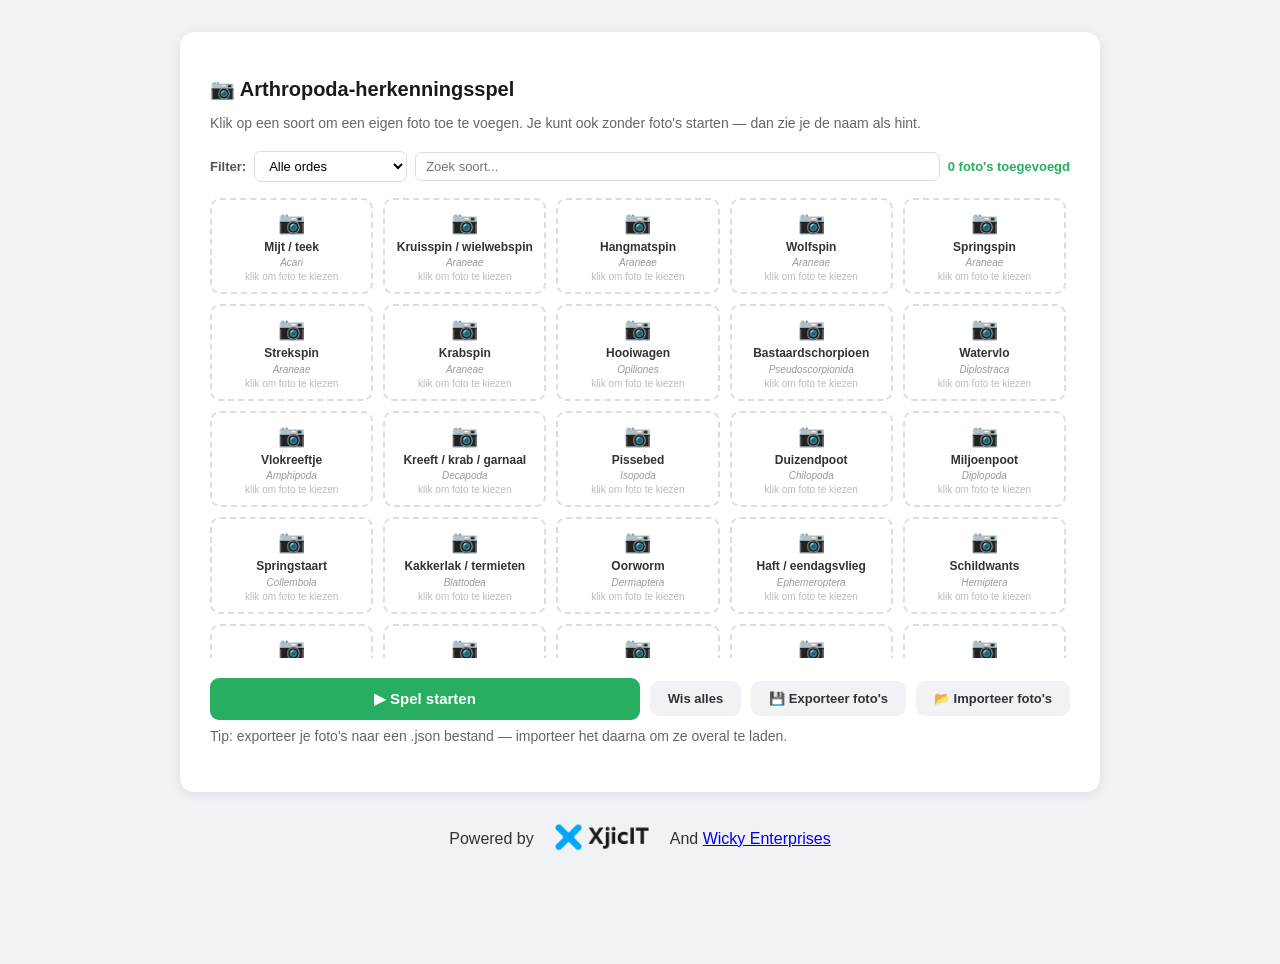
==== index.html @ d79c579e "Rename arthropoda-herkenningsspel-updated.html to index.html" ====
<!DOCTYPE html>
<html lang="nl">
<head>
  <link rel="stylesheet" href="css/styles.css" />
  <meta charset="UTF-8">
  <meta name="viewport" content="width=device-width, initial-scale=1.0" />
  <title>Arthropoda-herkenningsspel</title>

</head>
<body>
<!-- ══ SETUP ══ -->
<div class="card" id="setup">
  <h2>📷 Arthropoda-herkenningsspel</h2>
  <p>Klik op een soort om een eigen foto toe te voegen. Je kunt ook zonder foto's starten — dan zie je de naam als hint.</p>

  <div class="filter-bar">
    <label>Filter:</label>
    <select id="filter-orde" onchange="applyFilter()">
      <option value="">Alle ordes</option>
    </select>
    <input type="text" id="filter-search" placeholder="Zoek soort..." oninput="applyFilter()">
    <span class="counter" id="photo-counter">0 foto's toegevoegd</span>
  </div>

  <div class="upload-grid" id="upload-grid"></div>

  <div class="setup-actions">
    <button class="btn-start" onclick="startGame()">&#9654; Spel starten</button>
    <button class="btn-secondary" onclick="clearAll()">Wis alles</button>
    <button class="btn-secondary" onclick="exportFotos()">&#128190; Exporteer foto's</button>
    <label class="btn-secondary" style="cursor:pointer">
      &#128194; Importeer foto's
      <input type="file" accept=".json" onchange="importFotos(this)" style="display:none">
    </label>
  </div>
  <p class="start-note">Tip: exporteer je foto's naar een .json bestand — importeer het daarna om ze overal te laden.</p>
</div>

<!-- ══ SPEL ══ -->
<div class="card" id="main-game" style="display:none">
  <div class="header">
    <h1>Arthropoda herkenning</h1>
    <div class="badges">
      <div class="badge">Score <strong id="score-val">0</strong></div>
      <div class="badge">Vraag <strong id="q-num">1</strong> / <span id="q-total"></span></div>
    </div>
  </div>
  <div class="progress-track"><div class="progress-fill" id="prog" style="width:0%"></div></div>

  <div class="photo-wrap">
    <div class="photo-frame"><img id="taxon-img" src="" alt="arthropoda"></div>
  </div>

  <div class="grid" id="selects-grid"></div>

  <div class="btn-row">
    <button class="btn btn-check" id="check-btn" onclick="checkAnswers()">Controleer</button>
    <button class="btn btn-next"  id="next-btn"  onclick="nextTaxon()">Volgende →</button>
    <button class="btn btn-quit"                 onclick="goBack()">↩ Foto's aanpassen</button>
  </div>
  <div class="result-box" id="result-box">
    <div class="result-title" id="result-title"></div>
    <div class="result-grid"  id="result-grid"></div>
  </div>
</div>

<!-- ══ EINDSCHERM ══ -->
<div class="card end-screen" id="end-screen">
  <div class="stars" id="stars"></div>
  <h2 id="end-title"></h2>
  <p  id="end-msg"></p>
  <div class="end-badges">
    <div class="end-badge"><strong id="end-score"></strong>niveaus goed</div>
    <div class="end-badge"><strong id="end-perfect"></strong>perfect</div>
    <div class="end-badge"><strong id="end-pct"></strong>score</div>
  </div>
  <div class="btn-row" style="justify-content:center">
    <button class="btn btn-check" onclick="restartGame()">Opnieuw spelen</button>
    <button class="btn btn-quit"  onclick="goBack()">📷 Foto's aanpassen</button>
  </div>
</div>



<footer>
  <p>Powered by</p>
  <a href="https://github.com/JariKooper">
    <img src="img/Logo.png" class="logo" alt="XjicIT logo">
  </a>
  <p> And <a href="https://github.com/Wicky11453">Wicky Enterprises</a></p>
</footer>

<script>
  // ════════════════════════════════════════════════════════
// VOLLEDIGE TAXONLIJST op basis van de cursuslijst
// ════════════════════════════════════════════════════════
const taxa = [
  // CHELICERATA – Arachnida
  { name:"Mijt / teek",             orde:"Acari",            fylogenie:{fylum:"Arthropoda",subfylum:"Chelicerata",klasse:"Arachnida",subklasse:"",orde:"Acari",suborde:"",superfamilie:"",familie:""} },
  { name:"Kruisspin / wielwebspin",               orde:"Araneae",          fylogenie:{fylum:"Arthropoda",subfylum:"Chelicerata",klasse:"Arachnida",subklasse:"",orde:"Araneae",suborde:"",superfamilie:"",familie:"Araneidae"} },
  { name:"Hangmatspin",             orde:"Araneae",          fylogenie:{fylum:"Arthropoda",subfylum:"Chelicerata",klasse:"Arachnida",subklasse:"",orde:"Araneae",suborde:"",superfamilie:"",familie:"Linyphiidae"} },
  { name:"Wolfspin",                orde:"Araneae",          fylogenie:{fylum:"Arthropoda",subfylum:"Chelicerata",klasse:"Arachnida",subklasse:"",orde:"Araneae",suborde:"",superfamilie:"",familie:"Lycosidae"} },
  { name:"Springspin",              orde:"Araneae",          fylogenie:{fylum:"Arthropoda",subfylum:"Chelicerata",klasse:"Arachnida",subklasse:"",orde:"Araneae",suborde:"",superfamilie:"",familie:"Salticidae"} },
  { name:"Strekspin",               orde:"Araneae",          fylogenie:{fylum:"Arthropoda",subfylum:"Chelicerata",klasse:"Arachnida",subklasse:"",orde:"Araneae",suborde:"",superfamilie:"",familie:"Tetragnathidae"} },
  { name:"Krabspin",                orde:"Araneae",          fylogenie:{fylum:"Arthropoda",subfylum:"Chelicerata",klasse:"Arachnida",subklasse:"",orde:"Araneae",suborde:"",superfamilie:"",familie:"Thomisidae"} },
  { name:"Hooiwagen",               orde:"Opiliones",        fylogenie:{fylum:"Arthropoda",subfylum:"Chelicerata",klasse:"Arachnida",subklasse:"",orde:"Opiliones",suborde:"",superfamilie:"",familie:""} },
  { name:"Bastaardschorpioen",      orde:"Pseudoscorpionida",fylogenie:{fylum:"Arthropoda",subfylum:"Chelicerata",klasse:"Arachnida",subklasse:"",orde:"Pseudoscorpionida",suborde:"",superfamilie:"",familie:""} },

  // CRUSTACEA
  { name:"Watervlo",                orde:"Diplostraca",      fylogenie:{fylum:"Arthropoda",subfylum:"Crustacea",klasse:"Branchiopoda",subklasse:"Diplostraca",orde:"",suborde:"",superfamilie:"",familie:""} },
  { name:"Vlokreeftje",             orde:"Amphipoda",        fylogenie:{fylum:"Arthropoda",subfylum:"Crustacea",klasse:"Malacostraca",subklasse:"",orde:"Amphipoda",suborde:"",superfamilie:"",familie:""} },
  { name:"Kreeft / krab / garnaal", orde:"Decapoda",         fylogenie:{fylum:"Arthropoda",subfylum:"Crustacea",klasse:"Malacostraca",subklasse:"",orde:"Decapoda",suborde:"",superfamilie:"",familie:""} },
  { name:"Pissebed",                orde:"Isopoda",          fylogenie:{fylum:"Arthropoda",subfylum:"Crustacea",klasse:"Malacostraca",subklasse:"",orde:"Isopoda",suborde:"",superfamilie:"",familie:""} },

  // MYRIAPODA
  { name:"Duizendpoot",             orde:"Chilopoda",        fylogenie:{fylum:"Arthropoda",subfylum:"Myriapoda",klasse:"Chilopoda",subklasse:"",orde:"",suborde:"",superfamilie:"",familie:""} },
  { name:"Miljoenpoot",             orde:"Diplopoda",        fylogenie:{fylum:"Arthropoda",subfylum:"Myriapoda",klasse:"Diplopoda",subklasse:"",orde:"",suborde:"",superfamilie:"",familie:""} },

  // HEXAPODA – Entognatha
  { name:"Springstaart",            orde:"Collembola",       fylogenie:{fylum:"Arthropoda",subfylum:"Hexapoda",klasse:"Entognatha",subklasse:"",orde:"Collembola",suborde:"",superfamilie:"",familie:""} },

  // INSECTA – Exopterygota
  { name:"Kakkerlak / termieten",               orde:"Blattodea",        fylogenie:{fylum:"Arthropoda",subfylum:"Hexapoda",klasse:"Insecta",subklasse:"Exopterygota / Hemimetabola",orde:"Blattodea",suborde:"",superfamilie:"",familie:""} },
  { name:"Oorworm",                 orde:"Dermaptera",       fylogenie:{fylum:"Arthropoda",subfylum:"Hexapoda",klasse:"Insecta",subklasse:"Exopterygota / Hemimetabola",orde:"Dermaptera",suborde:"",superfamilie:"",familie:""} },
  { name:"Haft / eendagsvlieg",     orde:"Ephemeroptera",    fylogenie:{fylum:"Arthropoda",subfylum:"Hexapoda",klasse:"Insecta",subklasse:"Exopterygota / Hemimetabola",orde:"Ephemeroptera",suborde:"",superfamilie:"",familie:""} },
  { name:"Schildwants",             orde:"Hemiptera",        fylogenie:{fylum:"Arthropoda",subfylum:"Hexapoda",klasse:"Insecta",subklasse:"Exopterygota / Hemimetabola",orde:"Hemiptera",suborde:"Heteroptera",superfamilie:"",familie:"Pentatomidae"} },
  { name:"Blindwants",              orde:"Hemiptera",        fylogenie:{fylum:"Arthropoda",subfylum:"Hexapoda",klasse:"Insecta",subklasse:"Exopterygota / Hemimetabola",orde:"Hemiptera",suborde:"Heteroptera",superfamilie:"",familie:"Miridae"} },
  { name:"Schaatsenrijder",         orde:"Hemiptera",        fylogenie:{fylum:"Arthropoda",subfylum:"Hexapoda",klasse:"Insecta",subklasse:"Exopterygota / Hemimetabola",orde:"Hemiptera",suborde:"Heteroptera",superfamilie:"",familie:"Gerridae"} },
  { name:"Rugzwemmer / bootsmannetje", orde:"Hemiptera",     fylogenie:{fylum:"Arthropoda",subfylum:"Hexapoda",klasse:"Insecta",subklasse:"Exopterygota / Hemimetabola",orde:"Hemiptera",suborde:"Heteroptera",superfamilie:"",familie:"Notonectidae"} },
  { name:"Duikerwants",             orde:"Hemiptera",        fylogenie:{fylum:"Arthropoda",subfylum:"Hexapoda",klasse:"Insecta",subklasse:"Exopterygota / Hemimetabola",orde:"Hemiptera",suborde:"Heteroptera",superfamilie:"",familie:"Corixidae"} },
  { name:"Schuimcicade",            orde:"Hemiptera",        fylogenie:{fylum:"Arthropoda",subfylum:"Hexapoda",klasse:"Insecta",subklasse:"Exopterygota / Hemimetabola",orde:"Hemiptera",suborde:"Auchenorrhyncha",superfamilie:"",familie:"Aphrophoridae"} },
  { name:"Spoorcicade",             orde:"Hemiptera",        fylogenie:{fylum:"Arthropoda",subfylum:"Hexapoda",klasse:"Insecta",subklasse:"Exopterygota / Hemimetabola",orde:"Hemiptera",suborde:"Auchenorrhyncha",superfamilie:"",familie:"Delphacidae"} },
  { name:"Dwergcicade",             orde:"Hemiptera",        fylogenie:{fylum:"Arthropoda",subfylum:"Hexapoda",klasse:"Insecta",subklasse:"Exopterygota / Hemimetabola",orde:"Hemiptera",suborde:"Auchenorrhyncha",superfamilie:"",familie:"Cicadellidae"} },
  { name:"Bladluis",                orde:"Hemiptera",        fylogenie:{fylum:"Arthropoda",subfylum:"Hexapoda",klasse:"Insecta",subklasse:"Exopterygota / Hemimetabola",orde:"Hemiptera",suborde:"Sternorrhyncha",superfamilie:"Aphidoidea",familie:""} },
  { name:"Schorpioenvlieg",         orde:"Mecoptera",        fylogenie:{fylum:"Arthropoda",subfylum:"Hexapoda",klasse:"Insecta",subklasse:"Exopterygota / Hemimetabola",orde:"Mecoptera",suborde:"",superfamilie:"",familie:""} },
  { name:"Slijkvlieg",              orde:"Megaloptera",      fylogenie:{fylum:"Arthropoda",subfylum:"Hexapoda",klasse:"Insecta",subklasse:"Exopterygota / Hemimetabola",orde:"Megaloptera",suborde:"",superfamilie:"",familie:""} },
  { name:"Rotsspringer / franjestaart",            orde:"Archaeognatha",    fylogenie:{fylum:"Arthropoda",subfylum:"Hexapoda",klasse:"Insecta",subklasse:"Exopterygota / Hemimetabola",orde:"Archaeognatha",suborde:"",superfamilie:"",familie:""} },
  { name:"Gaasvlieg / mierenleeuw", orde:"Neuroptera",       fylogenie:{fylum:"Arthropoda",subfylum:"Hexapoda",klasse:"Insecta",subklasse:"Exopterygota / Hemimetabola",orde:"Neuroptera",suborde:"",superfamilie:"",familie:""} },
  { name:"Libel",                   orde:"Odonata",          fylogenie:{fylum:"Arthropoda",subfylum:"Hexapoda",klasse:"Insecta",subklasse:"Exopterygota / Hemimetabola",orde:"Odonata",suborde:"Anisoptera",superfamilie:"",familie:""} },
  { name:"Waterjuffer",             orde:"Odonata",          fylogenie:{fylum:"Arthropoda",subfylum:"Hexapoda",klasse:"Insecta",subklasse:"Exopterygota / Hemimetabola",orde:"Odonata",suborde:"Zygoptera",superfamilie:"",familie:""} },
  { name:"Veldsprinkhaan",          orde:"Orthoptera",       fylogenie:{fylum:"Arthropoda",subfylum:"Hexapoda",klasse:"Insecta",subklasse:"Exopterygota / Hemimetabola",orde:"Orthoptera",suborde:"",superfamilie:"",familie:"Acrididae"} },
  { name:"Krekel",                  orde:"Orthoptera",       fylogenie:{fylum:"Arthropoda",subfylum:"Hexapoda",klasse:"Insecta",subklasse:"Exopterygota / Hemimetabola",orde:"Orthoptera",suborde:"",superfamilie:"",familie:"Gryllidae"} },
  { name:"Veenmol",                 orde:"Orthoptera",       fylogenie:{fylum:"Arthropoda",subfylum:"Hexapoda",klasse:"Insecta",subklasse:"Exopterygota / Hemimetabola",orde:"Orthoptera",suborde:"",superfamilie:"",familie:"Gryllotalpidae"} },
  { name:"Doornsprinkhaan",         orde:"Orthoptera",       fylogenie:{fylum:"Arthropoda",subfylum:"Hexapoda",klasse:"Insecta",subklasse:"Exopterygota / Hemimetabola",orde:"Orthoptera",suborde:"",superfamilie:"",familie:"Tetrigidae"} },
  { name:"Sabelsprinkhaan",         orde:"Orthoptera",       fylogenie:{fylum:"Arthropoda",subfylum:"Hexapoda",klasse:"Insecta",subklasse:"Exopterygota / Hemimetabola",orde:"Orthoptera",suborde:"",superfamilie:"",familie:"Tettigoniidae"} },
  { name:"Steenvlieg",              orde:"Plecoptera",       fylogenie:{fylum:"Arthropoda",subfylum:"Hexapoda",klasse:"Insecta",subklasse:"Exopterygota / Hemimetabola",orde:"Plecoptera",suborde:"",superfamilie:"",familie:""} },
  { name:"Dierluis",                orde:"Psocodea",         fylogenie:{fylum:"Arthropoda",subfylum:"Hexapoda",klasse:"Insecta",subklasse:"Exopterygota / Hemimetabola",orde:"Psocodea",suborde:"Phthiraptera",superfamilie:"",familie:""} },
  { name:"Stofluis",                orde:"Psocodea",         fylogenie:{fylum:"Arthropoda",subfylum:"Hexapoda",klasse:"Insecta",subklasse:"Exopterygota / Hemimetabola",orde:"Psocodea",suborde:"Psocoptera",superfamilie:"",familie:""} },
  { name:"Kameelhalsvlieg",         orde:"Raphidioptera",    fylogenie:{fylum:"Arthropoda",subfylum:"Hexapoda",klasse:"Insecta",subklasse:"Exopterygota / Hemimetabola",orde:"Raphidioptera",suborde:"",superfamilie:"",familie:""} },
  { name:"Vlo",                     orde:"Siphonaptera",     fylogenie:{fylum:"Arthropoda",subfylum:"Hexapoda",klasse:"Insecta",subklasse:"Exopterygota / Hemimetabola",orde:"Siphonaptera",suborde:"",superfamilie:"",familie:""} },
  { name:"Trips",                   orde:"Thysanoptera",     fylogenie:{fylum:"Arthropoda",subfylum:"Hexapoda",klasse:"Insecta",subklasse:"Exopterygota / Hemimetabola",orde:"Thysanoptera",suborde:"",superfamilie:"",familie:""} },
  { name:"Kokerjuffer / schietmotten",             orde:"Trichoptera",      fylogenie:{fylum:"Arthropoda",subfylum:"Hexapoda",klasse:"Insecta",subklasse:"Exopterygota / Hemimetabola",orde:"Trichoptera",suborde:"",superfamilie:"",familie:""} },
  { name:"Zilvervisje",             orde:"Zygentoma",        fylogenie:{fylum:"Arthropoda",subfylum:"Hexapoda",klasse:"Insecta",subklasse:"Exopterygota / Hemimetabola",orde:"Zygentoma",suborde:"",superfamilie:"",familie:""} },

  // INSECTA – Endopterygota / Coleoptera
  { name:"Soldaatje / weekschildkever",               orde:"Coleoptera",       fylogenie:{fylum:"Arthropoda",subfylum:"Hexapoda",klasse:"Insecta",subklasse:"Endopterygota / Holometabola",orde:"Coleoptera",suborde:"",superfamilie:"",familie:"Cantharidae"} },
  { name:"Loopkever",               orde:"Coleoptera",       fylogenie:{fylum:"Arthropoda",subfylum:"Hexapoda",klasse:"Insecta",subklasse:"Endopterygota / Holometabola",orde:"Coleoptera",suborde:"",superfamilie:"",familie:"Carabidae"} },
  { name:"Boktor",                  orde:"Coleoptera",       fylogenie:{fylum:"Arthropoda",subfylum:"Hexapoda",klasse:"Insecta",subklasse:"Endopterygota / Holometabola",orde:"Coleoptera",suborde:"",superfamilie:"",familie:"Cerambycidae"} },
  { name:"Bladkever",               orde:"Coleoptera",       fylogenie:{fylum:"Arthropoda",subfylum:"Hexapoda",klasse:"Insecta",subklasse:"Endopterygota / Holometabola",orde:"Coleoptera",suborde:"",superfamilie:"",familie:"Chrysomelidae"} },
  { name:"Lieveheersbeestje",       orde:"Coleoptera",       fylogenie:{fylum:"Arthropoda",subfylum:"Hexapoda",klasse:"Insecta",subklasse:"Endopterygota / Holometabola",orde:"Coleoptera",suborde:"",superfamilie:"",familie:"Coccinellidae"} },
  { name:"Snuitkever",              orde:"Coleoptera",       fylogenie:{fylum:"Arthropoda",subfylum:"Hexapoda",klasse:"Insecta",subklasse:"Endopterygota / Holometabola",orde:"Coleoptera",suborde:"",superfamilie:"",familie:"Curculionidae"} },
  { name:"Waterroofkever",          orde:"Coleoptera",       fylogenie:{fylum:"Arthropoda",subfylum:"Hexapoda",klasse:"Insecta",subklasse:"Endopterygota / Holometabola",orde:"Coleoptera",suborde:"",superfamilie:"",familie:"Dytiscidae"} },
  { name:"Kniptor",                 orde:"Coleoptera",       fylogenie:{fylum:"Arthropoda",subfylum:"Hexapoda",klasse:"Insecta",subklasse:"Endopterygota / Holometabola",orde:"Coleoptera",suborde:"",superfamilie:"",familie:"Elateridae"} },
  { name:"Schrijvertje",            orde:"Coleoptera",       fylogenie:{fylum:"Arthropoda",subfylum:"Hexapoda",klasse:"Insecta",subklasse:"Endopterygota / Holometabola",orde:"Coleoptera",suborde:"",superfamilie:"",familie:"Gyrinidae"} },
  { name:"Spinnende waterkever",    orde:"Coleoptera",       fylogenie:{fylum:"Arthropoda",subfylum:"Hexapoda",klasse:"Insecta",subklasse:"Endopterygota / Holometabola",orde:"Coleoptera",suborde:"",superfamilie:"",familie:"Hydrophilidae"} },
  { name:"Aaskever",                orde:"Coleoptera",       fylogenie:{fylum:"Arthropoda",subfylum:"Hexapoda",klasse:"Insecta",subklasse:"Endopterygota / Holometabola",orde:"Coleoptera",suborde:"",superfamilie:"",familie:"Silphidae"} },
  { name:"Kortschildkever",         orde:"Coleoptera",       fylogenie:{fylum:"Arthropoda",subfylum:"Hexapoda",klasse:"Insecta",subklasse:"Endopterygota / Holometabola",orde:"Coleoptera",suborde:"",superfamilie:"",familie:"Staphylinidae"} },
  { name:"Bladsprietkever",         orde:"Coleoptera",       fylogenie:{fylum:"Arthropoda",subfylum:"Hexapoda",klasse:"Insecta",subklasse:"Endopterygota / Holometabola",orde:"Coleoptera",suborde:"",superfamilie:"",familie:"Scarabaeidae"} },

  // INSECTA – Endopterygota / Diptera – Brachycera
  { name:"Roofvlieg",               orde:"Diptera",          fylogenie:{fylum:"Arthropoda",subfylum:"Hexapoda",klasse:"Insecta",subklasse:"Endopterygota / Holometabola",orde:"Diptera",suborde:"Brachycera",superfamilie:"",familie:"Asilidae"} },
  { name:"Bromvlieg / vleesvlieg",               orde:"Diptera",          fylogenie:{fylum:"Arthropoda",subfylum:"Hexapoda",klasse:"Insecta",subklasse:"Endopterygota / Holometabola",orde:"Diptera",suborde:"Brachycera",superfamilie:"",familie:"Calliphoridae"} },
  { name:"Slankpootvlieg",          orde:"Diptera",          fylogenie:{fylum:"Arthropoda",subfylum:"Hexapoda",klasse:"Insecta",subklasse:"Endopterygota / Holometabola",orde:"Diptera",suborde:"Brachycera",superfamilie:"",familie:"Dolichopodidae"} },
  { name:"Dansvlieg",               orde:"Diptera",          fylogenie:{fylum:"Arthropoda",subfylum:"Hexapoda",klasse:"Insecta",subklasse:"Endopterygota / Holometabola",orde:"Diptera",suborde:"Brachycera",superfamilie:"",familie:"Empididae"} },
  { name:"Echte vlieg",             orde:"Diptera",          fylogenie:{fylum:"Arthropoda",subfylum:"Hexapoda",klasse:"Insecta",subklasse:"Endopterygota / Holometabola",orde:"Diptera",suborde:"Brachycera",superfamilie:"",familie:"Muscidae"} },
  { name:"Snipvlieg",               orde:"Diptera",          fylogenie:{fylum:"Arthropoda",subfylum:"Hexapoda",klasse:"Insecta",subklasse:"Endopterygota / Holometabola",orde:"Diptera",suborde:"Brachycera",superfamilie:"",familie:"Rhagionidae"} },
  { name:"Wapenvlieg",              orde:"Diptera",          fylogenie:{fylum:"Arthropoda",subfylum:"Hexapoda",klasse:"Insecta",subklasse:"Endopterygota / Holometabola",orde:"Diptera",suborde:"Brachycera",superfamilie:"",familie:"Stratiomyidae"} },
  { name:"Zweefvlieg",              orde:"Diptera",          fylogenie:{fylum:"Arthropoda",subfylum:"Hexapoda",klasse:"Insecta",subklasse:"Endopterygota / Holometabola",orde:"Diptera",suborde:"Brachycera",superfamilie:"",familie:"Syrphidae"} },
  { name:"Daas",                    orde:"Diptera",          fylogenie:{fylum:"Arthropoda",subfylum:"Hexapoda",klasse:"Insecta",subklasse:"Endopterygota / Holometabola",orde:"Diptera",suborde:"Brachycera",superfamilie:"",familie:"Tabanidae"} },
  { name:"Sluipvlieg",              orde:"Diptera",          fylogenie:{fylum:"Arthropoda",subfylum:"Hexapoda",klasse:"Insecta",subklasse:"Endopterygota / Holometabola",orde:"Diptera",suborde:"Brachycera",superfamilie:"",familie:"Tachinidae"} },

  // INSECTA – Endopterygota / Diptera – Nematocera
  { name:"Rouwvlieg",               orde:"Diptera",          fylogenie:{fylum:"Arthropoda",subfylum:"Hexapoda",klasse:"Insecta",subklasse:"Endopterygota / Holometabola",orde:"Diptera",suborde:"Nematocera",superfamilie:"",familie:"Bibionidae"} },
  { name:"Knut",                    orde:"Diptera",          fylogenie:{fylum:"Arthropoda",subfylum:"Hexapoda",klasse:"Insecta",subklasse:"Endopterygota / Holometabola",orde:"Diptera",suborde:"Nematocera",superfamilie:"",familie:"Ceratopogonidae"} },
  { name:"Dansmug",                 orde:"Diptera",          fylogenie:{fylum:"Arthropoda",subfylum:"Hexapoda",klasse:"Insecta",subklasse:"Endopterygota / Holometabola",orde:"Diptera",suborde:"Nematocera",superfamilie:"",familie:"Chironomidae"} },
  { name:"Steekmug",                orde:"Diptera",          fylogenie:{fylum:"Arthropoda",subfylum:"Hexapoda",klasse:"Insecta",subklasse:"Endopterygota / Holometabola",orde:"Diptera",suborde:"Nematocera",superfamilie:"",familie:"Culicidae"} },
  { name:"Langpootmug",             orde:"Diptera",          fylogenie:{fylum:"Arthropoda",subfylum:"Hexapoda",klasse:"Insecta",subklasse:"Endopterygota / Holometabola",orde:"Diptera",suborde:"Nematocera",superfamilie:"",familie:"Tipulidae"} },

  // INSECTA – Endopterygota / Hymenoptera
  { name:"Honingbij / hommel",      orde:"Hymenoptera",      fylogenie:{fylum:"Arthropoda",subfylum:"Hexapoda",klasse:"Insecta",subklasse:"Endopterygota / Holometabola",orde:"Hymenoptera",suborde:"Apocrita",superfamilie:"",familie:"Apidae"} },
  { name:"Mier",                    orde:"Hymenoptera",      fylogenie:{fylum:"Arthropoda",subfylum:"Hexapoda",klasse:"Insecta",subklasse:"Endopterygota / Holometabola",orde:"Hymenoptera",suborde:"Apocrita",superfamilie:"",familie:"Formicidae"} },
  { name:"langsteelGraafwesp",               orde:"Hymenoptera",      fylogenie:{fylum:"Arthropoda",subfylum:"Hexapoda",klasse:"Insecta",subklasse:"Endopterygota / Holometabola",orde:"Hymenoptera",suborde:"Apocrita",superfamilie:"",familie:"Sphecidae"} },
  { name:"Plooivleugelwesp",        orde:"Hymenoptera",      fylogenie:{fylum:"Arthropoda",subfylum:"Hexapoda",klasse:"Insecta",subklasse:"Endopterygota / Holometabola",orde:"Hymenoptera",suborde:"Apocrita",superfamilie:"",familie:"Vespidae"} },
  { name:"Galwesp",                 orde:"Hymenoptera",      fylogenie:{fylum:"Arthropoda",subfylum:"Hexapoda",klasse:"Insecta",subklasse:"Endopterygota / Holometabola",orde:"Hymenoptera",suborde:"Apocrita",superfamilie:"Cynipoidea",familie:""} },
  { name:"Gewone sluipwesp",        orde:"Hymenoptera",      fylogenie:{fylum:"Arthropoda",subfylum:"Hexapoda",klasse:"Insecta",subklasse:"Endopterygota / Holometabola",orde:"Hymenoptera",suborde:"Apocrita",superfamilie:"",familie:"Ichneumonidae"} },
  { name:"Bladwesp",                orde:"Hymenoptera",      fylogenie:{fylum:"Arthropoda",subfylum:"Hexapoda",klasse:"Insecta",subklasse:"Endopterygota / Holometabola",orde:"Hymenoptera",suborde:"Symphyta",superfamilie:"",familie:""} },

  // INSECTA – Endopterygota / Lepidoptera
  { name:"Pijlstaart",              orde:"Lepidoptera",      fylogenie:{fylum:"Arthropoda",subfylum:"Hexapoda",klasse:"Insecta",subklasse:"Endopterygota / Holometabola",orde:"Lepidoptera",suborde:"",superfamilie:"Bombycoidea",familie:"Sphingidae"} },
  { name:"Spanner",                 orde:"Lepidoptera",      fylogenie:{fylum:"Arthropoda",subfylum:"Hexapoda",klasse:"Insecta",subklasse:"Endopterygota / Holometabola",orde:"Lepidoptera",suborde:"",superfamilie:"Geometroidea",familie:"Geometridae"} },
  { name:"Spinner",                 orde:"Lepidoptera",      fylogenie:{fylum:"Arthropoda",subfylum:"Hexapoda",klasse:"Insecta",subklasse:"Endopterygota / Holometabola",orde:"Lepidoptera",suborde:"",superfamilie:"Lasiocampoidea",familie:"Lasiocampidae"} },
  { name:"Uil (nachtvlinder)",      orde:"Lepidoptera",      fylogenie:{fylum:"Arthropoda",subfylum:"Hexapoda",klasse:"Insecta",subklasse:"Endopterygota / Holometabola",orde:"Lepidoptera",suborde:"",superfamilie:"Noctuoidea",familie:"Noctuidae"} },
  { name:"Spinneruil",              orde:"Lepidoptera",      fylogenie:{fylum:"Arthropoda",subfylum:"Hexapoda",klasse:"Insecta",subklasse:"Endopterygota / Holometabola",orde:"Lepidoptera",suborde:"",superfamilie:"Noctuoidea",familie:"Erebidae"} },
  { name:"Blauwtje / vuurvlinder",  orde:"Lepidoptera",      fylogenie:{fylum:"Arthropoda",subfylum:"Hexapoda",klasse:"Insecta",subklasse:"Endopterygota / Holometabola",orde:"Lepidoptera",suborde:"",superfamilie:"Papilionoidea",familie:"Lycaenidae"} },
  { name:"Schoenlapper / parelmoervlinders /zandoogje", orde:"Lepidoptera",      fylogenie:{fylum:"Arthropoda",subfylum:"Hexapoda",klasse:"Insecta",subklasse:"Endopterygota / Holometabola",orde:"Lepidoptera",suborde:"",superfamilie:"Papilionoidea",familie:"Nymphalidae"} },
  { name:"Witje (dagvlinder)",      orde:"Lepidoptera",      fylogenie:{fylum:"Arthropoda",subfylum:"Hexapoda",klasse:"Insecta",subklasse:"Endopterygota / Holometabola",orde:"Lepidoptera",suborde:"",superfamilie:"Papilionoidea",familie:"Pieridae"} },
  { name:"Bladroller",              orde:"Lepidoptera",      fylogenie:{fylum:"Arthropoda",subfylum:"Hexapoda",klasse:"Insecta",subklasse:"Endopterygota / Holometabola",orde:"Lepidoptera",suborde:"",superfamilie:"Tortricoidea",familie:"Tortricidae"} },
];

// ── DROPDOWN OPTIES ──────────────────────────────────────────
const options = {
  fylum:       ["","Arthropoda"],
  subfylum:    ["","Chelicerata","Crustacea","Myriapoda","Hexapoda"],
  klasse:      ["","Arachnida","Branchiopoda","Malacostraca","Ostracoda","Chilopoda","Diplopoda","Entognatha","Insecta"],
  subklasse:   ["","Diplostraca","Exopterygota / Hemimetabola","Endopterygota / Holometabola"],
  orde:        ["","Acari","Araneae","Opiliones","Pseudoscorpionida","Amphipoda","Decapoda","Isopoda","Collembola","Blattodea","Dermaptera","Ephemeroptera","Hemiptera","Mecoptera","Megaloptera","Archaeognatha","Neuroptera","Odonata","Orthoptera","Plecoptera","Psocodea","Raphidioptera","Siphonaptera","Thysanoptera","Trichoptera","Zygentoma","Coleoptera","Diptera","Hymenoptera","Lepidoptera"],
  suborde:     ["","Anisoptera","Zygoptera","Heteroptera","Auchenorrhyncha","Sternorrhyncha","Phthiraptera","Psocoptera","Brachycera","Nematocera","Apocrita","Symphyta"],
  superfamilie:["","Aphidoidea","Cynipoidea","Bombycoidea","Geometroidea","Lasiocampoidea","Noctuoidea","Papilionoidea","Tortricoidea"],
  familie:     ["","Araneidae","Linyphiidae","Lycosidae","Salticidae","Tetragnathidae","Thomisidae","Pentatomidae","Miridae","Gerridae","Notonectidae","Corixidae","Aphrophoridae","Delphacidae","Cicadellidae","Acrididae","Gryllidae","Gryllotalpidae","Tetrigidae","Tettigoniidae","Cantharidae","Carabidae","Cerambycidae","Chrysomelidae","Coccinellidae","Curculionidae","Dytiscidae","Elateridae","Gyrinidae","Hydrophilidae","Silphidae","Staphylinidae","Scarabaeidae","Asilidae","Calliphoridae","Dolichopodidae","Empididae","Muscidae","Rhagionidae","Stratiomyidae","Syrphidae","Tabanidae","Tachinidae","Bibionidae","Ceratopogonidae","Chironomidae","Culicidae","Tipulidae","Apidae","Formicidae","Sphecidae","Vespidae","Ichneumonidae","Sphingidae","Geometridae","Lasiocampidae","Noctuidae","Erebidae","Lycaenidae","Nymphalidae","Pieridae","Tortricidae"]
};

const levels = Object.keys(options);
const photoData = {};
let order = [], curIdx = 0, totalScore = 0, totalPossible = 0, correctAnswers = 0;

// ── SETUP ─────────────────────────────────────────────────────
function buildUploadGrid() {
  // Vul orde-filter
  const ordes = [...new Set(taxa.map(t => t.orde))].sort();
  const sel = document.getElementById('filter-orde');
  ordes.forEach(o => { const opt = document.createElement('option'); opt.value = o; opt.textContent = o; sel.appendChild(opt); });

  const g = document.getElementById('upload-grid');
  taxa.forEach((t, i) => {
    const cell = document.createElement('div');
    cell.className = 'upload-cell';
    cell.id = 'cell-' + i;
    cell.innerHTML = `
      <input type="file" accept="image/*" onchange="handlePhoto(${i}, this)">
      <img class="thumb" id="thumb-${i}" src="" alt="">
      <span class="icon">📷</span>
      <div class="lbl">${t.name}</div>
      <div class="tax">${t.orde}</div>
      <div class="sub" id="sub-${i}">klik om foto te kiezen</div>`;
    g.appendChild(cell);
  });
  updateCounter();
}

function applyFilter() {
  const orde   = document.getElementById('filter-orde').value.toLowerCase();
  const search = document.getElementById('filter-search').value.toLowerCase();
  taxa.forEach((t, i) => {
    const cell = document.getElementById('cell-' + i);
    const matchOrde   = !orde   || t.orde.toLowerCase() === orde;
    const matchSearch = !search || t.name.toLowerCase().includes(search) || t.orde.toLowerCase().includes(search);
    cell.classList.toggle('hidden-cell', !(matchOrde && matchSearch));
  });
}

function handlePhoto(index, input) {
  const file = input.files[0];
  if (!file) return;
  const reader = new FileReader();
  reader.onload = e => {
    photoData[index] = e.target.result;
    try { localStorage.setItem('arthropoda_photo_' + index, e.target.result); } catch(err) { console.warn('Opslag vol:', err); }
    document.getElementById('thumb-' + index).src = e.target.result;
    document.getElementById('cell-' + index).classList.add('has-photo');
    document.getElementById('sub-' + index).textContent = '✓ Foto opgeslagen';
    updateCounter();
  };
  reader.readAsDataURL(file);
}

function updateCounter() {
  const n = Object.keys(photoData).length;
  document.getElementById('photo-counter').textContent = n + ' foto' + (n === 1 ? '' : '\'s') + ' toegevoegd';
}

function selectAll() {
  document.querySelectorAll('#upload-grid input[type=file]').forEach(inp => inp.click());
}
function clearAll() {
  Object.keys(photoData).forEach(k => {
    delete photoData[k];
    try { localStorage.removeItem('arthropoda_photo_' + k); } catch(e) {}
  });
  taxa.forEach((_, i) => {
    document.getElementById('thumb-' + i).src = '';
    document.getElementById('cell-' + i).classList.remove('has-photo');
    document.getElementById('sub-' + i).textContent = 'klik om foto te kiezen';
  });
  updateCounter();
}

// ── SPEL ──────────────────────────────────────────────────────
function buildSelects() {
  const g = document.getElementById('selects-grid');
  g.innerHTML = '';
  levels.forEach(key => {
    const d = document.createElement('div'); d.className = 'field';
    const lbl = document.createElement('label'); lbl.htmlFor = 'sel-' + key;
    lbl.textContent = key.charAt(0).toUpperCase() + key.slice(1);
    const sel = document.createElement('select'); sel.id = 'sel-' + key;
    options[key].forEach(v => { const o = document.createElement('option'); o.value = v; o.textContent = v || '— kies —'; sel.appendChild(o); });
    d.appendChild(lbl); d.appendChild(sel); g.appendChild(d);
  });
}

function makePlaceholder(name) {
  const canvas = document.createElement('canvas');
  canvas.width = 500; canvas.height = 300;
  const ctx = canvas.getContext('2d');
  ctx.fillStyle = '#e8f4fd'; ctx.fillRect(0, 0, 500, 300);
  ctx.fillStyle = '#3498db'; ctx.font = 'bold 26px Arial';
  ctx.textAlign = 'center'; ctx.textBaseline = 'middle';
  ctx.fillText(name, 250, 130);
  ctx.fillStyle = '#aaa'; ctx.font = '15px Arial';
  ctx.fillText('Geen foto toegevoegd', 250, 175);
  ctx.fillText('📷', 250, 215);
  return canvas.toDataURL();
}

function loadTaxon(idx) {
  const ri = order[idx];
  const t  = taxa[ri];
  document.getElementById('taxon-img').src = photoData[ri] ? photoData[ri] : makePlaceholder(t.name);
  levels.forEach(k => { const s = document.getElementById('sel-' + k); s.value = ''; s.className = ''; s.disabled = false; });
  document.getElementById('result-box').style.display = 'none';
  document.getElementById('check-btn').style.display  = '';
  document.getElementById('next-btn').style.display   = 'none';
  document.getElementById('q-num').textContent   = idx + 1;
  document.getElementById('q-total').textContent = order.length;
  document.getElementById('score-val').textContent = totalScore;
  document.getElementById('prog').style.width = Math.round((idx / order.length) * 100) + '%';
}

function checkAnswers() {
  const t = taxa[order[curIdx]];
  let got = 0, possible = 0;
  const details = [];
  levels.forEach(k => {
    const correct = t.fylogenie[k] || '';
    const sel = document.getElementById('sel-' + k);
    const given = sel.value;
    if (correct.trim()) {
      possible++;
      if (given === correct) { got++; sel.className = 'correct'; details.push({k, ok:true, correct}); }
      else { sel.className = 'wrong'; details.push({k, ok:false, given, correct}); }
    } else { sel.className = 'irrelevant'; }
    sel.disabled = true;
  });
  totalScore += got; totalPossible += possible;
  if (got === possible) correctAnswers++;
  document.getElementById('score-val').textContent = totalScore;

  const box = document.getElementById('result-box');
  box.style.display = 'block';
  box.className = 'result-box ' + (got === possible ? 'correct' : 'partial');
  document.getElementById('result-title').textContent =
    got === possible ? `✓ Perfect! Alles goed voor ${t.name}.` : `${got} van ${possible} niveaus goed voor ${t.name}.`;

  const rg = document.getElementById('result-grid');
  rg.innerHTML = '';
  details.forEach(d => {
    const row = document.createElement('div'); row.className = 'result-item';
    row.innerHTML = `<span class="key">${d.k}</span>
      <span class="${d.ok ? 'icon-ok' : 'icon-bad'}">${d.ok ? '✓' : '✗'}</span>
      <span>${d.ok ? `<b>${d.correct}</b>` : `<span style="color:#e74c3c">${d.given||'—'}</span> → <b>${d.correct}</b>`}</span>`;
    rg.appendChild(row);
  });
  document.getElementById('check-btn').style.display = 'none';
  document.getElementById('next-btn').style.display  = 'inline-block';
}

function nextTaxon() {
  curIdx++;
  if (curIdx >= order.length) { showEnd(); return; }
  loadTaxon(curIdx);
}

function showEnd() {
  document.getElementById('main-game').style.display = 'none';
  document.getElementById('end-screen').style.display = 'block';
  const pct = totalPossible ? Math.round((totalScore / totalPossible) * 100) : 0;
  document.getElementById('end-score').textContent   = totalScore + '/' + totalPossible;
  document.getElementById('end-perfect').textContent = correctAnswers + '/' + order.length;
  document.getElementById('end-pct').textContent     = pct + '%';
  const stars = pct >= 90 ? '⭐⭐⭐' : pct >= 65 ? '⭐⭐' : '⭐';
  const title = pct >= 90 ? 'Uitstekend!' : pct >= 65 ? 'Goed gedaan!' : 'Blijf oefenen!';
  const msg   = pct >= 90 ? 'Je beheerst de arthropoda-herkenning uitstekend!' : pct >= 65 ? 'Je bent op de goede weg. Nog een rondje?' : 'Herhaal de cursuslijst en probeer het opnieuw.';
  document.getElementById('stars').textContent     = stars;
  document.getElementById('end-title').textContent = title;
  document.getElementById('end-msg').textContent   = msg;
  document.getElementById('prog').style.width = '100%';
}

function shuffle(a) { for (let i = a.length-1; i>0; i--) { const j = Math.floor(Math.random()*(i+1)); [a[i],a[j]]=[a[j],a[i]]; } return a; }

function startGame() {
  curIdx = 0; totalScore = 0; totalPossible = 0; correctAnswers = 0;
  order = shuffle([...Array(taxa.length).keys()]);
  buildSelects();
  document.getElementById('setup').style.display      = 'none';
  document.getElementById('end-screen').style.display = 'none';
  document.getElementById('main-game').style.display  = 'block';
  loadTaxon(0);
}

function restartGame() {
  curIdx = 0; totalScore = 0; totalPossible = 0; correctAnswers = 0;
  order = shuffle([...Array(taxa.length).keys()]);
  document.getElementById('end-screen').style.display = 'none';
  document.getElementById('main-game').style.display  = 'block';
  loadTaxon(0);
}

function goBack() {
  document.getElementById('main-game').style.display  = 'none';
  document.getElementById('end-screen').style.display = 'none';
  document.getElementById('setup').style.display      = 'block';
}


// ── EXPORTEER / IMPORTEER ────────────────────────────────────
function exportFotos() {
  const n = Object.keys(photoData).length;
  if (n === 0) { alert('Je hebt nog geen foto\'s toegevoegd.'); return; }
  const data = JSON.stringify(photoData);
  const blob = new Blob([data], {type: 'application/json'});
  const url  = URL.createObjectURL(blob);
  const a    = document.createElement('a');
  a.href = url;
  a.download = 'arthropoda-fotos.json';
  a.click();
  URL.revokeObjectURL(url);
}

function importFotos(input) {
  const file = input.files[0];
  if (!file) return;
  const reader = new FileReader();
  reader.onload = e => {
    try {
      const data = JSON.parse(e.target.result);
      let count = 0;
      Object.entries(data).forEach(([k, v]) => {
        const i = parseInt(k);
        if (i >= 0 && i < taxa.length && typeof v === 'string' && v.startsWith('data:image')) {
          photoData[i] = v;
          try { localStorage.setItem('arthropoda_photo_' + i, v); } catch(err) {}
          document.getElementById('thumb-' + i).src = v;
          document.getElementById('cell-' + i).classList.add('has-photo');
          document.getElementById('sub-' + i).textContent = '\u2713 Foto opgeslagen';
          count++;
        }
      });
      updateCounter();
      alert(count + ' foto\'s succesvol geladen!');
    } catch(err) {
      alert('Fout bij het laden van het bestand. Gebruik een geldig arthropoda-fotos.json bestand.');
    }
  };
  reader.readAsText(file);
  input.value = '';
}

buildUploadGrid();

// Laad opgeslagen foto's uit localStorage
taxa.forEach((_, i) => {
  try {
    const saved = localStorage.getItem('arthropoda_photo_' + i);
    if (saved) {
      photoData[i] = saved;
      document.getElementById('thumb-' + i).src = saved;
      document.getElementById('cell-' + i).classList.add('has-photo');
      document.getElementById('sub-' + i).textContent = '✓ Foto opgeslagen';
    }
  } catch(e) {}
});
updateCounter();
</script>


</body>
</html>
---- css/styles.css ----
::before, *::after { box-sizing: border-box; margin: 0; padding: 0; }
    body {
      font-family: Arial, sans-serif;
      background: #f0f2f5;
      color: #1a1a1a;
      min-height: 100vh;
      display: flex;
      flex-direction: column;
      align-items: center;
      padding: 24px 12px;
    }
    .card {
      background: #fff;
      border-radius: 14px;
      box-shadow: 0 2px 12px rgba(0,0,0,0.09);
      width: 100%;
      max-width: 860px;
      padding: 28px 30px;
      margin-bottom: 16px;
    }

    /* ── SETUP ── */
    #setup h2 { font-size: 20px; font-weight: 700; margin-bottom: 6px; }
    #setup > p { color: #666; font-size: 14px; margin-bottom: 20px; }

    .filter-bar {
      display: flex; gap: 8px; flex-wrap: wrap; margin-bottom: 16px; align-items: center;
    }
    .filter-bar label { font-size: 13px; font-weight: 600; color: #555; }
    .filter-bar select {
      padding: 6px 10px; border: 1.5px solid #ddd; border-radius: 7px;
      font-size: 13px; background: #fff;
    }
    .filter-bar input[type=text] {
      padding: 6px 10px; border: 1.5px solid #ddd; border-radius: 7px;
      font-size: 13px; flex: 1; min-width: 140px;
    }

    .upload-grid {
      display: grid;
      grid-template-columns: repeat(auto-fill, minmax(160px, 1fr));
      gap: 10px;
      margin-bottom: 20px;
      max-height: 460px;
      overflow-y: auto;
      padding-right: 4px;
    }
    .upload-cell {
      border: 2px dashed #ddd; border-radius: 10px; padding: 10px;
      text-align: center; cursor: pointer; transition: border-color .2s, background .2s;
      position: relative;
    }
    .upload-cell:hover { border-color: #3498db; background: #f0f7ff; }
    .upload-cell.has-photo { border-color: #27ae60; border-style: solid; background: #f0faf4; }
    .upload-cell.hidden-cell { display: none; }
    .upload-cell input[type=file] {
      position: absolute; inset: 0; opacity: 0; cursor: pointer; width: 100%; height: 100%;
    }
    .upload-cell .thumb {
      width: 100%; height: 80px; object-fit: cover;
      border-radius: 6px; display: none; margin-bottom: 5px;
    }
    .upload-cell.has-photo .thumb { display: block; }
    .upload-cell .icon { font-size: 22px; margin-bottom: 4px; display: block; }
    .upload-cell.has-photo .icon { display: none; }
    .upload-cell .lbl { font-size: 12px; font-weight: 700; color: #333; line-height: 1.3; }
    .upload-cell .tax { font-size: 10px; color: #999; margin-top: 2px; font-style: italic; }
    .upload-cell .sub { font-size: 10px; color: #bbb; margin-top: 3px; }
    .upload-cell.has-photo .sub { color: #27ae60; }

    .setup-actions { display: flex; gap: 10px; flex-wrap: wrap; align-items: center; margin-bottom: 8px; }
    .btn-start {
      flex: 1; min-width: 180px; padding: 12px; background: #27ae60; color: #fff;
      border: none; border-radius: 9px; font-size: 15px; font-weight: 700; cursor: pointer;
    }
    .btn-start:hover { background: #1e8449; }
    .btn-secondary {
      padding: 10px 18px; background: #f0f2f5; color: #333;
      border: none; border-radius: 9px; font-size: 13px; font-weight: 600; cursor: pointer;
    }
    .btn-secondary:hover { background: #e0e2e5; }
    .start-note { font-size: 12px; color: #999; margin-top: 6px; }
    .counter { font-size: 13px; color: #27ae60; font-weight: 600; }

    /* ── SPEL ── */
    .header { display: flex; justify-content: space-between; align-items: center; margin-bottom: 16px; }
    .header h1 { font-size: 20px; font-weight: 700; }
    .badges { display: flex; gap: 10px; flex-wrap: wrap; }
    .badge { background: #f0f2f5; border-radius: 20px; padding: 5px 14px; font-size: 13px; color: #555; }
    .badge strong { color: #1a1a1a; }

    .progress-track { height: 6px; background: #e8eaed; border-radius: 3px; overflow: hidden; margin-bottom: 18px; }
    .progress-fill { height: 100%; background: linear-gradient(90deg,#2ecc71,#27ae60); border-radius: 3px; transition: width .5s; }

    .photo-wrap { text-align: center; margin-bottom: 18px; }
    .photo-frame {
      display: inline-block; border-radius: 12px; overflow: hidden;
      border: 2px solid #e0e0e0; background: #f5f5f5;
      width: 100%; max-width: 500px; height: 300px;
    }
    .photo-frame img { width: 100%; height: 100%; object-fit: cover; display: block; }

    .grid { display: grid; grid-template-columns: repeat(auto-fill, minmax(170px,1fr)); gap: 10px; margin-bottom: 18px; }
    .field label { display: block; font-size: 11px; font-weight: 700; text-transform: uppercase; letter-spacing: .06em; color: #777; margin-bottom: 4px; }
    .field select { width: 100%; padding: 7px 10px; border: 1.5px solid #ddd; border-radius: 7px; font-size: 13px; background: #fff; }
    .field select.correct  { border-color: #27ae60; background: #eafaf1; color: #1e8449; }
    .field select.wrong    { border-color: #e74c3c; background: #fdf2f2; color: #922b21; }
    .field select.irrelevant { opacity: .35; pointer-events: none; }

    .btn-row { display: flex; gap: 10px; margin-bottom: 16px; flex-wrap: wrap; }
    .btn { padding: 10px 24px; border-radius: 8px; font-size: 14px; font-weight: 600; cursor: pointer; border: none; }
    .btn-check { background: #3498db; color: #fff; }
    .btn-check:hover { background: #2980b9; }
    .btn-next  { background: #27ae60; color: #fff; display: none; }
    .btn-next:hover { background: #1e8449; }
    .btn-quit  { background: #f0f2f5; color: #555; }
    .btn-quit:hover { background: #e0e2e5; }

    .result-box { border-radius: 10px; padding: 14px 18px; font-size: 14px; display: none; margin-bottom: 4px; }
    .result-box.correct { background: #eafaf1; border: 1.5px solid #a9dfbf; }
    .result-box.partial { background: #fef9e7; border: 1.5px solid #f9e79f; }
    .result-title { font-size: 15px; font-weight: 700; margin-bottom: 10px; }
    .result-grid { display: grid; grid-template-columns: repeat(auto-fill, minmax(170px,1fr)); gap: 5px; }
    .result-item { display: flex; align-items: flex-start; gap: 5px; font-size: 12px; line-height: 1.4; }
    .result-item .key { color: #888; min-width: 72px; text-transform: capitalize; }
    .icon-ok  { color: #27ae60; font-weight: 900; }
    .icon-bad { color: #e74c3c; font-weight: 900; }

    /* ── EINDSCHERM ── */
    .end-screen { display: none; text-align: center; padding: 20px 0; }
    .stars { font-size: 42px; margin-bottom: 12px; letter-spacing: 4px; }
    .end-screen h2 { font-size: 26px; font-weight: 700; margin-bottom: 8px; }
    .end-screen p  { color: #777; margin-bottom: 24px; font-size: 15px; }
    .end-badges { display: flex; gap: 14px; justify-content: center; margin-bottom: 28px; flex-wrap: wrap; }
    .end-badge { background: #f0f2f5; border-radius: 10px; padding: 10px 22px; font-size: 13px; color: #555; }
    .end-badge strong { font-size: 22px; display: block; color: #1a1a1a; margin-bottom: 2px; }

    .logo {
      width: 150px;
      height: 50px;
    }

    footer {
  display: flex;
  justify-content: center;   
  align-items: center;     
  gap: 8px;                 
  padding: 10px 0;
}

footer p {
  margin: 0;
  font-size: 16px;
  color: #333;
}

footer .logo {
  width: 120px;              
  height: auto;              
}
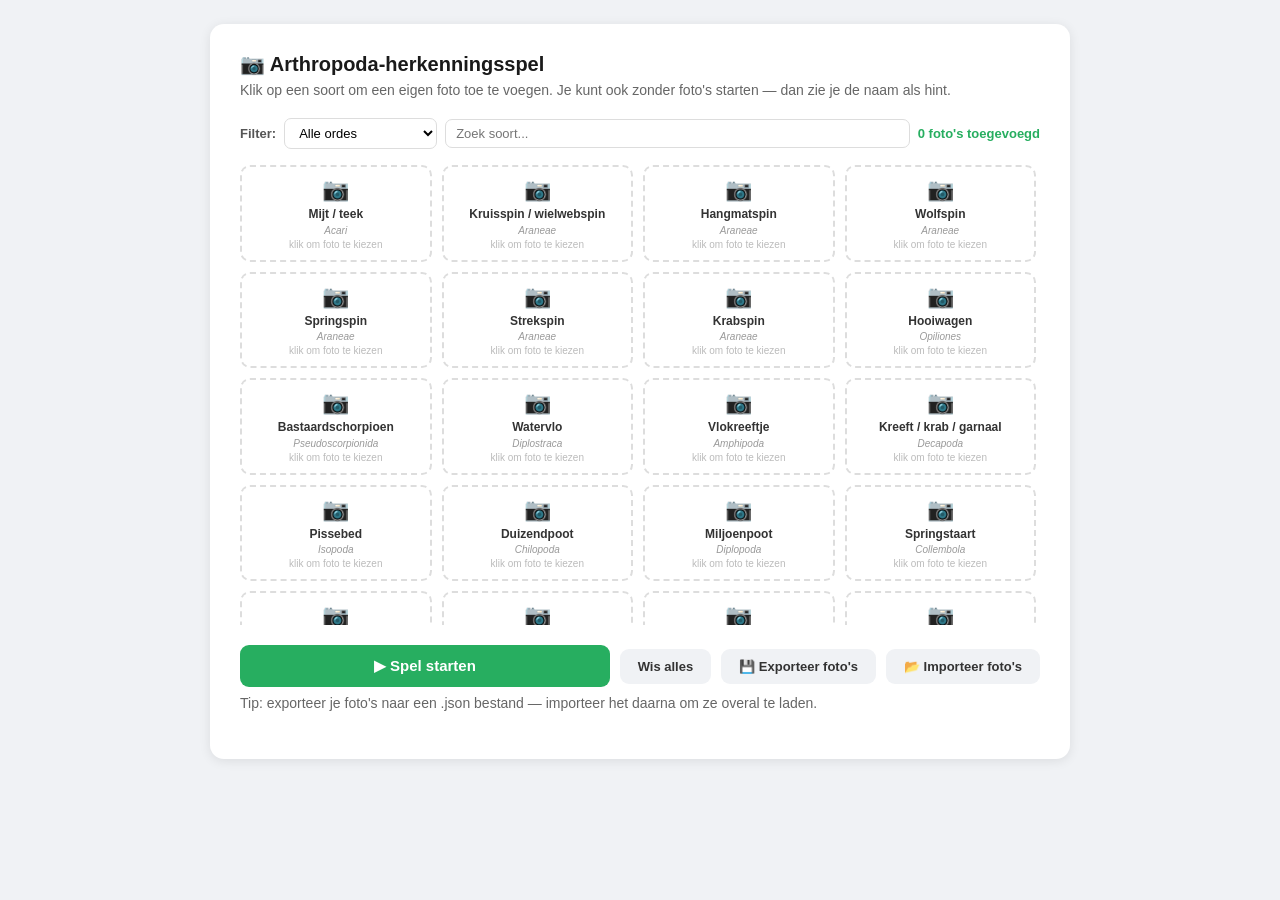
==== commit 4d61dc30: "Rename arthropoda-herkenningsspel-updated-test3.html to index.html" ====
--- a/index.html
+++ b/index.html
@@ -1,13 +1,149 @@
 <!DOCTYPE html>
 <html lang="nl">
 <head>
-  <link rel="stylesheet" href="css/styles.css" />
   <meta charset="UTF-8">
-  <meta name="viewport" content="width=device-width, initial-scale=1.0" />
   <title>Arthropoda-herkenningsspel</title>
-
+  <style>
+    *, *::before, *::after { box-sizing: border-box; margin: 0; padding: 0; }
+    body {
+      font-family: Arial, sans-serif;
+      background: #f0f2f5;
+      color: #1a1a1a;
+      min-height: 100vh;
+      display: flex;
+      flex-direction: column;
+      align-items: center;
+      padding: 24px 12px;
+    }
+    .card {
+      background: #fff;
+      border-radius: 14px;
+      box-shadow: 0 2px 12px rgba(0,0,0,0.09);
+      width: 100%;
+      max-width: 860px;
+      padding: 28px 30px;
+      margin-bottom: 16px;
+    }
+
+    /* ── SETUP ── */
+    #setup h2 { font-size: 20px; font-weight: 700; margin-bottom: 6px; }
+    #setup > p { color: #666; font-size: 14px; margin-bottom: 20px; }
+
+    .filter-bar {
+      display: flex; gap: 8px; flex-wrap: wrap; margin-bottom: 16px; align-items: center;
+    }
+    .filter-bar label { font-size: 13px; font-weight: 600; color: #555; }
+    .filter-bar select {
+      padding: 6px 10px; border: 1.5px solid #ddd; border-radius: 7px;
+      font-size: 13px; background: #fff;
+    }
+    .filter-bar input[type=text] {
+      padding: 6px 10px; border: 1.5px solid #ddd; border-radius: 7px;
+      font-size: 13px; flex: 1; min-width: 140px;
+    }
+
+    .upload-grid {
+      display: grid;
+      grid-template-columns: repeat(auto-fill, minmax(160px, 1fr));
+      gap: 10px;
+      margin-bottom: 20px;
+      max-height: 460px;
+      overflow-y: auto;
+      padding-right: 4px;
+    }
+    .upload-cell {
+      border: 2px dashed #ddd; border-radius: 10px; padding: 10px;
+      text-align: center; cursor: pointer; transition: border-color .2s, background .2s;
+      position: relative;
+    }
+    .upload-cell:hover { border-color: #3498db; background: #f0f7ff; }
+    .upload-cell.has-photo { border-color: #27ae60; border-style: solid; background: #f0faf4; }
+    .upload-cell.hidden-cell { display: none; }
+    .upload-cell input[type=file] {
+      position: absolute; inset: 0; opacity: 0; cursor: pointer; width: 100%; height: 100%;
+    }
+    .upload-cell .thumb {
+      width: 100%; height: 80px; object-fit: cover;
+      border-radius: 6px; display: none; margin-bottom: 5px;
+    }
+    .upload-cell.has-photo .thumb { display: block; }
+    .upload-cell .icon { font-size: 22px; margin-bottom: 4px; display: block; }
+    .upload-cell.has-photo .icon { display: none; }
+    .upload-cell .lbl { font-size: 12px; font-weight: 700; color: #333; line-height: 1.3; }
+    .upload-cell .tax { font-size: 10px; color: #999; margin-top: 2px; font-style: italic; }
+    .upload-cell .sub { font-size: 10px; color: #bbb; margin-top: 3px; }
+    .upload-cell.has-photo .sub { color: #27ae60; }
+
+    .setup-actions { display: flex; gap: 10px; flex-wrap: wrap; align-items: center; margin-bottom: 8px; }
+    .btn-start {
+      flex: 1; min-width: 180px; padding: 12px; background: #27ae60; color: #fff;
+      border: none; border-radius: 9px; font-size: 15px; font-weight: 700; cursor: pointer;
+    }
+    .btn-start:hover { background: #1e8449; }
+    .btn-secondary {
+      padding: 10px 18px; background: #f0f2f5; color: #333;
+      border: none; border-radius: 9px; font-size: 13px; font-weight: 600; cursor: pointer;
+    }
+    .btn-secondary:hover { background: #e0e2e5; }
+    .start-note { font-size: 12px; color: #999; margin-top: 6px; }
+    .counter { font-size: 13px; color: #27ae60; font-weight: 600; }
+
+    /* ── SPEL ── */
+    .header { display: flex; justify-content: space-between; align-items: center; margin-bottom: 16px; }
+    .header h1 { font-size: 20px; font-weight: 700; }
+    .badges { display: flex; gap: 10px; flex-wrap: wrap; }
+    .badge { background: #f0f2f5; border-radius: 20px; padding: 5px 14px; font-size: 13px; color: #555; }
+    .badge strong { color: #1a1a1a; }
+
+    .progress-track { height: 6px; background: #e8eaed; border-radius: 3px; overflow: hidden; margin-bottom: 18px; }
+    .progress-fill { height: 100%; background: linear-gradient(90deg,#2ecc71,#27ae60); border-radius: 3px; transition: width .5s; }
+
+    .photo-wrap { text-align: center; margin-bottom: 18px; }
+    .photo-frame {
+      display: inline-block; border-radius: 12px; overflow: hidden;
+      border: 2px solid #e0e0e0; background: #f5f5f5;
+      width: 100%; max-width: 500px; height: 300px;
+    }
+    .photo-frame img { width: 100%; height: 100%; object-fit: cover; display: block; }
+
+    .grid { display: grid; grid-template-columns: repeat(auto-fill, minmax(170px,1fr)); gap: 10px; margin-bottom: 18px; }
+    .field label { display: block; font-size: 11px; font-weight: 700; text-transform: uppercase; letter-spacing: .06em; color: #777; margin-bottom: 4px; }
+    .field select { width: 100%; padding: 7px 10px; border: 1.5px solid #ddd; border-radius: 7px; font-size: 13px; background: #fff; }
+    .field select.correct  { border-color: #27ae60; background: #eafaf1; color: #1e8449; }
+    .field select.wrong    { border-color: #e74c3c; background: #fdf2f2; color: #922b21; }
+    .field select.irrelevant { opacity: .35; pointer-events: none; }
+
+    .btn-row { display: flex; gap: 10px; margin-bottom: 16px; flex-wrap: wrap; }
+    .btn { padding: 10px 24px; border-radius: 8px; font-size: 14px; font-weight: 600; cursor: pointer; border: none; }
+    .btn-check { background: #3498db; color: #fff; }
+    .btn-check:hover { background: #2980b9; }
+    .btn-next  { background: #27ae60; color: #fff; display: none; }
+    .btn-next:hover { background: #1e8449; }
+    .btn-quit  { background: #f0f2f5; color: #555; }
+    .btn-quit:hover { background: #e0e2e5; }
+
+    .result-box { border-radius: 10px; padding: 14px 18px; font-size: 14px; display: none; margin-bottom: 4px; }
+    .result-box.correct { background: #eafaf1; border: 1.5px solid #a9dfbf; }
+    .result-box.partial { background: #fef9e7; border: 1.5px solid #f9e79f; }
+    .result-title { font-size: 15px; font-weight: 700; margin-bottom: 10px; }
+    .result-grid { display: grid; grid-template-columns: repeat(auto-fill, minmax(170px,1fr)); gap: 5px; }
+    .result-item { display: flex; align-items: flex-start; gap: 5px; font-size: 12px; line-height: 1.4; }
+    .result-item .key { color: #888; min-width: 72px; text-transform: capitalize; }
+    .icon-ok  { color: #27ae60; font-weight: 900; }
+    .icon-bad { color: #e74c3c; font-weight: 900; }
+
+    /* ── EINDSCHERM ── */
+    .end-screen { display: none; text-align: center; padding: 20px 0; }
+    .stars { font-size: 42px; margin-bottom: 12px; letter-spacing: 4px; }
+    .end-screen h2 { font-size: 26px; font-weight: 700; margin-bottom: 8px; }
+    .end-screen p  { color: #777; margin-bottom: 24px; font-size: 15px; }
+    .end-badges { display: flex; gap: 14px; justify-content: center; margin-bottom: 28px; flex-wrap: wrap; }
+    .end-badge { background: #f0f2f5; border-radius: 10px; padding: 10px 22px; font-size: 13px; color: #555; }
+    .end-badge strong { font-size: 22px; display: block; color: #1a1a1a; margin-bottom: 2px; }
+  </style>
 </head>
 <body>
+
 <!-- ══ SETUP ══ -->
 <div class="card" id="setup">
   <h2>📷 Arthropoda-herkenningsspel</h2>
@@ -48,7 +184,7 @@
   <div class="progress-track"><div class="progress-fill" id="prog" style="width:0%"></div></div>
 
   <div class="photo-wrap">
-    <div class="photo-frame"><img id="taxon-img" src="" alt="arthropoda"></div>
+    <div class="photo-frame"><img id="taxon-img" src="img/images.jpg" alt="arthropoda"></div>
   </div>
 
   <div class="grid" id="selects-grid"></div>
@@ -80,18 +216,8 @@
   </div>
 </div>
 
-
-
-<footer>
-  <p>Powered by</p>
-  <a href="https://github.com/JariKooper">
-    <img src="img/Logo.png" class="logo" alt="XjicIT logo">
-  </a>
-  <p> And <a href="https://github.com/Wicky11453">Wicky Enterprises</a></p>
-</footer>
-
 <script>
-  // ════════════════════════════════════════════════════════
+// ════════════════════════════════════════════════════════
 // VOLLEDIGE TAXONLIJST op basis van de cursuslijst
 // ════════════════════════════════════════════════════════
 const taxa = [
@@ -180,19 +306,19 @@
   { name:"Sluipvlieg",              orde:"Diptera",          fylogenie:{fylum:"Arthropoda",subfylum:"Hexapoda",klasse:"Insecta",subklasse:"Endopterygota / Holometabola",orde:"Diptera",suborde:"Brachycera",superfamilie:"",familie:"Tachinidae"} },
 
   // INSECTA – Endopterygota / Diptera – Nematocera
-  { name:"Rouwvlieg",               orde:"Diptera",          fylogenie:{fylum:"Arthropoda",subfylum:"Hexapoda",klasse:"Insecta",subklasse:"Endopterygota / Holometabola",orde:"Diptera",suborde:"Nematocera",superfamilie:"",familie:"Bibionidae"} },
+  { name:"Rouwvlieg / zwarte vlieg",               orde:"Diptera",          fylogenie:{fylum:"Arthropoda",subfylum:"Hexapoda",klasse:"Insecta",subklasse:"Endopterygota / Holometabola",orde:"Diptera",suborde:"Nematocera",superfamilie:"",familie:"Bibionidae"} },
   { name:"Knut",                    orde:"Diptera",          fylogenie:{fylum:"Arthropoda",subfylum:"Hexapoda",klasse:"Insecta",subklasse:"Endopterygota / Holometabola",orde:"Diptera",suborde:"Nematocera",superfamilie:"",familie:"Ceratopogonidae"} },
   { name:"Dansmug",                 orde:"Diptera",          fylogenie:{fylum:"Arthropoda",subfylum:"Hexapoda",klasse:"Insecta",subklasse:"Endopterygota / Holometabola",orde:"Diptera",suborde:"Nematocera",superfamilie:"",familie:"Chironomidae"} },
   { name:"Steekmug",                orde:"Diptera",          fylogenie:{fylum:"Arthropoda",subfylum:"Hexapoda",klasse:"Insecta",subklasse:"Endopterygota / Holometabola",orde:"Diptera",suborde:"Nematocera",superfamilie:"",familie:"Culicidae"} },
   { name:"Langpootmug",             orde:"Diptera",          fylogenie:{fylum:"Arthropoda",subfylum:"Hexapoda",klasse:"Insecta",subklasse:"Endopterygota / Holometabola",orde:"Diptera",suborde:"Nematocera",superfamilie:"",familie:"Tipulidae"} },
 
   // INSECTA – Endopterygota / Hymenoptera
-  { name:"Honingbij / hommel",      orde:"Hymenoptera",      fylogenie:{fylum:"Arthropoda",subfylum:"Hexapoda",klasse:"Insecta",subklasse:"Endopterygota / Holometabola",orde:"Hymenoptera",suborde:"Apocrita",superfamilie:"",familie:"Apidae"} },
-  { name:"Mier",                    orde:"Hymenoptera",      fylogenie:{fylum:"Arthropoda",subfylum:"Hexapoda",klasse:"Insecta",subklasse:"Endopterygota / Holometabola",orde:"Hymenoptera",suborde:"Apocrita",superfamilie:"",familie:"Formicidae"} },
-  { name:"langsteelGraafwesp",               orde:"Hymenoptera",      fylogenie:{fylum:"Arthropoda",subfylum:"Hexapoda",klasse:"Insecta",subklasse:"Endopterygota / Holometabola",orde:"Hymenoptera",suborde:"Apocrita",superfamilie:"",familie:"Sphecidae"} },
-  { name:"Plooivleugelwesp",        orde:"Hymenoptera",      fylogenie:{fylum:"Arthropoda",subfylum:"Hexapoda",klasse:"Insecta",subklasse:"Endopterygota / Holometabola",orde:"Hymenoptera",suborde:"Apocrita",superfamilie:"",familie:"Vespidae"} },
-  { name:"Galwesp",                 orde:"Hymenoptera",      fylogenie:{fylum:"Arthropoda",subfylum:"Hexapoda",klasse:"Insecta",subklasse:"Endopterygota / Holometabola",orde:"Hymenoptera",suborde:"Apocrita",superfamilie:"Cynipoidea",familie:""} },
-  { name:"Gewone sluipwesp",        orde:"Hymenoptera",      fylogenie:{fylum:"Arthropoda",subfylum:"Hexapoda",klasse:"Insecta",subklasse:"Endopterygota / Holometabola",orde:"Hymenoptera",suborde:"Apocrita",superfamilie:"",familie:"Ichneumonidae"} },
+  { name:"Honingbij / hommel",      orde:"Hymenoptera",      fylogenie:{fylum:"Arthropoda",subfylum:"Hexapoda",klasse:"Insecta",subklasse:"Endopterygota / Holometabola",orde:"Hymenoptera",suborde:"Apocrita",superfamilie:"Aculeata",familie:"Apidae"} },
+  { name:"Mier",                    orde:"Hymenoptera",      fylogenie:{fylum:"Arthropoda",subfylum:"Hexapoda",klasse:"Insecta",subklasse:"Endopterygota / Holometabola",orde:"Hymenoptera",suborde:"Apocrita",superfamilie:"Aculeata",familie:"Formicidae"} },
+  { name:"Langsteelgraafwesp",               orde:"Hymenoptera",      fylogenie:{fylum:"Arthropoda",subfylum:"Hexapoda",klasse:"Insecta",subklasse:"Endopterygota / Holometabola",orde:"Hymenoptera",suborde:"Apocrita",superfamilie:"Aculeata",familie:"Sphecidae"} },
+  { name:"Plooivleugelwesp",        orde:"Hymenoptera",      fylogenie:{fylum:"Arthropoda",subfylum:"Hexapoda",klasse:"Insecta",subklasse:"Endopterygota / Holometabola",orde:"Hymenoptera",suborde:"Apocrita",superfamilie:"Aculeata",familie:"Vespidae"} },
+  { name:"Galwesp",                 orde:"Hymenoptera",      fylogenie:{fylum:"Arthropoda",subfylum:"Hexapoda",klasse:"Insecta",subklasse:"Endopterygota / Holometabola",orde:"Hymenoptera",suborde:"Apocrita",superfamilie:"Parasitica",familie:"Cynipoidea"} },
+  { name:"Gewone sluipwesp",        orde:"Hymenoptera",      fylogenie:{fylum:"Arthropoda",subfylum:"Hexapoda",klasse:"Insecta",subklasse:"Endopterygota / Holometabola",orde:"Hymenoptera",suborde:"Apocrita",superfamilie:"Parasitica",familie:"Ichneumonidae"} },
   { name:"Bladwesp",                orde:"Hymenoptera",      fylogenie:{fylum:"Arthropoda",subfylum:"Hexapoda",klasse:"Insecta",subklasse:"Endopterygota / Holometabola",orde:"Hymenoptera",suborde:"Symphyta",superfamilie:"",familie:""} },
 
   // INSECTA – Endopterygota / Lepidoptera
@@ -211,9 +337,9 @@
 const options = {
   fylum:       ["","Arthropoda"],
   subfylum:    ["","Chelicerata","Crustacea","Myriapoda","Hexapoda"],
-  klasse:      ["","Arachnida","Branchiopoda","Malacostraca","Ostracoda","Chilopoda","Diplopoda","Entognatha","Insecta"],
-  subklasse:   ["","Diplostraca","Exopterygota / Hemimetabola","Endopterygota / Holometabola"],
-  orde:        ["","Acari","Araneae","Opiliones","Pseudoscorpionida","Amphipoda","Decapoda","Isopoda","Collembola","Blattodea","Dermaptera","Ephemeroptera","Hemiptera","Mecoptera","Megaloptera","Archaeognatha","Neuroptera","Odonata","Orthoptera","Plecoptera","Psocodea","Raphidioptera","Siphonaptera","Thysanoptera","Trichoptera","Zygentoma","Coleoptera","Diptera","Hymenoptera","Lepidoptera"],
+  klasse:      ["","Arachnida","Branchiopoda","Chilopoda","Diplopoda","Entognatha","Insecta","Malacostraca","Ostracoda"],
+  subklasse:   ["","Diplostraca","Endopterygota / Holometabola ","Exopterygota / Hemimetabola"],
+  orde:        ["","Acari","Araneae","Amphipoda","Blattodea","Collembola","Decapoda","Opiliones","Pseudoscorpionida","Isopoda","Dermaptera","Ephemeroptera","Hemiptera","Mecoptera","Megaloptera","Archaeognatha","Neuroptera","Odonata","Orthoptera","Plecoptera","Psocodea","Raphidioptera","Siphonaptera","Thysanoptera","Trichoptera","Zygentoma","Coleoptera","Diptera","Hymenoptera","Lepidoptera"],
   suborde:     ["","Anisoptera","Zygoptera","Heteroptera","Auchenorrhyncha","Sternorrhyncha","Phthiraptera","Psocoptera","Brachycera","Nematocera","Apocrita","Symphyta"],
   superfamilie:["","Aphidoidea","Cynipoidea","Bombycoidea","Geometroidea","Lasiocampoidea","Noctuoidea","Papilionoidea","Tortricoidea"],
   familie:     ["","Araneidae","Linyphiidae","Lycosidae","Salticidae","Tetragnathidae","Thomisidae","Pentatomidae","Miridae","Gerridae","Notonectidae","Corixidae","Aphrophoridae","Delphacidae","Cicadellidae","Acrididae","Gryllidae","Gryllotalpidae","Tetrigidae","Tettigoniidae","Cantharidae","Carabidae","Cerambycidae","Chrysomelidae","Coccinellidae","Curculionidae","Dytiscidae","Elateridae","Gyrinidae","Hydrophilidae","Silphidae","Staphylinidae","Scarabaeidae","Asilidae","Calliphoridae","Dolichopodidae","Empididae","Muscidae","Rhagionidae","Stratiomyidae","Syrphidae","Tabanidae","Tachinidae","Bibionidae","Ceratopogonidae","Chironomidae","Culicidae","Tipulidae","Apidae","Formicidae","Sphecidae","Vespidae","Ichneumonidae","Sphingidae","Geometridae","Lasiocampidae","Noctuidae","Erebidae","Lycaenidae","Nymphalidae","Pieridae","Tortricidae"]
@@ -482,7 +608,5 @@
 });
 updateCounter();
 </script>
-
-
 </body>
 </html>
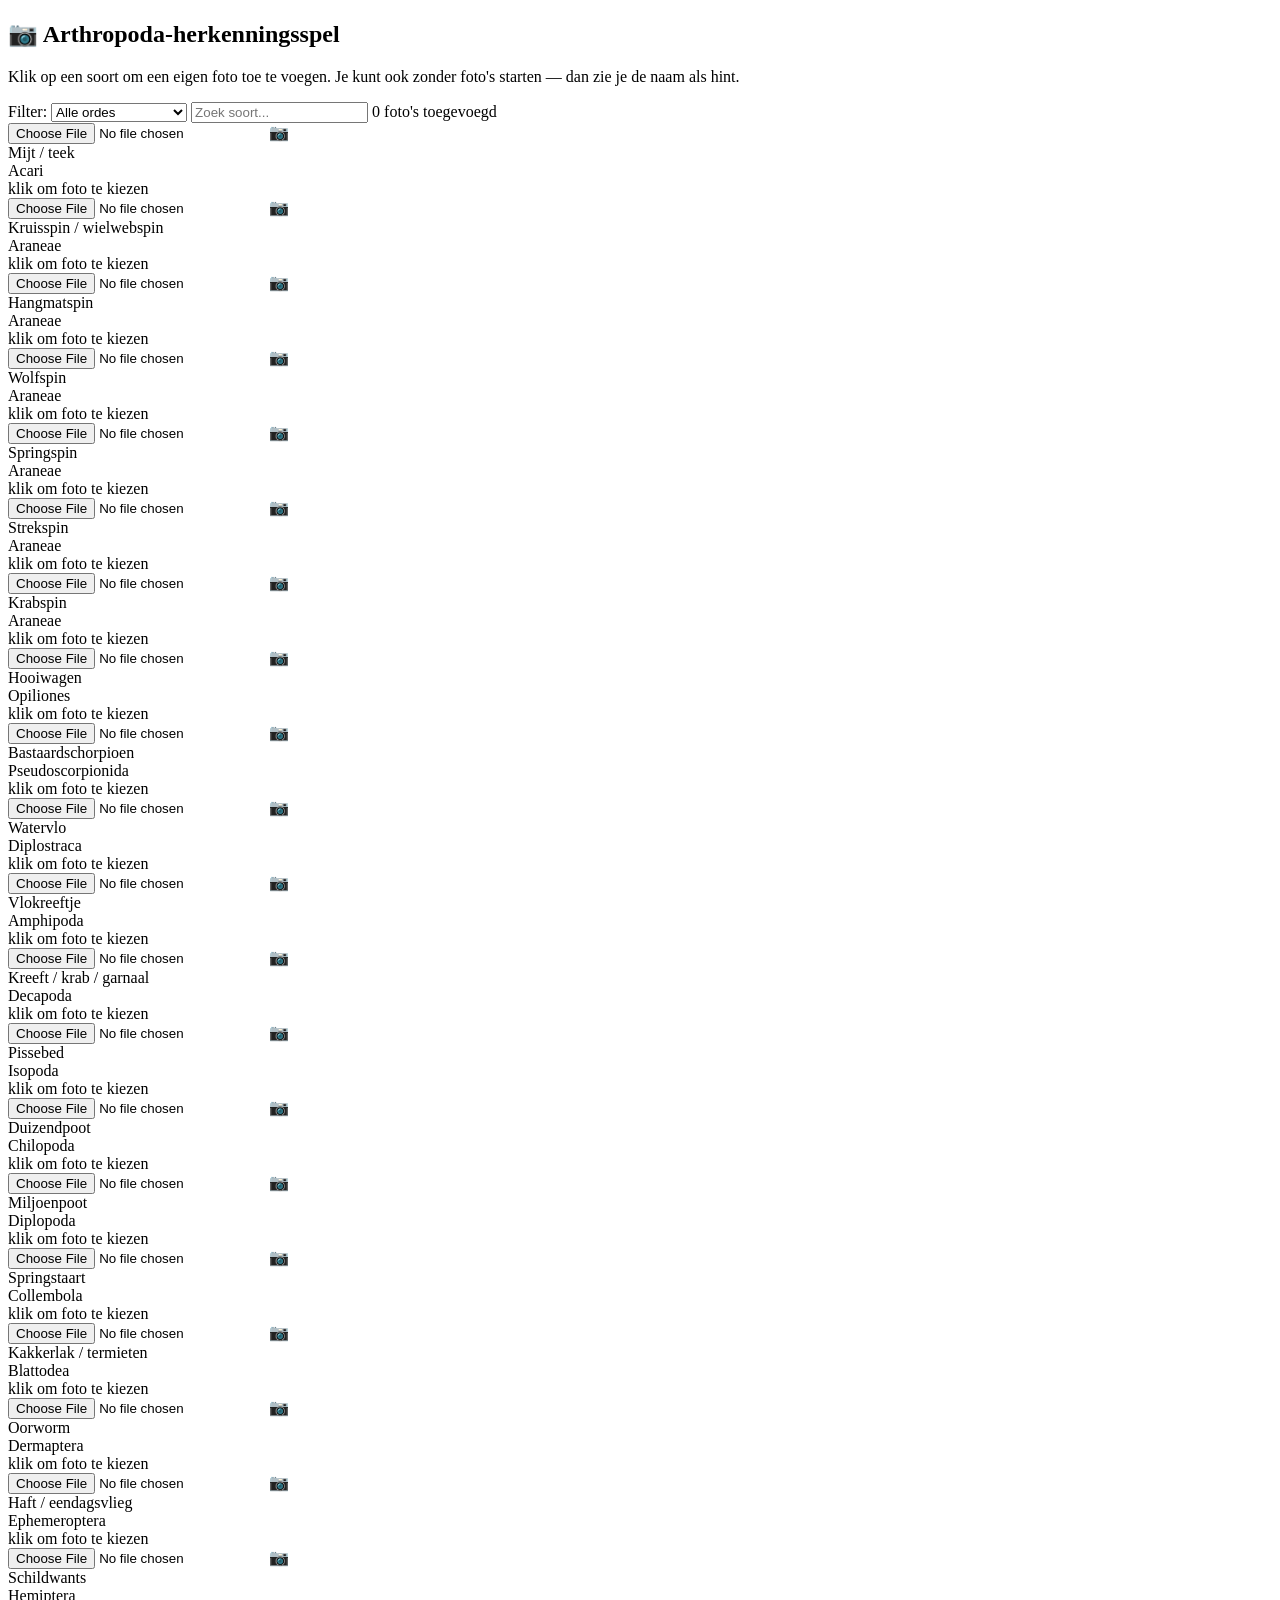
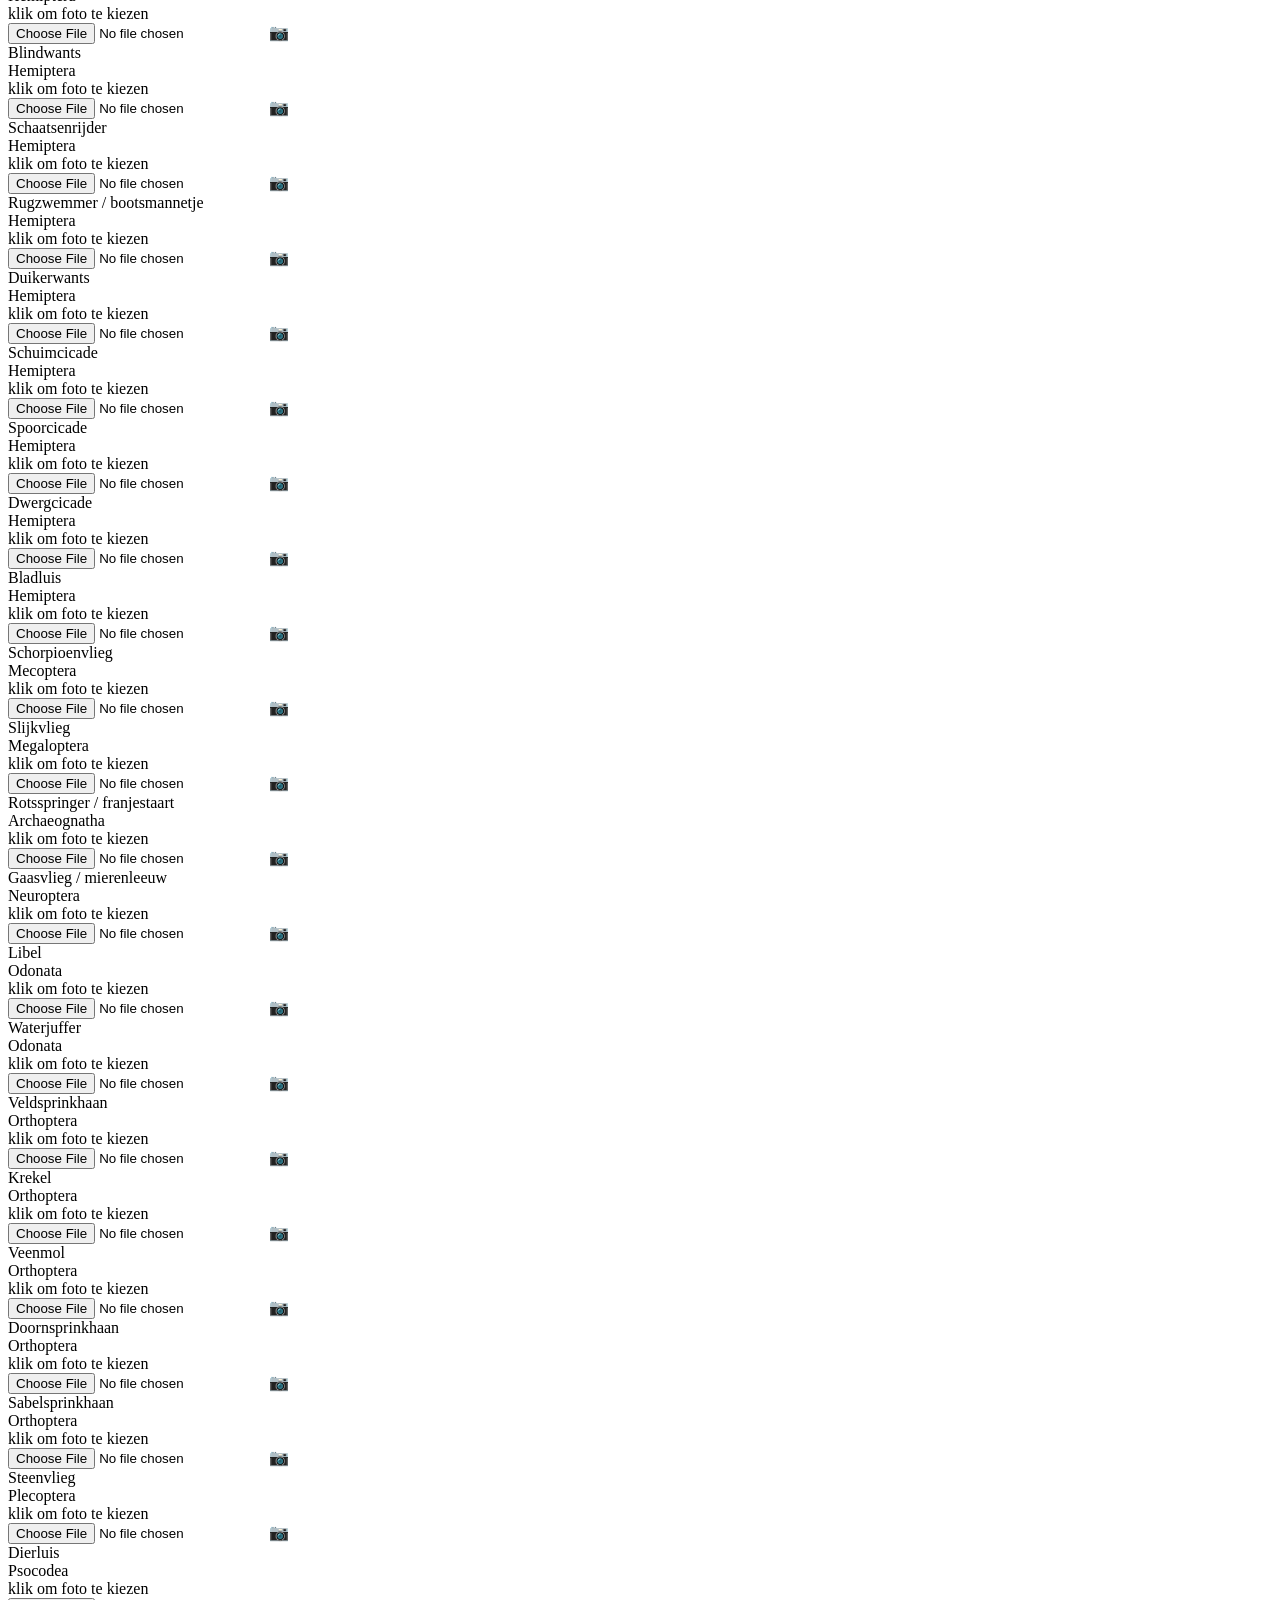
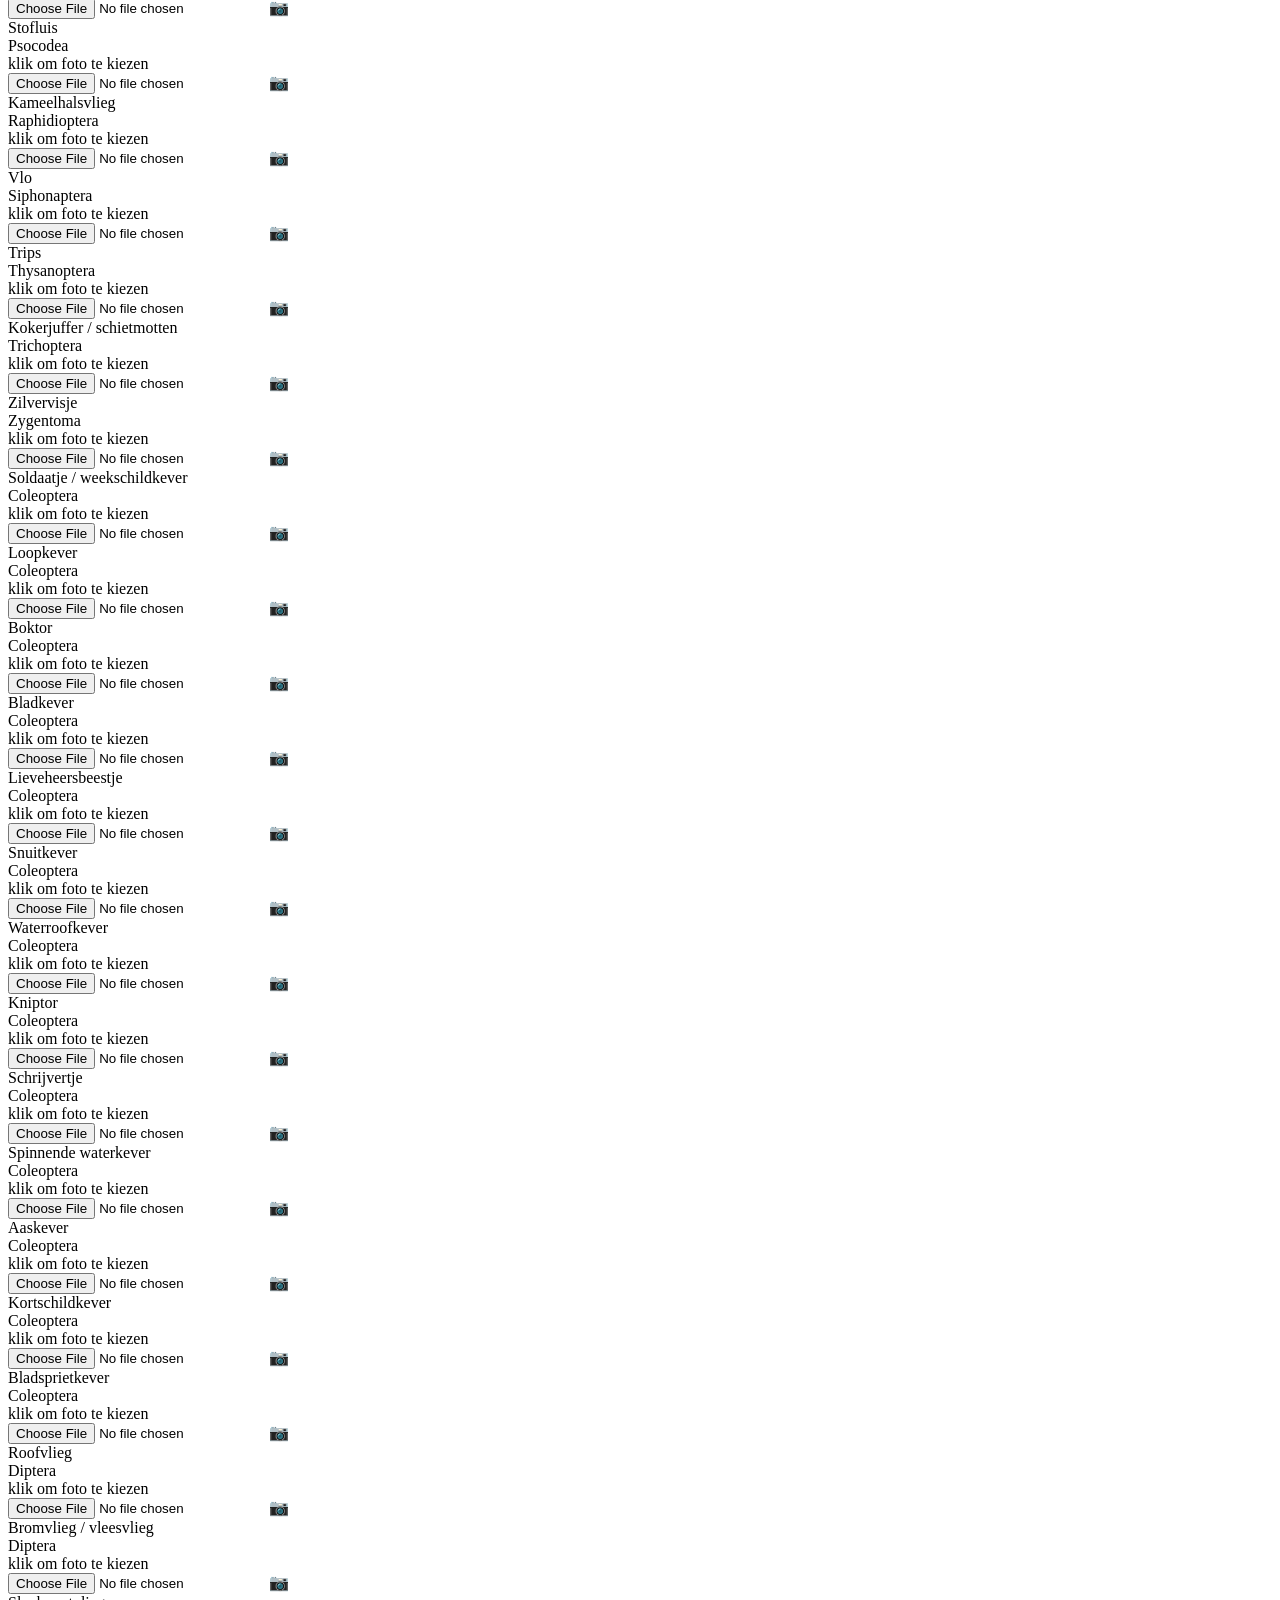
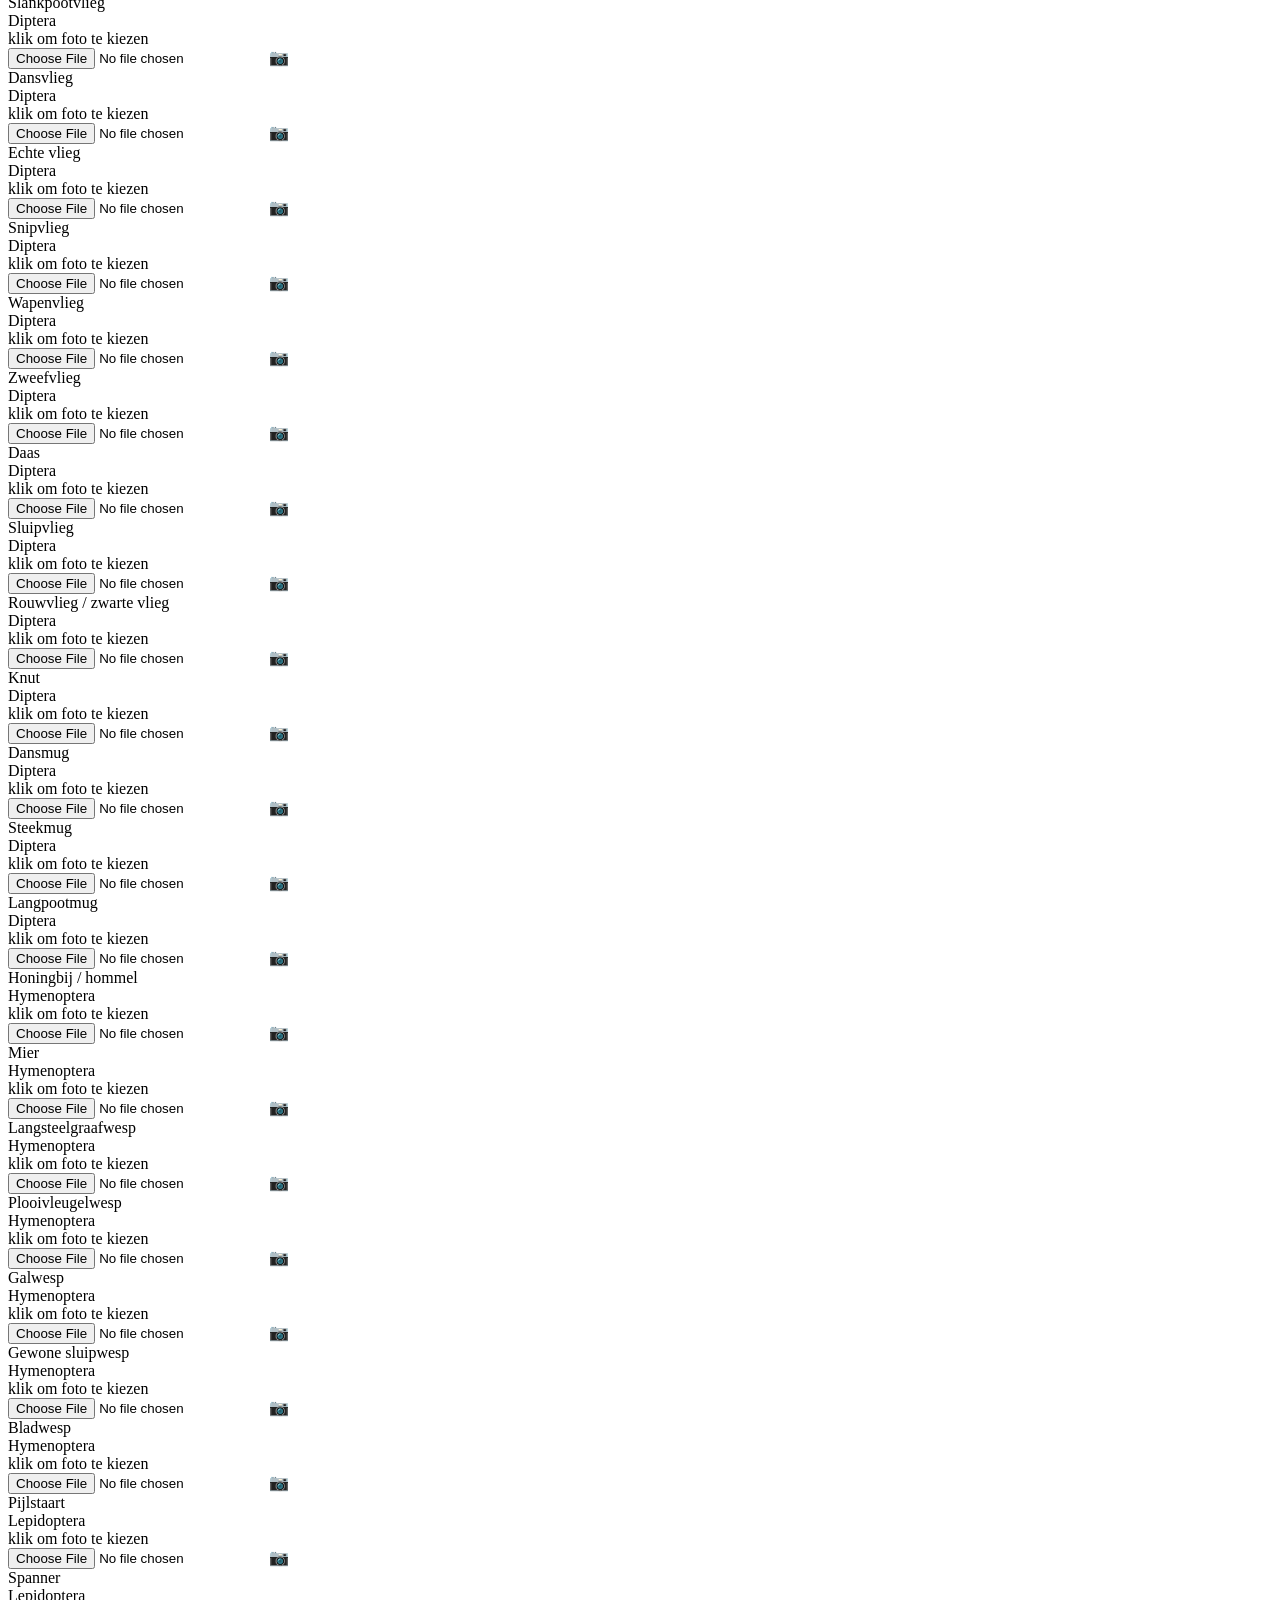
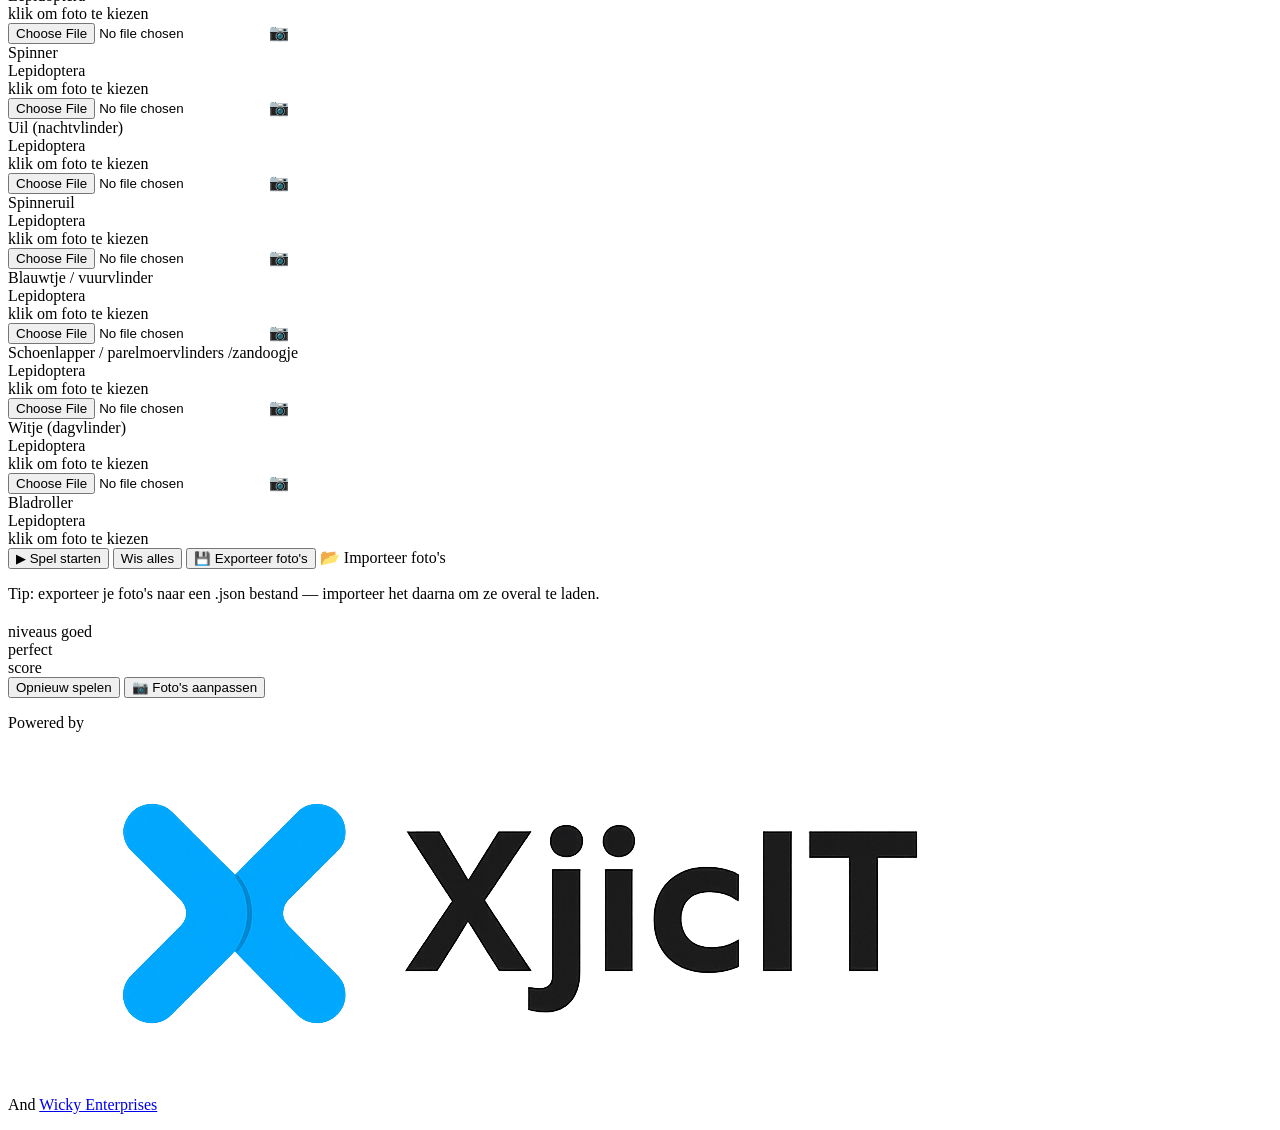
==== commit faa64851: "automatic json loading" ====
--- a/index.html
+++ b/index.html
@@ -3,144 +3,8 @@
 <head>
   <meta charset="UTF-8">
   <title>Arthropoda-herkenningsspel</title>
-  <style>
-    *, *::before, *::after { box-sizing: border-box; margin: 0; padding: 0; }
-    body {
-      font-family: Arial, sans-serif;
-      background: #f0f2f5;
-      color: #1a1a1a;
-      min-height: 100vh;
-      display: flex;
-      flex-direction: column;
-      align-items: center;
-      padding: 24px 12px;
-    }
-    .card {
-      background: #fff;
-      border-radius: 14px;
-      box-shadow: 0 2px 12px rgba(0,0,0,0.09);
-      width: 100%;
-      max-width: 860px;
-      padding: 28px 30px;
-      margin-bottom: 16px;
-    }
-
-    /* ── SETUP ── */
-    #setup h2 { font-size: 20px; font-weight: 700; margin-bottom: 6px; }
-    #setup > p { color: #666; font-size: 14px; margin-bottom: 20px; }
-
-    .filter-bar {
-      display: flex; gap: 8px; flex-wrap: wrap; margin-bottom: 16px; align-items: center;
-    }
-    .filter-bar label { font-size: 13px; font-weight: 600; color: #555; }
-    .filter-bar select {
-      padding: 6px 10px; border: 1.5px solid #ddd; border-radius: 7px;
-      font-size: 13px; background: #fff;
-    }
-    .filter-bar input[type=text] {
-      padding: 6px 10px; border: 1.5px solid #ddd; border-radius: 7px;
-      font-size: 13px; flex: 1; min-width: 140px;
-    }
-
-    .upload-grid {
-      display: grid;
-      grid-template-columns: repeat(auto-fill, minmax(160px, 1fr));
-      gap: 10px;
-      margin-bottom: 20px;
-      max-height: 460px;
-      overflow-y: auto;
-      padding-right: 4px;
-    }
-    .upload-cell {
-      border: 2px dashed #ddd; border-radius: 10px; padding: 10px;
-      text-align: center; cursor: pointer; transition: border-color .2s, background .2s;
-      position: relative;
-    }
-    .upload-cell:hover { border-color: #3498db; background: #f0f7ff; }
-    .upload-cell.has-photo { border-color: #27ae60; border-style: solid; background: #f0faf4; }
-    .upload-cell.hidden-cell { display: none; }
-    .upload-cell input[type=file] {
-      position: absolute; inset: 0; opacity: 0; cursor: pointer; width: 100%; height: 100%;
-    }
-    .upload-cell .thumb {
-      width: 100%; height: 80px; object-fit: cover;
-      border-radius: 6px; display: none; margin-bottom: 5px;
-    }
-    .upload-cell.has-photo .thumb { display: block; }
-    .upload-cell .icon { font-size: 22px; margin-bottom: 4px; display: block; }
-    .upload-cell.has-photo .icon { display: none; }
-    .upload-cell .lbl { font-size: 12px; font-weight: 700; color: #333; line-height: 1.3; }
-    .upload-cell .tax { font-size: 10px; color: #999; margin-top: 2px; font-style: italic; }
-    .upload-cell .sub { font-size: 10px; color: #bbb; margin-top: 3px; }
-    .upload-cell.has-photo .sub { color: #27ae60; }
-
-    .setup-actions { display: flex; gap: 10px; flex-wrap: wrap; align-items: center; margin-bottom: 8px; }
-    .btn-start {
-      flex: 1; min-width: 180px; padding: 12px; background: #27ae60; color: #fff;
-      border: none; border-radius: 9px; font-size: 15px; font-weight: 700; cursor: pointer;
-    }
-    .btn-start:hover { background: #1e8449; }
-    .btn-secondary {
-      padding: 10px 18px; background: #f0f2f5; color: #333;
-      border: none; border-radius: 9px; font-size: 13px; font-weight: 600; cursor: pointer;
-    }
-    .btn-secondary:hover { background: #e0e2e5; }
-    .start-note { font-size: 12px; color: #999; margin-top: 6px; }
-    .counter { font-size: 13px; color: #27ae60; font-weight: 600; }
-
-    /* ── SPEL ── */
-    .header { display: flex; justify-content: space-between; align-items: center; margin-bottom: 16px; }
-    .header h1 { font-size: 20px; font-weight: 700; }
-    .badges { display: flex; gap: 10px; flex-wrap: wrap; }
-    .badge { background: #f0f2f5; border-radius: 20px; padding: 5px 14px; font-size: 13px; color: #555; }
-    .badge strong { color: #1a1a1a; }
-
-    .progress-track { height: 6px; background: #e8eaed; border-radius: 3px; overflow: hidden; margin-bottom: 18px; }
-    .progress-fill { height: 100%; background: linear-gradient(90deg,#2ecc71,#27ae60); border-radius: 3px; transition: width .5s; }
-
-    .photo-wrap { text-align: center; margin-bottom: 18px; }
-    .photo-frame {
-      display: inline-block; border-radius: 12px; overflow: hidden;
-      border: 2px solid #e0e0e0; background: #f5f5f5;
-      width: 100%; max-width: 500px; height: 300px;
-    }
-    .photo-frame img { width: 100%; height: 100%; object-fit: cover; display: block; }
-
-    .grid { display: grid; grid-template-columns: repeat(auto-fill, minmax(170px,1fr)); gap: 10px; margin-bottom: 18px; }
-    .field label { display: block; font-size: 11px; font-weight: 700; text-transform: uppercase; letter-spacing: .06em; color: #777; margin-bottom: 4px; }
-    .field select { width: 100%; padding: 7px 10px; border: 1.5px solid #ddd; border-radius: 7px; font-size: 13px; background: #fff; }
-    .field select.correct  { border-color: #27ae60; background: #eafaf1; color: #1e8449; }
-    .field select.wrong    { border-color: #e74c3c; background: #fdf2f2; color: #922b21; }
-    .field select.irrelevant { opacity: .35; pointer-events: none; }
-
-    .btn-row { display: flex; gap: 10px; margin-bottom: 16px; flex-wrap: wrap; }
-    .btn { padding: 10px 24px; border-radius: 8px; font-size: 14px; font-weight: 600; cursor: pointer; border: none; }
-    .btn-check { background: #3498db; color: #fff; }
-    .btn-check:hover { background: #2980b9; }
-    .btn-next  { background: #27ae60; color: #fff; display: none; }
-    .btn-next:hover { background: #1e8449; }
-    .btn-quit  { background: #f0f2f5; color: #555; }
-    .btn-quit:hover { background: #e0e2e5; }
-
-    .result-box { border-radius: 10px; padding: 14px 18px; font-size: 14px; display: none; margin-bottom: 4px; }
-    .result-box.correct { background: #eafaf1; border: 1.5px solid #a9dfbf; }
-    .result-box.partial { background: #fef9e7; border: 1.5px solid #f9e79f; }
-    .result-title { font-size: 15px; font-weight: 700; margin-bottom: 10px; }
-    .result-grid { display: grid; grid-template-columns: repeat(auto-fill, minmax(170px,1fr)); gap: 5px; }
-    .result-item { display: flex; align-items: flex-start; gap: 5px; font-size: 12px; line-height: 1.4; }
-    .result-item .key { color: #888; min-width: 72px; text-transform: capitalize; }
-    .icon-ok  { color: #27ae60; font-weight: 900; }
-    .icon-bad { color: #e74c3c; font-weight: 900; }
-
-    /* ── EINDSCHERM ── */
-    .end-screen { display: none; text-align: center; padding: 20px 0; }
-    .stars { font-size: 42px; margin-bottom: 12px; letter-spacing: 4px; }
-    .end-screen h2 { font-size: 26px; font-weight: 700; margin-bottom: 8px; }
-    .end-screen p  { color: #777; margin-bottom: 24px; font-size: 15px; }
-    .end-badges { display: flex; gap: 14px; justify-content: center; margin-bottom: 28px; flex-wrap: wrap; }
-    .end-badge { background: #f0f2f5; border-radius: 10px; padding: 10px 22px; font-size: 13px; color: #555; }
-    .end-badge strong { font-size: 22px; display: block; color: #1a1a1a; margin-bottom: 2px; }
-  </style>
+  <link rel="stylesheet" type="text/css" href="css/style.css"/>
+    
 </head>
 <body>
 
@@ -215,6 +79,14 @@
     <button class="btn btn-quit"  onclick="goBack()">📷 Foto's aanpassen</button>
   </div>
 </div>
+
+<footer>
+  <p>Powered by</p>
+  <a href="https://github.com/JariKooper">
+    <img src="img/Logo.png" class="logo" alt="XjicIT logo">
+  </a>
+  <p> And <a href="https://github.com/Wicky11453">Wicky Enterprises</a></p>
+</footer>
 
 <script>
 // ════════════════════════════════════════════════════════
@@ -563,6 +435,49 @@
   URL.revokeObjectURL(url);
 }
 
+async function loadDefaultFotos() {
+  try {
+    const response = await fetch('./arthropoda-fotos.json');
+
+    if (!response.ok) {
+      throw new Error('Default JSON not found');
+    }
+
+    const data = await response.json();
+
+    let count = 0;
+
+    Object.entries(data).forEach(([k, v]) => {
+      const i = parseInt(k);
+
+      if (
+        i >= 0 &&
+        i < taxa.length &&
+        typeof v === 'string' &&
+        v.startsWith('data:image')
+      ) {
+        photoData[i] = v;
+
+        try {
+          localStorage.setItem('arthropoda_photo_' + i, v);
+        } catch (err) {}
+
+        document.getElementById('thumb-' + i).src = v;
+        document.getElementById('cell-' + i).classList.add('has-photo');
+        document.getElementById('sub-' + i).textContent = '✓ Foto opgeslagen';
+
+        count++;
+      }
+    });
+
+    updateCounter();
+
+    console.log(`Loaded ${count} default photos`);
+  } catch (err) {
+    console.warn('No default photo JSON loaded:', err);
+  }
+}
+
 function importFotos(input) {
   const file = input.files[0];
   if (!file) return;
@@ -594,19 +509,31 @@
 
 buildUploadGrid();
 
-// Laad opgeslagen foto's uit localStorage
+let hasStoredPhotos = false;
+
+// Eerst localStorage proberen
 taxa.forEach((_, i) => {
   try {
     const saved = localStorage.getItem('arthropoda_photo_' + i);
+
     if (saved) {
+      hasStoredPhotos = true;
+
       photoData[i] = saved;
       document.getElementById('thumb-' + i).src = saved;
       document.getElementById('cell-' + i).classList.add('has-photo');
       document.getElementById('sub-' + i).textContent = '✓ Foto opgeslagen';
     }
-  } catch(e) {}
+  } catch (e) {}
 });
+
 updateCounter();
+
+// Alleen default JSON laden als er nog geen foto's zijn opgeslagen
+if (!hasStoredPhotos) {
+  loadDefaultFotos();
+}
+
 </script>
 </body>
 </html>
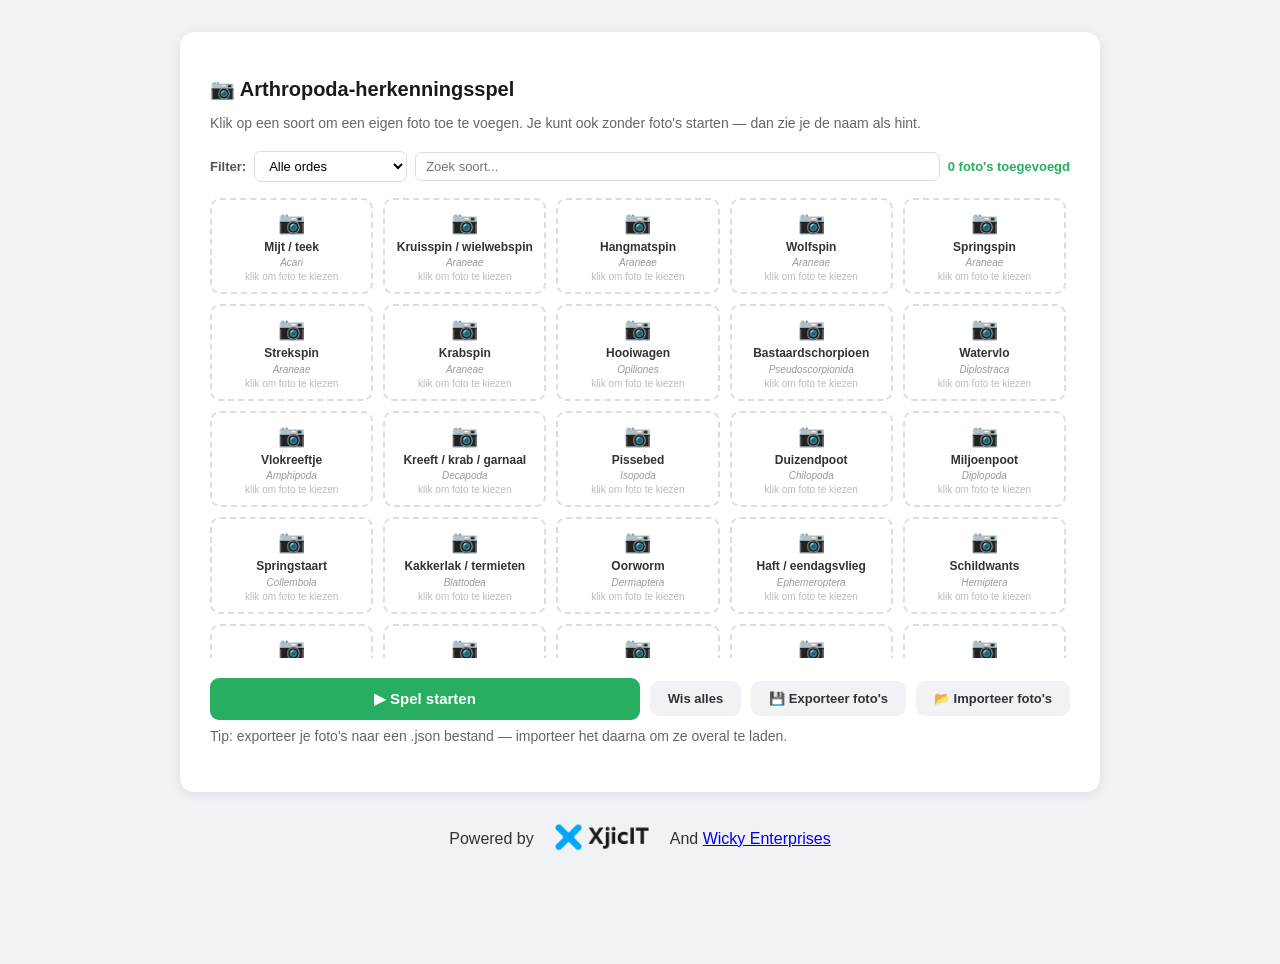
==== commit 82dfffcc: "final" ====
--- a/index.html
+++ b/index.html
@@ -3,7 +3,7 @@
 <head>
   <meta charset="UTF-8">
   <title>Arthropoda-herkenningsspel</title>
-  <link rel="stylesheet" type="text/css" href="css/style.css"/>
+  <link rel="stylesheet" type="text/css" href="css/styles.css"/>
     
 </head>
 <body>
--- a/css/styles.css
+++ b/css/styles.css
@@ -0,0 +1,160 @@
+::before, *::after { box-sizing: border-box; margin: 0; padding: 0; }
+    body {
+      font-family: Arial, sans-serif;
+      background: #f0f2f5;
+      color: #1a1a1a;
+      min-height: 100vh;
+      display: flex;
+      flex-direction: column;
+      align-items: center;
+      padding: 24px 12px;
+    }
+    .card {
+      background: #fff;
+      border-radius: 14px;
+      box-shadow: 0 2px 12px rgba(0,0,0,0.09);
+      width: 100%;
+      max-width: 860px;
+      padding: 28px 30px;
+      margin-bottom: 16px;
+    }
+
+    /* ── SETUP ── */
+    #setup h2 { font-size: 20px; font-weight: 700; margin-bottom: 6px; }
+    #setup > p { color: #666; font-size: 14px; margin-bottom: 20px; }
+
+    .filter-bar {
+      display: flex; gap: 8px; flex-wrap: wrap; margin-bottom: 16px; align-items: center;
+    }
+    .filter-bar label { font-size: 13px; font-weight: 600; color: #555; }
+    .filter-bar select {
+      padding: 6px 10px; border: 1.5px solid #ddd; border-radius: 7px;
+      font-size: 13px; background: #fff;
+    }
+    .filter-bar input[type=text] {
+      padding: 6px 10px; border: 1.5px solid #ddd; border-radius: 7px;
+      font-size: 13px; flex: 1; min-width: 140px;
+    }
+
+    .upload-grid {
+      display: grid;
+      grid-template-columns: repeat(auto-fill, minmax(160px, 1fr));
+      gap: 10px;
+      margin-bottom: 20px;
+      max-height: 460px;
+      overflow-y: auto;
+      padding-right: 4px;
+    }
+    .upload-cell {
+      border: 2px dashed #ddd; border-radius: 10px; padding: 10px;
+      text-align: center; cursor: pointer; transition: border-color .2s, background .2s;
+      position: relative;
+    }
+    .upload-cell:hover { border-color: #3498db; background: #f0f7ff; }
+    .upload-cell.has-photo { border-color: #27ae60; border-style: solid; background: #f0faf4; }
+    .upload-cell.hidden-cell { display: none; }
+    .upload-cell input[type=file] {
+      position: absolute; inset: 0; opacity: 0; cursor: pointer; width: 100%; height: 100%;
+    }
+    .upload-cell .thumb {
+      width: 100%; height: 80px; object-fit: cover;
+      border-radius: 6px; display: none; margin-bottom: 5px;
+    }
+    .upload-cell.has-photo .thumb { display: block; }
+    .upload-cell .icon { font-size: 22px; margin-bottom: 4px; display: block; }
+    .upload-cell.has-photo .icon { display: none; }
+    .upload-cell .lbl { font-size: 12px; font-weight: 700; color: #333; line-height: 1.3; }
+    .upload-cell .tax { font-size: 10px; color: #999; margin-top: 2px; font-style: italic; }
+    .upload-cell .sub { font-size: 10px; color: #bbb; margin-top: 3px; }
+    .upload-cell.has-photo .sub { color: #27ae60; }
+
+    .setup-actions { display: flex; gap: 10px; flex-wrap: wrap; align-items: center; margin-bottom: 8px; }
+    .btn-start {
+      flex: 1; min-width: 180px; padding: 12px; background: #27ae60; color: #fff;
+      border: none; border-radius: 9px; font-size: 15px; font-weight: 700; cursor: pointer;
+    }
+    .btn-start:hover { background: #1e8449; }
+    .btn-secondary {
+      padding: 10px 18px; background: #f0f2f5; color: #333;
+      border: none; border-radius: 9px; font-size: 13px; font-weight: 600; cursor: pointer;
+    }
+    .btn-secondary:hover { background: #e0e2e5; }
+    .start-note { font-size: 12px; color: #999; margin-top: 6px; }
+    .counter { font-size: 13px; color: #27ae60; font-weight: 600; }
+
+    /* ── SPEL ── */
+    .header { display: flex; justify-content: space-between; align-items: center; margin-bottom: 16px; }
+    .header h1 { font-size: 20px; font-weight: 700; }
+    .badges { display: flex; gap: 10px; flex-wrap: wrap; }
+    .badge { background: #f0f2f5; border-radius: 20px; padding: 5px 14px; font-size: 13px; color: #555; }
+    .badge strong { color: #1a1a1a; }
+
+    .progress-track { height: 6px; background: #e8eaed; border-radius: 3px; overflow: hidden; margin-bottom: 18px; }
+    .progress-fill { height: 100%; background: linear-gradient(90deg,#2ecc71,#27ae60); border-radius: 3px; transition: width .5s; }
+
+    .photo-wrap { text-align: center; margin-bottom: 18px; }
+    .photo-frame {
+      display: inline-block; border-radius: 12px; overflow: hidden;
+      border: 2px solid #e0e0e0; background: #f5f5f5;
+      width: 100%; max-width: 500px; height: 300px;
+    }
+    .photo-frame img { width: 100%; height: 100%; object-fit: cover; display: block; }
+
+    .grid { display: grid; grid-template-columns: repeat(auto-fill, minmax(170px,1fr)); gap: 10px; margin-bottom: 18px; }
+    .field label { display: block; font-size: 11px; font-weight: 700; text-transform: uppercase; letter-spacing: .06em; color: #777; margin-bottom: 4px; }
+    .field select { width: 100%; padding: 7px 10px; border: 1.5px solid #ddd; border-radius: 7px; font-size: 13px; background: #fff; }
+    .field select.correct  { border-color: #27ae60; background: #eafaf1; color: #1e8449; }
+    .field select.wrong    { border-color: #e74c3c; background: #fdf2f2; color: #922b21; }
+    .field select.irrelevant { opacity: .35; pointer-events: none; }
+
+    .btn-row { display: flex; gap: 10px; margin-bottom: 16px; flex-wrap: wrap; }
+    .btn { padding: 10px 24px; border-radius: 8px; font-size: 14px; font-weight: 600; cursor: pointer; border: none; }
+    .btn-check { background: #3498db; color: #fff; }
+    .btn-check:hover { background: #2980b9; }
+    .btn-next  { background: #27ae60; color: #fff; display: none; }
+    .btn-next:hover { background: #1e8449; }
+    .btn-quit  { background: #f0f2f5; color: #555; }
+    .btn-quit:hover { background: #e0e2e5; }
+
+    .result-box { border-radius: 10px; padding: 14px 18px; font-size: 14px; display: none; margin-bottom: 4px; }
+    .result-box.correct { background: #eafaf1; border: 1.5px solid #a9dfbf; }
+    .result-box.partial { background: #fef9e7; border: 1.5px solid #f9e79f; }
+    .result-title { font-size: 15px; font-weight: 700; margin-bottom: 10px; }
+    .result-grid { display: grid; grid-template-columns: repeat(auto-fill, minmax(170px,1fr)); gap: 5px; }
+    .result-item { display: flex; align-items: flex-start; gap: 5px; font-size: 12px; line-height: 1.4; }
+    .result-item .key { color: #888; min-width: 72px; text-transform: capitalize; }
+    .icon-ok  { color: #27ae60; font-weight: 900; }
+    .icon-bad { color: #e74c3c; font-weight: 900; }
+
+    /* ── EINDSCHERM ── */
+    .end-screen { display: none; text-align: center; padding: 20px 0; }
+    .stars { font-size: 42px; margin-bottom: 12px; letter-spacing: 4px; }
+    .end-screen h2 { font-size: 26px; font-weight: 700; margin-bottom: 8px; }
+    .end-screen p  { color: #777; margin-bottom: 24px; font-size: 15px; }
+    .end-badges { display: flex; gap: 14px; justify-content: center; margin-bottom: 28px; flex-wrap: wrap; }
+    .end-badge { background: #f0f2f5; border-radius: 10px; padding: 10px 22px; font-size: 13px; color: #555; }
+    .end-badge strong { font-size: 22px; display: block; color: #1a1a1a; margin-bottom: 2px; }
+
+    .logo {
+      width: 150px;
+      height: 50px;
+    }
+
+    footer {
+  display: flex;
+  justify-content: center;   
+  align-items: center;     
+  gap: 8px;                 
+  padding: 10px 0;
+}
+
+footer p {
+  margin: 0;
+  font-size: 16px;
+  color: #333;
+}
+
+footer .logo {
+  width: 120px;              
+  height: auto;              
+}
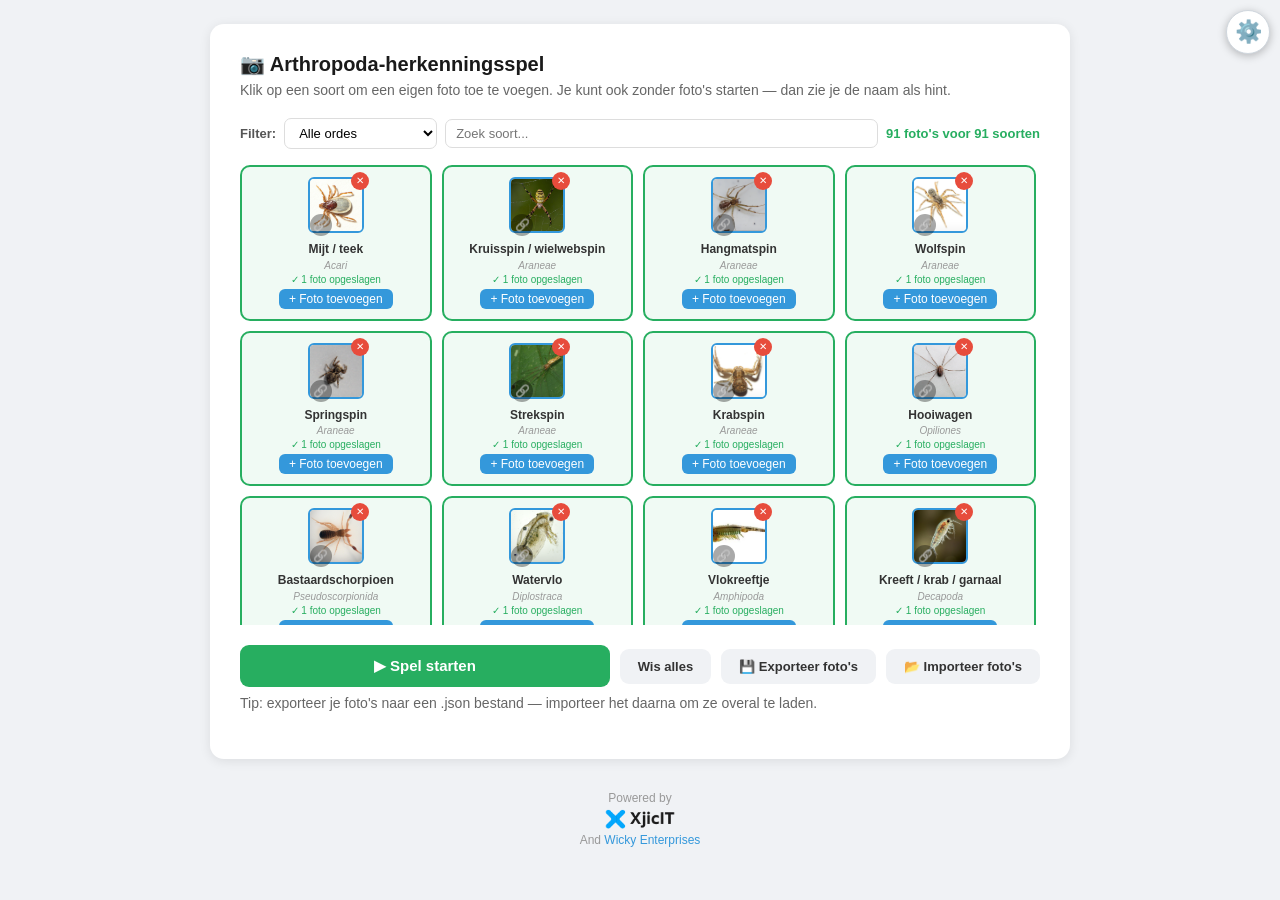
==== commit 1168f4ad: "fixed naming and added json" ====
--- a/index.html
+++ b/index.html
@@ -3,10 +3,42 @@
 <head>
   <meta charset="UTF-8">
   <title>Arthropoda-herkenningsspel</title>
+  <meta name="viewport" content="width=device-width, initial-scale=1">
+  <script>
+    /* Thema meteen toepassen om een lichte flits te voorkomen */
+    try {
+      var _s = JSON.parse(localStorage.getItem('arthropoda_settings'));
+      var _d = (_s && typeof _s.dark === 'boolean') ? _s.dark : window.matchMedia('(prefers-color-scheme: dark)').matches;
+      document.documentElement.setAttribute('data-theme', _d ? 'dark' : 'light');
+    } catch (e) {}
+  </script>
   <link rel="stylesheet" type="text/css" href="css/styles.css"/>
     
+ 
+  
 </head>
 <body>
+
+<!-- ══ INSTELLINGEN ══ -->
+<button type="button" id="settings-btn" aria-label="Instellingen" aria-haspopup="dialog" title="Instellingen">⚙️</button>
+<div id="settings-overlay">
+  <div id="settings-panel" role="dialog" aria-modal="true" aria-labelledby="settings-title">
+    <div class="settings-head">
+      <h2 id="settings-title">Instellingen</h2>
+      <button type="button" id="settings-close" aria-label="Sluiten" title="Sluiten">✕</button>
+    </div>
+    <label class="sw-row">
+      <span class="sw-text">Donkere modus</span>
+      <span class="sw"><input type="checkbox" role="switch" id="set-dark"><span class="track"></span></span>
+    </label>
+    <label class="sw-row">
+      <span class="sw-text">Antwoorden zelf typen
+        <span class="sw-hint">Typ de namen in plaats van ze te kiezen. Gaat in bij de volgende vraag.</span>
+      </span>
+      <span class="sw"><input type="checkbox" role="switch" id="set-typing"><span class="track"></span></span>
+    </label>
+  </div>
+</div>
 
 <!-- ══ SETUP ══ -->
 <div class="card" id="setup">
@@ -48,7 +80,13 @@
   <div class="progress-track"><div class="progress-fill" id="prog" style="width:0%"></div></div>
 
   <div class="photo-wrap">
-    <div class="photo-frame"><img id="taxon-img" src="img/images.jpg" alt="arthropoda"></div>
+    <div class="photo-frame">
+      <button class="photo-nav photo-nav-left" id="photo-nav-left" onclick="navigatePhoto(-1)">&#8592;</button>
+      <img id="taxon-img" src="img/images.jpg" alt="arthropoda">
+      <span class="photo-link-badge" id="photo-link-badge" aria-hidden="true">🔗</span>
+      <button class="photo-nav photo-nav-right" id="photo-nav-right" onclick="navigatePhoto(1)">&#8594;</button>
+    </div>
+    <div class="photo-counter-game" id="photo-counter-game"></div>
   </div>
 
   <div class="grid" id="selects-grid"></div>
@@ -82,7 +120,7 @@
 
 <footer>
   <p>Powered by</p>
-  <a href="https://github.com/JariKooper">
+  <a href="https://site.xjicit.nl">
     <img src="img/Logo.png" class="logo" alt="XjicIT logo">
   </a>
   <p> And <a href="https://github.com/Wicky11453">Wicky Enterprises</a></p>
@@ -109,7 +147,10 @@
   { name:"Vlokreeftje",             orde:"Amphipoda",        fylogenie:{fylum:"Arthropoda",subfylum:"Crustacea",klasse:"Malacostraca",subklasse:"",orde:"Amphipoda",suborde:"",superfamilie:"",familie:""} },
   { name:"Kreeft / krab / garnaal", orde:"Decapoda",         fylogenie:{fylum:"Arthropoda",subfylum:"Crustacea",klasse:"Malacostraca",subklasse:"",orde:"Decapoda",suborde:"",superfamilie:"",familie:""} },
   { name:"Pissebed",                orde:"Isopoda",          fylogenie:{fylum:"Arthropoda",subfylum:"Crustacea",klasse:"Malacostraca",subklasse:"",orde:"Isopoda",suborde:"",superfamilie:"",familie:""} },
-
+  { name:"Kieuwpootkreetjes",                orde:"",      fylogenie:{fylum:"Arthropoda",subfylum:"Crustacea",klasse:"Branchiopoda",subklasse:"",orde:"",suborde:"",superfamilie:"",familie:""} },
+  { name:"Roeipootkreeftjes",                orde:"",      fylogenie:{fylum:"Arthropoda",subfylum:"Crustacea",klasse:"Branchiopoda",subklasse:"Copepoda",orde:"",suborde:"",superfamilie:"",familie:""} },
+  { name:"Hogere kreeften",                orde:"",      fylogenie:{fylum:"Arthropoda",subfylum:"Crustacea",klasse:"Malacostraca",subklasse:"",orde:"",suborde:"",superfamilie:"",familie:""} },
+  { name:"Mosselkreeftjes",                orde:"",      fylogenie:{fylum:"Arthropoda",subfylum:"Crustacea",klasse:"Ostracoda",subklasse:"",orde:"",suborde:"",superfamilie:"",familie:""} },
   // MYRIAPODA
   { name:"Duizendpoot",             orde:"Chilopoda",        fylogenie:{fylum:"Arthropoda",subfylum:"Myriapoda",klasse:"Chilopoda",subklasse:"",orde:"",suborde:"",superfamilie:"",familie:""} },
   { name:"Miljoenpoot",             orde:"Diplopoda",        fylogenie:{fylum:"Arthropoda",subfylum:"Myriapoda",klasse:"Diplopoda",subklasse:"",orde:"",suborde:"",superfamilie:"",familie:""} },
@@ -118,108 +159,346 @@
   { name:"Springstaart",            orde:"Collembola",       fylogenie:{fylum:"Arthropoda",subfylum:"Hexapoda",klasse:"Entognatha",subklasse:"",orde:"Collembola",suborde:"",superfamilie:"",familie:""} },
 
   // INSECTA – Exopterygota
-  { name:"Kakkerlak / termieten",               orde:"Blattodea",        fylogenie:{fylum:"Arthropoda",subfylum:"Hexapoda",klasse:"Insecta",subklasse:"Exopterygota / Hemimetabola",orde:"Blattodea",suborde:"",superfamilie:"",familie:""} },
-  { name:"Oorworm",                 orde:"Dermaptera",       fylogenie:{fylum:"Arthropoda",subfylum:"Hexapoda",klasse:"Insecta",subklasse:"Exopterygota / Hemimetabola",orde:"Dermaptera",suborde:"",superfamilie:"",familie:""} },
-  { name:"Haft / eendagsvlieg",     orde:"Ephemeroptera",    fylogenie:{fylum:"Arthropoda",subfylum:"Hexapoda",klasse:"Insecta",subklasse:"Exopterygota / Hemimetabola",orde:"Ephemeroptera",suborde:"",superfamilie:"",familie:""} },
-  { name:"Schildwants",             orde:"Hemiptera",        fylogenie:{fylum:"Arthropoda",subfylum:"Hexapoda",klasse:"Insecta",subklasse:"Exopterygota / Hemimetabola",orde:"Hemiptera",suborde:"Heteroptera",superfamilie:"",familie:"Pentatomidae"} },
-  { name:"Blindwants",              orde:"Hemiptera",        fylogenie:{fylum:"Arthropoda",subfylum:"Hexapoda",klasse:"Insecta",subklasse:"Exopterygota / Hemimetabola",orde:"Hemiptera",suborde:"Heteroptera",superfamilie:"",familie:"Miridae"} },
-  { name:"Schaatsenrijder",         orde:"Hemiptera",        fylogenie:{fylum:"Arthropoda",subfylum:"Hexapoda",klasse:"Insecta",subklasse:"Exopterygota / Hemimetabola",orde:"Hemiptera",suborde:"Heteroptera",superfamilie:"",familie:"Gerridae"} },
-  { name:"Rugzwemmer / bootsmannetje", orde:"Hemiptera",     fylogenie:{fylum:"Arthropoda",subfylum:"Hexapoda",klasse:"Insecta",subklasse:"Exopterygota / Hemimetabola",orde:"Hemiptera",suborde:"Heteroptera",superfamilie:"",familie:"Notonectidae"} },
-  { name:"Duikerwants",             orde:"Hemiptera",        fylogenie:{fylum:"Arthropoda",subfylum:"Hexapoda",klasse:"Insecta",subklasse:"Exopterygota / Hemimetabola",orde:"Hemiptera",suborde:"Heteroptera",superfamilie:"",familie:"Corixidae"} },
-  { name:"Schuimcicade",            orde:"Hemiptera",        fylogenie:{fylum:"Arthropoda",subfylum:"Hexapoda",klasse:"Insecta",subklasse:"Exopterygota / Hemimetabola",orde:"Hemiptera",suborde:"Auchenorrhyncha",superfamilie:"",familie:"Aphrophoridae"} },
-  { name:"Spoorcicade",             orde:"Hemiptera",        fylogenie:{fylum:"Arthropoda",subfylum:"Hexapoda",klasse:"Insecta",subklasse:"Exopterygota / Hemimetabola",orde:"Hemiptera",suborde:"Auchenorrhyncha",superfamilie:"",familie:"Delphacidae"} },
-  { name:"Dwergcicade",             orde:"Hemiptera",        fylogenie:{fylum:"Arthropoda",subfylum:"Hexapoda",klasse:"Insecta",subklasse:"Exopterygota / Hemimetabola",orde:"Hemiptera",suborde:"Auchenorrhyncha",superfamilie:"",familie:"Cicadellidae"} },
-  { name:"Bladluis",                orde:"Hemiptera",        fylogenie:{fylum:"Arthropoda",subfylum:"Hexapoda",klasse:"Insecta",subklasse:"Exopterygota / Hemimetabola",orde:"Hemiptera",suborde:"Sternorrhyncha",superfamilie:"Aphidoidea",familie:""} },
-  { name:"Schorpioenvlieg",         orde:"Mecoptera",        fylogenie:{fylum:"Arthropoda",subfylum:"Hexapoda",klasse:"Insecta",subklasse:"Exopterygota / Hemimetabola",orde:"Mecoptera",suborde:"",superfamilie:"",familie:""} },
-  { name:"Slijkvlieg",              orde:"Megaloptera",      fylogenie:{fylum:"Arthropoda",subfylum:"Hexapoda",klasse:"Insecta",subklasse:"Exopterygota / Hemimetabola",orde:"Megaloptera",suborde:"",superfamilie:"",familie:""} },
-  { name:"Rotsspringer / franjestaart",            orde:"Archaeognatha",    fylogenie:{fylum:"Arthropoda",subfylum:"Hexapoda",klasse:"Insecta",subklasse:"Exopterygota / Hemimetabola",orde:"Archaeognatha",suborde:"",superfamilie:"",familie:""} },
-  { name:"Gaasvlieg / mierenleeuw", orde:"Neuroptera",       fylogenie:{fylum:"Arthropoda",subfylum:"Hexapoda",klasse:"Insecta",subklasse:"Exopterygota / Hemimetabola",orde:"Neuroptera",suborde:"",superfamilie:"",familie:""} },
-  { name:"Libel",                   orde:"Odonata",          fylogenie:{fylum:"Arthropoda",subfylum:"Hexapoda",klasse:"Insecta",subklasse:"Exopterygota / Hemimetabola",orde:"Odonata",suborde:"Anisoptera",superfamilie:"",familie:""} },
-  { name:"Waterjuffer",             orde:"Odonata",          fylogenie:{fylum:"Arthropoda",subfylum:"Hexapoda",klasse:"Insecta",subklasse:"Exopterygota / Hemimetabola",orde:"Odonata",suborde:"Zygoptera",superfamilie:"",familie:""} },
-  { name:"Veldsprinkhaan",          orde:"Orthoptera",       fylogenie:{fylum:"Arthropoda",subfylum:"Hexapoda",klasse:"Insecta",subklasse:"Exopterygota / Hemimetabola",orde:"Orthoptera",suborde:"",superfamilie:"",familie:"Acrididae"} },
-  { name:"Krekel",                  orde:"Orthoptera",       fylogenie:{fylum:"Arthropoda",subfylum:"Hexapoda",klasse:"Insecta",subklasse:"Exopterygota / Hemimetabola",orde:"Orthoptera",suborde:"",superfamilie:"",familie:"Gryllidae"} },
-  { name:"Veenmol",                 orde:"Orthoptera",       fylogenie:{fylum:"Arthropoda",subfylum:"Hexapoda",klasse:"Insecta",subklasse:"Exopterygota / Hemimetabola",orde:"Orthoptera",suborde:"",superfamilie:"",familie:"Gryllotalpidae"} },
-  { name:"Doornsprinkhaan",         orde:"Orthoptera",       fylogenie:{fylum:"Arthropoda",subfylum:"Hexapoda",klasse:"Insecta",subklasse:"Exopterygota / Hemimetabola",orde:"Orthoptera",suborde:"",superfamilie:"",familie:"Tetrigidae"} },
-  { name:"Sabelsprinkhaan",         orde:"Orthoptera",       fylogenie:{fylum:"Arthropoda",subfylum:"Hexapoda",klasse:"Insecta",subklasse:"Exopterygota / Hemimetabola",orde:"Orthoptera",suborde:"",superfamilie:"",familie:"Tettigoniidae"} },
-  { name:"Steenvlieg",              orde:"Plecoptera",       fylogenie:{fylum:"Arthropoda",subfylum:"Hexapoda",klasse:"Insecta",subklasse:"Exopterygota / Hemimetabola",orde:"Plecoptera",suborde:"",superfamilie:"",familie:""} },
-  { name:"Dierluis",                orde:"Psocodea",         fylogenie:{fylum:"Arthropoda",subfylum:"Hexapoda",klasse:"Insecta",subklasse:"Exopterygota / Hemimetabola",orde:"Psocodea",suborde:"Phthiraptera",superfamilie:"",familie:""} },
-  { name:"Stofluis",                orde:"Psocodea",         fylogenie:{fylum:"Arthropoda",subfylum:"Hexapoda",klasse:"Insecta",subklasse:"Exopterygota / Hemimetabola",orde:"Psocodea",suborde:"Psocoptera",superfamilie:"",familie:""} },
-  { name:"Kameelhalsvlieg",         orde:"Raphidioptera",    fylogenie:{fylum:"Arthropoda",subfylum:"Hexapoda",klasse:"Insecta",subklasse:"Exopterygota / Hemimetabola",orde:"Raphidioptera",suborde:"",superfamilie:"",familie:""} },
-  { name:"Vlo",                     orde:"Siphonaptera",     fylogenie:{fylum:"Arthropoda",subfylum:"Hexapoda",klasse:"Insecta",subklasse:"Exopterygota / Hemimetabola",orde:"Siphonaptera",suborde:"",superfamilie:"",familie:""} },
-  { name:"Trips",                   orde:"Thysanoptera",     fylogenie:{fylum:"Arthropoda",subfylum:"Hexapoda",klasse:"Insecta",subklasse:"Exopterygota / Hemimetabola",orde:"Thysanoptera",suborde:"",superfamilie:"",familie:""} },
-  { name:"Kokerjuffer / schietmotten",             orde:"Trichoptera",      fylogenie:{fylum:"Arthropoda",subfylum:"Hexapoda",klasse:"Insecta",subklasse:"Exopterygota / Hemimetabola",orde:"Trichoptera",suborde:"",superfamilie:"",familie:""} },
-  { name:"Zilvervisje",             orde:"Zygentoma",        fylogenie:{fylum:"Arthropoda",subfylum:"Hexapoda",klasse:"Insecta",subklasse:"Exopterygota / Hemimetabola",orde:"Zygentoma",suborde:"",superfamilie:"",familie:""} },
+  { name:"Kakkerlak / termieten",               orde:"Blattodea",        fylogenie:{fylum:"Arthropoda",subfylum:"Hexapoda",klasse:"Insecta",subklasse:"",orde:"Blattodea",suborde:"",superfamilie:"",familie:""} },
+  { name:"Oorworm",                 orde:"Dermaptera",       fylogenie:{fylum:"Arthropoda",subfylum:"Hexapoda",klasse:"Insecta",subklasse:"",orde:"Dermaptera",suborde:"",superfamilie:"",familie:""} },
+  { name:"Haft / eendagsvlieg",     orde:"Ephemeroptera",    fylogenie:{fylum:"Arthropoda",subfylum:"Hexapoda",klasse:"Insecta",subklasse:"",orde:"Ephemeroptera",suborde:"",superfamilie:"",familie:""} },
+  { name:"Schildwants",             orde:"Hemiptera",        fylogenie:{fylum:"Arthropoda",subfylum:"Hexapoda",klasse:"Insecta",subklasse:"",orde:"Hemiptera",suborde:"Heteroptera",superfamilie:"",familie:"Pentatomidae"} },
+  { name:"Blindwants",              orde:"Hemiptera",        fylogenie:{fylum:"Arthropoda",subfylum:"Hexapoda",klasse:"Insecta",subklasse:"",orde:"Hemiptera",suborde:"Heteroptera",superfamilie:"",familie:"Miridae"} },
+  { name:"Schaatsenrijder",         orde:"Hemiptera",        fylogenie:{fylum:"Arthropoda",subfylum:"Hexapoda",klasse:"Insecta",subklasse:"",orde:"Hemiptera",suborde:"Heteroptera",superfamilie:"",familie:"Gerridae"} },
+  { name:"Rugzwemmer / bootsmannetje", orde:"Hemiptera",     fylogenie:{fylum:"Arthropoda",subfylum:"Hexapoda",klasse:"Insecta",subklasse:"",orde:"Hemiptera",suborde:"Heteroptera",superfamilie:"",familie:"Notonectidae"} },
+  { name:"Duikerwants",             orde:"Hemiptera",        fylogenie:{fylum:"Arthropoda",subfylum:"Hexapoda",klasse:"Insecta",subklasse:"",orde:"Hemiptera",suborde:"Heteroptera",superfamilie:"",familie:"Corixidae"} },
+  { name:"Schuimcicade",            orde:"Hemiptera",        fylogenie:{fylum:"Arthropoda",subfylum:"Hexapoda",klasse:"Insecta",subklasse:"",orde:"Hemiptera",suborde:"Auchenorrhyncha",superfamilie:"",familie:"Aphrophoridae"} },
+  { name:"Spoorcicade",             orde:"Hemiptera",        fylogenie:{fylum:"Arthropoda",subfylum:"Hexapoda",klasse:"Insecta",subklasse:"",orde:"Hemiptera",suborde:"Auchenorrhyncha",superfamilie:"",familie:"Delphacidae"} },
+  { name:"Dwergcicade",             orde:"Hemiptera",        fylogenie:{fylum:"Arthropoda",subfylum:"Hexapoda",klasse:"Insecta",subklasse:"",orde:"Hemiptera",suborde:"Auchenorrhyncha",superfamilie:"",familie:"Cicadellidae"} },
+  { name:"Bladluis",                orde:"Hemiptera",        fylogenie:{fylum:"Arthropoda",subfylum:"Hexapoda",klasse:"Insecta",subklasse:"",orde:"Hemiptera",suborde:"Sternorrhyncha",superfamilie:"Aphidoidea",familie:""} },
+  { name:"Schorpioenvlieg",         orde:"Mecoptera",        fylogenie:{fylum:"Arthropoda",subfylum:"Hexapoda",klasse:"Insecta",subklasse:"",orde:"Mecoptera",suborde:"",superfamilie:"",familie:""} },
+  { name:"Slijkvlieg",              orde:"Megaloptera",      fylogenie:{fylum:"Arthropoda",subfylum:"Hexapoda",klasse:"Insecta",subklasse:"",orde:"Megaloptera",suborde:"",superfamilie:"",familie:""} },
+  { name:"Rotsspringer / franjestaart",            orde:"Archaeognatha",    fylogenie:{fylum:"Arthropoda",subfylum:"Hexapoda",klasse:"Insecta",subklasse:"",orde:"Archaeognatha",suborde:"",superfamilie:"",familie:""} },
+  { name:"Gaasvlieg / mierenleeuw", orde:"Neuroptera",       fylogenie:{fylum:"Arthropoda",subfylum:"Hexapoda",klasse:"Insecta",subklasse:"",orde:"Neuroptera",suborde:"",superfamilie:"",familie:""} },
+  { name:"Libel",                   orde:"Odonata",          fylogenie:{fylum:"Arthropoda",subfylum:"Hexapoda",klasse:"Insecta",subklasse:"",orde:"Odonata",suborde:"Anisoptera",superfamilie:"",familie:""} },
+  { name:"Waterjuffer",             orde:"Odonata",          fylogenie:{fylum:"Arthropoda",subfylum:"Hexapoda",klasse:"Insecta",subklasse:"",orde:"Odonata",suborde:"Zygoptera",superfamilie:"",familie:""} },
+  { name:"Veldsprinkhaan",          orde:"Orthoptera",       fylogenie:{fylum:"Arthropoda",subfylum:"Hexapoda",klasse:"Insecta",subklasse:"",orde:"Orthoptera",suborde:"",superfamilie:"",familie:"Acrididae"} },
+  { name:"Krekel",                  orde:"Orthoptera",       fylogenie:{fylum:"Arthropoda",subfylum:"Hexapoda",klasse:"Insecta",subklasse:"",orde:"Orthoptera",suborde:"",superfamilie:"",familie:"Gryllidae"} },
+  { name:"Veenmol",                 orde:"Orthoptera",       fylogenie:{fylum:"Arthropoda",subfylum:"Hexapoda",klasse:"Insecta",subklasse:"",orde:"Orthoptera",suborde:"",superfamilie:"",familie:"Gryllotalpidae"} },
+  { name:"Doornsprinkhaan",         orde:"Orthoptera",       fylogenie:{fylum:"Arthropoda",subfylum:"Hexapoda",klasse:"Insecta",subklasse:"",orde:"Orthoptera",suborde:"",superfamilie:"",familie:"Tetrigidae"} },
+  { name:"Sabelsprinkhaan",         orde:"Orthoptera",       fylogenie:{fylum:"Arthropoda",subfylum:"Hexapoda",klasse:"Insecta",subklasse:"",orde:"Orthoptera",suborde:"",superfamilie:"",familie:"Tettigoniidae"} },
+  { name:"Steenvlieg",              orde:"Plecoptera",       fylogenie:{fylum:"Arthropoda",subfylum:"Hexapoda",klasse:"Insecta",subklasse:"",orde:"Plecoptera",suborde:"",superfamilie:"",familie:""} },
+  { name:"Dierluis",                orde:"Psocodea",         fylogenie:{fylum:"Arthropoda",subfylum:"Hexapoda",klasse:"Insecta",subklasse:"",orde:"Psocodea",suborde:"Phthiraptera",superfamilie:"",familie:""} },
+  { name:"Stofluis",                orde:"Psocodea",         fylogenie:{fylum:"Arthropoda",subfylum:"Hexapoda",klasse:"Insecta",subklasse:"",orde:"Psocodea",suborde:"Psocoptera",superfamilie:"",familie:""} },
+  { name:"Kameelhalsvlieg",         orde:"Raphidioptera",    fylogenie:{fylum:"Arthropoda",subfylum:"Hexapoda",klasse:"Insecta",subklasse:"",orde:"Raphidioptera",suborde:"",superfamilie:"",familie:""} },
+  { name:"Vlo",                     orde:"Siphonaptera",     fylogenie:{fylum:"Arthropoda",subfylum:"Hexapoda",klasse:"Insecta",subklasse:"",orde:"Siphonaptera",suborde:"",superfamilie:"",familie:""} },
+  { name:"Trips",                   orde:"Thysanoptera",     fylogenie:{fylum:"Arthropoda",subfylum:"Hexapoda",klasse:"Insecta",subklasse:"",orde:"Thysanoptera",suborde:"",superfamilie:"",familie:""} },
+  { name:"Kokerjuffer / schietmotten",             orde:"Trichoptera",      fylogenie:{fylum:"Arthropoda",subfylum:"Hexapoda",klasse:"Insecta",subklasse:"",orde:"Trichoptera",suborde:"",superfamilie:"",familie:""} },
+  { name:"Zilvervisje",             orde:"Zygentoma",        fylogenie:{fylum:"Arthropoda",subfylum:"Hexapoda",klasse:"Insecta",subklasse:"",orde:"Zygentoma",suborde:"",superfamilie:"",familie:""} },
 
   // INSECTA – Endopterygota / Coleoptera
-  { name:"Soldaatje / weekschildkever",               orde:"Coleoptera",       fylogenie:{fylum:"Arthropoda",subfylum:"Hexapoda",klasse:"Insecta",subklasse:"Endopterygota / Holometabola",orde:"Coleoptera",suborde:"",superfamilie:"",familie:"Cantharidae"} },
-  { name:"Loopkever",               orde:"Coleoptera",       fylogenie:{fylum:"Arthropoda",subfylum:"Hexapoda",klasse:"Insecta",subklasse:"Endopterygota / Holometabola",orde:"Coleoptera",suborde:"",superfamilie:"",familie:"Carabidae"} },
-  { name:"Boktor",                  orde:"Coleoptera",       fylogenie:{fylum:"Arthropoda",subfylum:"Hexapoda",klasse:"Insecta",subklasse:"Endopterygota / Holometabola",orde:"Coleoptera",suborde:"",superfamilie:"",familie:"Cerambycidae"} },
-  { name:"Bladkever",               orde:"Coleoptera",       fylogenie:{fylum:"Arthropoda",subfylum:"Hexapoda",klasse:"Insecta",subklasse:"Endopterygota / Holometabola",orde:"Coleoptera",suborde:"",superfamilie:"",familie:"Chrysomelidae"} },
-  { name:"Lieveheersbeestje",       orde:"Coleoptera",       fylogenie:{fylum:"Arthropoda",subfylum:"Hexapoda",klasse:"Insecta",subklasse:"Endopterygota / Holometabola",orde:"Coleoptera",suborde:"",superfamilie:"",familie:"Coccinellidae"} },
-  { name:"Snuitkever",              orde:"Coleoptera",       fylogenie:{fylum:"Arthropoda",subfylum:"Hexapoda",klasse:"Insecta",subklasse:"Endopterygota / Holometabola",orde:"Coleoptera",suborde:"",superfamilie:"",familie:"Curculionidae"} },
-  { name:"Waterroofkever",          orde:"Coleoptera",       fylogenie:{fylum:"Arthropoda",subfylum:"Hexapoda",klasse:"Insecta",subklasse:"Endopterygota / Holometabola",orde:"Coleoptera",suborde:"",superfamilie:"",familie:"Dytiscidae"} },
-  { name:"Kniptor",                 orde:"Coleoptera",       fylogenie:{fylum:"Arthropoda",subfylum:"Hexapoda",klasse:"Insecta",subklasse:"Endopterygota / Holometabola",orde:"Coleoptera",suborde:"",superfamilie:"",familie:"Elateridae"} },
-  { name:"Schrijvertje",            orde:"Coleoptera",       fylogenie:{fylum:"Arthropoda",subfylum:"Hexapoda",klasse:"Insecta",subklasse:"Endopterygota / Holometabola",orde:"Coleoptera",suborde:"",superfamilie:"",familie:"Gyrinidae"} },
-  { name:"Spinnende waterkever",    orde:"Coleoptera",       fylogenie:{fylum:"Arthropoda",subfylum:"Hexapoda",klasse:"Insecta",subklasse:"Endopterygota / Holometabola",orde:"Coleoptera",suborde:"",superfamilie:"",familie:"Hydrophilidae"} },
-  { name:"Aaskever",                orde:"Coleoptera",       fylogenie:{fylum:"Arthropoda",subfylum:"Hexapoda",klasse:"Insecta",subklasse:"Endopterygota / Holometabola",orde:"Coleoptera",suborde:"",superfamilie:"",familie:"Silphidae"} },
-  { name:"Kortschildkever",         orde:"Coleoptera",       fylogenie:{fylum:"Arthropoda",subfylum:"Hexapoda",klasse:"Insecta",subklasse:"Endopterygota / Holometabola",orde:"Coleoptera",suborde:"",superfamilie:"",familie:"Staphylinidae"} },
-  { name:"Bladsprietkever",         orde:"Coleoptera",       fylogenie:{fylum:"Arthropoda",subfylum:"Hexapoda",klasse:"Insecta",subklasse:"Endopterygota / Holometabola",orde:"Coleoptera",suborde:"",superfamilie:"",familie:"Scarabaeidae"} },
+  { name:"Soldaatje / weekschildkever",               orde:"Coleoptera",       fylogenie:{fylum:"Arthropoda",subfylum:"Hexapoda",klasse:"Insecta",subklasse:"",orde:"Coleoptera",suborde:"",superfamilie:"",familie:"Cantharidae"} },
+  { name:"Loopkever",               orde:"Coleoptera",       fylogenie:{fylum:"Arthropoda",subfylum:"Hexapoda",klasse:"Insecta",subklasse:"",orde:"Coleoptera",suborde:"",superfamilie:"",familie:"Carabidae"} },
+  { name:"Boktor",                  orde:"Coleoptera",       fylogenie:{fylum:"Arthropoda",subfylum:"Hexapoda",klasse:"Insecta",subklasse:"",orde:"Coleoptera",suborde:"",superfamilie:"",familie:"Cerambycidae"} },
+  { name:"Bladkever",               orde:"Coleoptera",       fylogenie:{fylum:"Arthropoda",subfylum:"Hexapoda",klasse:"Insecta",subklasse:"",orde:"Coleoptera",suborde:"",superfamilie:"",familie:"Chrysomelidae"} },
+  { name:"Lieveheersbeestje",       orde:"Coleoptera",       fylogenie:{fylum:"Arthropoda",subfylum:"Hexapoda",klasse:"Insecta",subklasse:"",orde:"Coleoptera",suborde:"",superfamilie:"",familie:"Coccinellidae"} },
+  { name:"Snuitkever",              orde:"Coleoptera",       fylogenie:{fylum:"Arthropoda",subfylum:"Hexapoda",klasse:"Insecta",subklasse:"",orde:"Coleoptera",suborde:"",superfamilie:"",familie:"Curculionidae"} },
+  { name:"Waterroofkever",          orde:"Coleoptera",       fylogenie:{fylum:"Arthropoda",subfylum:"Hexapoda",klasse:"Insecta",subklasse:"",orde:"Coleoptera",suborde:"",superfamilie:"",familie:"Dytiscidae"} },
+  { name:"Kniptor",                 orde:"Coleoptera",       fylogenie:{fylum:"Arthropoda",subfylum:"Hexapoda",klasse:"Insecta",subklasse:"",orde:"Coleoptera",suborde:"",superfamilie:"",familie:"Elateridae"} },
+  { name:"Schrijvertje",            orde:"Coleoptera",       fylogenie:{fylum:"Arthropoda",subfylum:"Hexapoda",klasse:"Insecta",subklasse:"",orde:"Coleoptera",suborde:"",superfamilie:"",familie:"Gyrinidae"} },
+  { name:"Spinnende waterkever",    orde:"Coleoptera",       fylogenie:{fylum:"Arthropoda",subfylum:"Hexapoda",klasse:"Insecta",subklasse:"",orde:"Coleoptera",suborde:"",superfamilie:"",familie:"Hydrophilidae"} },
+  { name:"Aaskever",                orde:"Coleoptera",       fylogenie:{fylum:"Arthropoda",subfylum:"Hexapoda",klasse:"Insecta",subklasse:"",orde:"Coleoptera",suborde:"",superfamilie:"",familie:"Silphidae"} },
+  { name:"Kortschildkever",         orde:"Coleoptera",       fylogenie:{fylum:"Arthropoda",subfylum:"Hexapoda",klasse:"Insecta",subklasse:"",orde:"Coleoptera",suborde:"",superfamilie:"",familie:"Staphylinidae"} },
+  { name:"Bladsprietkever",         orde:"Coleoptera",       fylogenie:{fylum:"Arthropoda",subfylum:"Hexapoda",klasse:"Insecta",subklasse:"",orde:"Coleoptera",suborde:"",superfamilie:"",familie:"Scarabaeidae"} },
 
   // INSECTA – Endopterygota / Diptera – Brachycera
-  { name:"Roofvlieg",               orde:"Diptera",          fylogenie:{fylum:"Arthropoda",subfylum:"Hexapoda",klasse:"Insecta",subklasse:"Endopterygota / Holometabola",orde:"Diptera",suborde:"Brachycera",superfamilie:"",familie:"Asilidae"} },
-  { name:"Bromvlieg / vleesvlieg",               orde:"Diptera",          fylogenie:{fylum:"Arthropoda",subfylum:"Hexapoda",klasse:"Insecta",subklasse:"Endopterygota / Holometabola",orde:"Diptera",suborde:"Brachycera",superfamilie:"",familie:"Calliphoridae"} },
-  { name:"Slankpootvlieg",          orde:"Diptera",          fylogenie:{fylum:"Arthropoda",subfylum:"Hexapoda",klasse:"Insecta",subklasse:"Endopterygota / Holometabola",orde:"Diptera",suborde:"Brachycera",superfamilie:"",familie:"Dolichopodidae"} },
-  { name:"Dansvlieg",               orde:"Diptera",          fylogenie:{fylum:"Arthropoda",subfylum:"Hexapoda",klasse:"Insecta",subklasse:"Endopterygota / Holometabola",orde:"Diptera",suborde:"Brachycera",superfamilie:"",familie:"Empididae"} },
-  { name:"Echte vlieg",             orde:"Diptera",          fylogenie:{fylum:"Arthropoda",subfylum:"Hexapoda",klasse:"Insecta",subklasse:"Endopterygota / Holometabola",orde:"Diptera",suborde:"Brachycera",superfamilie:"",familie:"Muscidae"} },
-  { name:"Snipvlieg",               orde:"Diptera",          fylogenie:{fylum:"Arthropoda",subfylum:"Hexapoda",klasse:"Insecta",subklasse:"Endopterygota / Holometabola",orde:"Diptera",suborde:"Brachycera",superfamilie:"",familie:"Rhagionidae"} },
-  { name:"Wapenvlieg",              orde:"Diptera",          fylogenie:{fylum:"Arthropoda",subfylum:"Hexapoda",klasse:"Insecta",subklasse:"Endopterygota / Holometabola",orde:"Diptera",suborde:"Brachycera",superfamilie:"",familie:"Stratiomyidae"} },
-  { name:"Zweefvlieg",              orde:"Diptera",          fylogenie:{fylum:"Arthropoda",subfylum:"Hexapoda",klasse:"Insecta",subklasse:"Endopterygota / Holometabola",orde:"Diptera",suborde:"Brachycera",superfamilie:"",familie:"Syrphidae"} },
-  { name:"Daas",                    orde:"Diptera",          fylogenie:{fylum:"Arthropoda",subfylum:"Hexapoda",klasse:"Insecta",subklasse:"Endopterygota / Holometabola",orde:"Diptera",suborde:"Brachycera",superfamilie:"",familie:"Tabanidae"} },
-  { name:"Sluipvlieg",              orde:"Diptera",          fylogenie:{fylum:"Arthropoda",subfylum:"Hexapoda",klasse:"Insecta",subklasse:"Endopterygota / Holometabola",orde:"Diptera",suborde:"Brachycera",superfamilie:"",familie:"Tachinidae"} },
+  { name:"Roofvlieg",               orde:"Diptera",          fylogenie:{fylum:"Arthropoda",subfylum:"Hexapoda",klasse:"Insecta",subklasse:"",orde:"Diptera",suborde:"Brachycera",superfamilie:"",familie:"Asilidae"} },
+  { name:"Bromvlieg / vleesvlieg",               orde:"Diptera",          fylogenie:{fylum:"Arthropoda",subfylum:"Hexapoda",klasse:"Insecta",subklasse:"",orde:"Diptera",suborde:"Brachycera",superfamilie:"",familie:"Calliphoridae"} },
+  { name:"Slankpootvlieg",          orde:"Diptera",          fylogenie:{fylum:"Arthropoda",subfylum:"Hexapoda",klasse:"Insecta",subklasse:"",orde:"Diptera",suborde:"Brachycera",superfamilie:"",familie:"Dolichopodidae"} },
+  { name:"Dansvlieg",               orde:"Diptera",          fylogenie:{fylum:"Arthropoda",subfylum:"Hexapoda",klasse:"Insecta",subklasse:"",orde:"Diptera",suborde:"Brachycera",superfamilie:"",familie:"Empididae"} },
+  { name:"Echte vlieg",             orde:"Diptera",          fylogenie:{fylum:"Arthropoda",subfylum:"Hexapoda",klasse:"Insecta",subklasse:"",orde:"Diptera",suborde:"Brachycera",superfamilie:"",familie:"Muscidae"} },
+  { name:"Snipvlieg",               orde:"Diptera",          fylogenie:{fylum:"Arthropoda",subfylum:"Hexapoda",klasse:"Insecta",subklasse:"",orde:"Diptera",suborde:"Brachycera",superfamilie:"",familie:"Rhagionidae"} },
+  { name:"Wapenvlieg",              orde:"Diptera",          fylogenie:{fylum:"Arthropoda",subfylum:"Hexapoda",klasse:"Insecta",subklasse:"",orde:"Diptera",suborde:"Brachycera",superfamilie:"",familie:"Stratiomyidae"} },
+  { name:"Zweefvlieg",              orde:"Diptera",          fylogenie:{fylum:"Arthropoda",subfylum:"Hexapoda",klasse:"Insecta",subklasse:"",orde:"Diptera",suborde:"Brachycera",superfamilie:"",familie:"Syrphidae"} },
+  { name:"Daas",                    orde:"Diptera",          fylogenie:{fylum:"Arthropoda",subfylum:"Hexapoda",klasse:"Insecta",subklasse:"",orde:"Diptera",suborde:"Brachycera",superfamilie:"",familie:"Tabanidae"} },
+  { name:"Sluipvlieg",              orde:"Diptera",          fylogenie:{fylum:"Arthropoda",subfylum:"Hexapoda",klasse:"Insecta",subklasse:"",orde:"Diptera",suborde:"Brachycera",superfamilie:"",familie:"Tachinidae"} },
 
   // INSECTA – Endopterygota / Diptera – Nematocera
-  { name:"Rouwvlieg / zwarte vlieg",               orde:"Diptera",          fylogenie:{fylum:"Arthropoda",subfylum:"Hexapoda",klasse:"Insecta",subklasse:"Endopterygota / Holometabola",orde:"Diptera",suborde:"Nematocera",superfamilie:"",familie:"Bibionidae"} },
-  { name:"Knut",                    orde:"Diptera",          fylogenie:{fylum:"Arthropoda",subfylum:"Hexapoda",klasse:"Insecta",subklasse:"Endopterygota / Holometabola",orde:"Diptera",suborde:"Nematocera",superfamilie:"",familie:"Ceratopogonidae"} },
-  { name:"Dansmug",                 orde:"Diptera",          fylogenie:{fylum:"Arthropoda",subfylum:"Hexapoda",klasse:"Insecta",subklasse:"Endopterygota / Holometabola",orde:"Diptera",suborde:"Nematocera",superfamilie:"",familie:"Chironomidae"} },
-  { name:"Steekmug",                orde:"Diptera",          fylogenie:{fylum:"Arthropoda",subfylum:"Hexapoda",klasse:"Insecta",subklasse:"Endopterygota / Holometabola",orde:"Diptera",suborde:"Nematocera",superfamilie:"",familie:"Culicidae"} },
-  { name:"Langpootmug",             orde:"Diptera",          fylogenie:{fylum:"Arthropoda",subfylum:"Hexapoda",klasse:"Insecta",subklasse:"Endopterygota / Holometabola",orde:"Diptera",suborde:"Nematocera",superfamilie:"",familie:"Tipulidae"} },
+  { name:"Rouwvlieg / zwarte vlieg",               orde:"Diptera",          fylogenie:{fylum:"Arthropoda",subfylum:"Hexapoda",klasse:"Insecta",subklasse:"",orde:"Diptera",suborde:"Nematocera",superfamilie:"",familie:"Bibionidae"} },
+  { name:"Knut",                    orde:"Diptera",          fylogenie:{fylum:"Arthropoda",subfylum:"Hexapoda",klasse:"Insecta",subklasse:"",orde:"Diptera",suborde:"Nematocera",superfamilie:"",familie:"Ceratopogonidae"} },
+  { name:"Dansmug",                 orde:"Diptera",          fylogenie:{fylum:"Arthropoda",subfylum:"Hexapoda",klasse:"Insecta",subklasse:"",orde:"Diptera",suborde:"Nematocera",superfamilie:"",familie:"Chironomidae"} },
+  { name:"Steekmug",                orde:"Diptera",          fylogenie:{fylum:"Arthropoda",subfylum:"Hexapoda",klasse:"Insecta",subklasse:"",orde:"Diptera",suborde:"Nematocera",superfamilie:"",familie:"Culicidae"} },
+  { name:"Langpootmug",             orde:"Diptera",          fylogenie:{fylum:"Arthropoda",subfylum:"Hexapoda",klasse:"Insecta",subklasse:"",orde:"Diptera",suborde:"Nematocera",superfamilie:"",familie:"Tipulidae"} },
 
   // INSECTA – Endopterygota / Hymenoptera
-  { name:"Honingbij / hommel",      orde:"Hymenoptera",      fylogenie:{fylum:"Arthropoda",subfylum:"Hexapoda",klasse:"Insecta",subklasse:"Endopterygota / Holometabola",orde:"Hymenoptera",suborde:"Apocrita",superfamilie:"Aculeata",familie:"Apidae"} },
-  { name:"Mier",                    orde:"Hymenoptera",      fylogenie:{fylum:"Arthropoda",subfylum:"Hexapoda",klasse:"Insecta",subklasse:"Endopterygota / Holometabola",orde:"Hymenoptera",suborde:"Apocrita",superfamilie:"Aculeata",familie:"Formicidae"} },
-  { name:"Langsteelgraafwesp",               orde:"Hymenoptera",      fylogenie:{fylum:"Arthropoda",subfylum:"Hexapoda",klasse:"Insecta",subklasse:"Endopterygota / Holometabola",orde:"Hymenoptera",suborde:"Apocrita",superfamilie:"Aculeata",familie:"Sphecidae"} },
-  { name:"Plooivleugelwesp",        orde:"Hymenoptera",      fylogenie:{fylum:"Arthropoda",subfylum:"Hexapoda",klasse:"Insecta",subklasse:"Endopterygota / Holometabola",orde:"Hymenoptera",suborde:"Apocrita",superfamilie:"Aculeata",familie:"Vespidae"} },
-  { name:"Galwesp",                 orde:"Hymenoptera",      fylogenie:{fylum:"Arthropoda",subfylum:"Hexapoda",klasse:"Insecta",subklasse:"Endopterygota / Holometabola",orde:"Hymenoptera",suborde:"Apocrita",superfamilie:"Parasitica",familie:"Cynipoidea"} },
-  { name:"Gewone sluipwesp",        orde:"Hymenoptera",      fylogenie:{fylum:"Arthropoda",subfylum:"Hexapoda",klasse:"Insecta",subklasse:"Endopterygota / Holometabola",orde:"Hymenoptera",suborde:"Apocrita",superfamilie:"Parasitica",familie:"Ichneumonidae"} },
-  { name:"Bladwesp",                orde:"Hymenoptera",      fylogenie:{fylum:"Arthropoda",subfylum:"Hexapoda",klasse:"Insecta",subklasse:"Endopterygota / Holometabola",orde:"Hymenoptera",suborde:"Symphyta",superfamilie:"",familie:""} },
+  { name:"Honingbij / hommel",      orde:"Hymenoptera",      fylogenie:{fylum:"Arthropoda",subfylum:"Hexapoda",klasse:"Insecta",subklasse:"",orde:"Hymenoptera",suborde:"Apocrita/Aculeata",superfamilie:"",familie:"Apidae"} },
+  { name:"Mier",                    orde:"Hymenoptera",      fylogenie:{fylum:"Arthropoda",subfylum:"Hexapoda",klasse:"Insecta",subklasse:"",orde:"Hymenoptera",suborde:"Apocrita/Aculeata",superfamilie:"",familie:"Formicidae"} },
+  { name:"Langsteelgraafwesp",               orde:"Hymenoptera",      fylogenie:{fylum:"Arthropoda",subfylum:"Hexapoda",klasse:"Insecta",subklasse:"",orde:"Hymenoptera",suborde:"Apocrita/Aculeata",superfamilie:"",familie:"Sphecidae"} },
+  { name:"Plooivleugelwesp",        orde:"Hymenoptera",      fylogenie:{fylum:"Arthropoda",subfylum:"Hexapoda",klasse:"Insecta",subklasse:"",orde:"Hymenoptera",suborde:"Apocrita/Aculeata",superfamilie:"",familie:"Vespidae"} },
+  { name:"Galwesp",                 orde:"Hymenoptera",      fylogenie:{fylum:"Arthropoda",subfylum:"Hexapoda",klasse:"Insecta",subklasse:"",orde:"Hymenoptera",suborde:"Apocrita/Aculeata",superfamilie:"Cynipoidea",familie:""} },
+  { name:"Gewone sluipwesp",        orde:"Hymenoptera",      fylogenie:{fylum:"Arthropoda",subfylum:"Hexapoda",klasse:"Insecta",subklasse:"",orde:"Hymenoptera",suborde:"Apocrita/Aculeata",superfamilie:"Cynipoidea",familie:"Ichneumonidae"} },
+  { name:"Bladwesp",                orde:"Hymenoptera",      fylogenie:{fylum:"Arthropoda",subfylum:"Hexapoda",klasse:"Insecta",subklasse:"",orde:"Hymenoptera",suborde:"Symphyta",superfamilie:"",familie:""} },
 
   // INSECTA – Endopterygota / Lepidoptera
-  { name:"Pijlstaart",              orde:"Lepidoptera",      fylogenie:{fylum:"Arthropoda",subfylum:"Hexapoda",klasse:"Insecta",subklasse:"Endopterygota / Holometabola",orde:"Lepidoptera",suborde:"",superfamilie:"Bombycoidea",familie:"Sphingidae"} },
-  { name:"Spanner",                 orde:"Lepidoptera",      fylogenie:{fylum:"Arthropoda",subfylum:"Hexapoda",klasse:"Insecta",subklasse:"Endopterygota / Holometabola",orde:"Lepidoptera",suborde:"",superfamilie:"Geometroidea",familie:"Geometridae"} },
-  { name:"Spinner",                 orde:"Lepidoptera",      fylogenie:{fylum:"Arthropoda",subfylum:"Hexapoda",klasse:"Insecta",subklasse:"Endopterygota / Holometabola",orde:"Lepidoptera",suborde:"",superfamilie:"Lasiocampoidea",familie:"Lasiocampidae"} },
-  { name:"Uil (nachtvlinder)",      orde:"Lepidoptera",      fylogenie:{fylum:"Arthropoda",subfylum:"Hexapoda",klasse:"Insecta",subklasse:"Endopterygota / Holometabola",orde:"Lepidoptera",suborde:"",superfamilie:"Noctuoidea",familie:"Noctuidae"} },
-  { name:"Spinneruil",              orde:"Lepidoptera",      fylogenie:{fylum:"Arthropoda",subfylum:"Hexapoda",klasse:"Insecta",subklasse:"Endopterygota / Holometabola",orde:"Lepidoptera",suborde:"",superfamilie:"Noctuoidea",familie:"Erebidae"} },
-  { name:"Blauwtje / vuurvlinder",  orde:"Lepidoptera",      fylogenie:{fylum:"Arthropoda",subfylum:"Hexapoda",klasse:"Insecta",subklasse:"Endopterygota / Holometabola",orde:"Lepidoptera",suborde:"",superfamilie:"Papilionoidea",familie:"Lycaenidae"} },
-  { name:"Schoenlapper / parelmoervlinders /zandoogje", orde:"Lepidoptera",      fylogenie:{fylum:"Arthropoda",subfylum:"Hexapoda",klasse:"Insecta",subklasse:"Endopterygota / Holometabola",orde:"Lepidoptera",suborde:"",superfamilie:"Papilionoidea",familie:"Nymphalidae"} },
-  { name:"Witje (dagvlinder)",      orde:"Lepidoptera",      fylogenie:{fylum:"Arthropoda",subfylum:"Hexapoda",klasse:"Insecta",subklasse:"Endopterygota / Holometabola",orde:"Lepidoptera",suborde:"",superfamilie:"Papilionoidea",familie:"Pieridae"} },
-  { name:"Bladroller",              orde:"Lepidoptera",      fylogenie:{fylum:"Arthropoda",subfylum:"Hexapoda",klasse:"Insecta",subklasse:"Endopterygota / Holometabola",orde:"Lepidoptera",suborde:"",superfamilie:"Tortricoidea",familie:"Tortricidae"} },
+  { name:"Pijlstaart",              orde:"Lepidoptera",      fylogenie:{fylum:"Arthropoda",subfylum:"Hexapoda",klasse:"Insecta",subklasse:"",orde:"Lepidoptera",suborde:"",superfamilie:"Bombycoidea",familie:"Sphingidae"} },
+  { name:"Spanner",                 orde:"Lepidoptera",      fylogenie:{fylum:"Arthropoda",subfylum:"Hexapoda",klasse:"Insecta",subklasse:"",orde:"Lepidoptera",suborde:"",superfamilie:"Geometroidea",familie:"Geometridae"} },
+  { name:"Spinner",                 orde:"Lepidoptera",      fylogenie:{fylum:"Arthropoda",subfylum:"Hexapoda",klasse:"Insecta",subklasse:"",orde:"Lepidoptera",suborde:"",superfamilie:"Lasiocampoidea",familie:"Lasiocampidae"} },
+  { name:"Uil (nachtvlinder)",      orde:"Lepidoptera",      fylogenie:{fylum:"Arthropoda",subfylum:"Hexapoda",klasse:"Insecta",subklasse:"",orde:"Lepidoptera",suborde:"",superfamilie:"Noctuoidea",familie:"Noctuidae"} },
+  { name:"Spinneruil",              orde:"Lepidoptera",      fylogenie:{fylum:"Arthropoda",subfylum:"Hexapoda",klasse:"Insecta",subklasse:"",orde:"Lepidoptera",suborde:"",superfamilie:"Noctuoidea",familie:"Erebidae"} },
+  { name:"Blauwtje / vuurvlinder",  orde:"Lepidoptera",      fylogenie:{fylum:"Arthropoda",subfylum:"Hexapoda",klasse:"Insecta",subklasse:"",orde:"Lepidoptera",suborde:"",superfamilie:"Papilionoidea",familie:"Lycaenidae"} },
+  { name:"Schoenlapper / parelmoervlinders /zandoogje", orde:"Lepidoptera",      fylogenie:{fylum:"Arthropoda",subfylum:"Hexapoda",klasse:"Insecta",subklasse:"",orde:"Lepidoptera",suborde:"",superfamilie:"Papilionoidea",familie:"Nymphalidae"} },
+  { name:"Witje (dagvlinder)",      orde:"Lepidoptera",      fylogenie:{fylum:"Arthropoda",subfylum:"Hexapoda",klasse:"Insecta",subklasse:"",orde:"Lepidoptera",suborde:"",superfamilie:"Papilionoidea",familie:"Pieridae"} },
+  { name:"Bladroller",              orde:"Lepidoptera",      fylogenie:{fylum:"Arthropoda",subfylum:"Hexapoda",klasse:"Insecta",subklasse:"",orde:"Lepidoptera",suborde:"",superfamilie:"Tortricoidea",familie:"Tortricidae"} },
 ];
 
 // ── DROPDOWN OPTIES ──────────────────────────────────────────
 const options = {
-  fylum:       ["","Arthropoda"],
   subfylum:    ["","Chelicerata","Crustacea","Myriapoda","Hexapoda"],
   klasse:      ["","Arachnida","Branchiopoda","Chilopoda","Diplopoda","Entognatha","Insecta","Malacostraca","Ostracoda"],
-  subklasse:   ["","Diplostraca","Endopterygota / Holometabola ","Exopterygota / Hemimetabola"],
+  subklasse:   ["","Diplostraca","Copepoda",],
   orde:        ["","Acari","Araneae","Amphipoda","Blattodea","Collembola","Decapoda","Opiliones","Pseudoscorpionida","Isopoda","Dermaptera","Ephemeroptera","Hemiptera","Mecoptera","Megaloptera","Archaeognatha","Neuroptera","Odonata","Orthoptera","Plecoptera","Psocodea","Raphidioptera","Siphonaptera","Thysanoptera","Trichoptera","Zygentoma","Coleoptera","Diptera","Hymenoptera","Lepidoptera"],
-  suborde:     ["","Anisoptera","Zygoptera","Heteroptera","Auchenorrhyncha","Sternorrhyncha","Phthiraptera","Psocoptera","Brachycera","Nematocera","Apocrita","Symphyta"],
+  suborde:     ["","Anisoptera","Zygoptera","Heteroptera","Auchenorrhyncha","Sternorrhyncha","Phthiraptera","Psocoptera","Brachycera","Nematocera","Apocrita/Aculeata","Symphyta"],
   superfamilie:["","Aphidoidea","Cynipoidea","Bombycoidea","Geometroidea","Lasiocampoidea","Noctuoidea","Papilionoidea","Tortricoidea"],
   familie:     ["","Araneidae","Linyphiidae","Lycosidae","Salticidae","Tetragnathidae","Thomisidae","Pentatomidae","Miridae","Gerridae","Notonectidae","Corixidae","Aphrophoridae","Delphacidae","Cicadellidae","Acrididae","Gryllidae","Gryllotalpidae","Tetrigidae","Tettigoniidae","Cantharidae","Carabidae","Cerambycidae","Chrysomelidae","Coccinellidae","Curculionidae","Dytiscidae","Elateridae","Gyrinidae","Hydrophilidae","Silphidae","Staphylinidae","Scarabaeidae","Asilidae","Calliphoridae","Dolichopodidae","Empididae","Muscidae","Rhagionidae","Stratiomyidae","Syrphidae","Tabanidae","Tachinidae","Bibionidae","Ceratopogonidae","Chironomidae","Culicidae","Tipulidae","Apidae","Formicidae","Sphecidae","Vespidae","Ichneumonidae","Sphingidae","Geometridae","Lasiocampidae","Noctuidae","Erebidae","Lycaenidae","Nymphalidae","Pieridae","Tortricidae"]
 };
 
 const levels = Object.keys(options);
-const photoData = {};
+const photoData = {}; // photoData[i] = array of base64 strings
+const linkData  = {}; // linkData[i]  = array van URL's, parallel aan photoData[i] ('' = geen link)
 let order = [], curIdx = 0, totalScore = 0, totalPossible = 0, correctAnswers = 0;
+let currentPhotoIdx = 0; // which photo is currently shown in the game
+
+// ── INSTELLINGEN ─────────────────────────────────────────────
+const SETTINGS_KEY = 'arthropoda_settings';
+const settings = { dark: false, typing: false };   // blijft in het geheugen als localStorage niet werkt
+let typingMode = false;                            // per vraag vastgelegd in loadTaxon()
+(function loadSettings() {
+  let saved = null;
+  try { saved = JSON.parse(localStorage.getItem(SETTINGS_KEY)); } catch (e) {}
+  if (saved && typeof saved.dark === 'boolean') settings.dark = saved.dark;
+  else { try { settings.dark = window.matchMedia('(prefers-color-scheme: dark)').matches; } catch (e) {} }
+  if (saved && typeof saved.typing === 'boolean') settings.typing = saved.typing;
+})();
+function saveSettings() { try { localStorage.setItem(SETTINGS_KEY, JSON.stringify(settings)); } catch (e) {} }
+
+function applyTheme() {
+  document.documentElement.setAttribute('data-theme', settings.dark ? 'dark' : 'light');
+  const img = document.getElementById('taxon-img');
+  if (img && img.dataset.ph) img.src = makePlaceholder(img.dataset.ph);   // placeholder direct in juiste kleur
+}
+
+function esc(s) { return String(s).replace(/[&<>"']/g, c => ({'&':'&amp;','<':'&lt;','>':'&gt;','"':'&quot;',"'":'&#39;'}[c])); }
+
+// Tolerant controleren van getypte antwoorden
+function normAnswer(s) {
+  return String(s || '').normalize('NFD').replace(/[\u0300-\u036f]/g, '').toLowerCase().replace(/[^a-z0-9]/g, '');
+}
+function lev(a, b) {
+  const d = [];
+  for (let i = 0; i <= a.length; i++) d[i] = [i];
+  for (let j = 1; j <= b.length; j++) d[0][j] = j;
+  for (let i = 1; i <= a.length; i++)
+    for (let j = 1; j <= b.length; j++)
+      d[i][j] = Math.min(d[i-1][j] + 1, d[i][j-1] + 1, d[i-1][j-1] + (a[i-1] === b[j-1] ? 0 : 1));
+  return d[a.length][b.length];
+}
+function matchTyped(given, correct) {
+  const g = normAnswer(given);
+  if (!g) return false;
+  // "" mag volledig of per deel (voor of na de /) worden getypt
+  const cands = [correct, ...correct.split('/')].map(normAnswer).filter(Boolean);
+  return cands.some(c => g === c || (c.length >= 6 && lev(g, c) <= 1));
+}
+
+// Paneel openen/sluiten
+let settingsLastFocus = null;
+function openSettings() {
+  settingsLastFocus = document.activeElement;
+  document.getElementById('set-dark').checked   = settings.dark;
+  document.getElementById('set-typing').checked = settings.typing;
+  document.getElementById('settings-overlay').classList.add('open');
+  document.getElementById('set-dark').focus();
+}
+function closeSettings() {
+  document.getElementById('settings-overlay').classList.remove('open');
+  if (settingsLastFocus && settingsLastFocus.focus) settingsLastFocus.focus();
+}
+function initSettingsUI() {
+  const overlay = document.getElementById('settings-overlay');
+  document.getElementById('settings-btn').addEventListener('click', openSettings);
+  document.getElementById('settings-close').addEventListener('click', closeSettings);
+  overlay.addEventListener('click', e => { if (e.target === overlay) closeSettings(); });
+  document.getElementById('set-dark').addEventListener('change', e => {
+    settings.dark = e.target.checked; saveSettings(); applyTheme();
+  });
+  document.getElementById('set-typing').addEventListener('change', e => {
+    settings.typing = e.target.checked; saveSettings();   // geldt vanaf de volgende vraag
+  });
+  document.addEventListener('keydown', e => {
+    if (!overlay.classList.contains('open')) return;
+    if (e.key === 'Escape') { e.preventDefault(); closeSettings(); return; }
+    if (e.key === 'Tab') {   // focus binnen het paneel houden
+      const f = Array.from(overlay.querySelectorAll('button, input')).filter(el => !el.disabled);
+      const first = f[0], last = f[f.length - 1];
+      if (e.shiftKey && document.activeElement === first) { e.preventDefault(); last.focus(); }
+      else if (!e.shiftKey && document.activeElement === last) { e.preventDefault(); first.focus(); }
+    }
+  });
+  // Enter in een typeveld = Controleer
+  document.getElementById('selects-grid').addEventListener('keydown', e => {
+    if (e.key === 'Enter' && !e.isComposing && e.target.tagName === 'INPUT' &&
+        document.getElementById('check-btn').style.display !== 'none') {
+      e.preventDefault(); checkAnswers();
+    }
+  });
+}
+
+// ── LINKS BIJ FOTO'S ─────────────────────────────────────────
+// Geeft { url } terug (leeg = geen link) of { error } bij een ongeldige URL.
+function normalizeUrl(raw) {
+  let v = String(raw || '').trim();
+  if (!v) return { url: '' };
+  if (/\s/.test(v)) return { error: 'Een link mag geen spaties bevatten.' };
+  if (/^\/\//.test(v)) v = 'https:' + v;
+  else if (/^https?:\/\//i.test(v)) { /* ok */ }
+  else if (/^[a-z][a-z0-9+.-]*:(?!\d)/i.test(v)) return { error: 'Alleen http:// en https:// links zijn toegestaan.' };
+  else v = 'https://' + v;
+  let u;
+  try { u = new URL(v); } catch (e) { return { error: 'Dit is geen geldige link.' }; }
+  if (u.protocol !== 'http:' && u.protocol !== 'https:') return { error: 'Alleen http:// en https:// links zijn toegestaan.' };
+  if (u.username || u.password) return { error: 'Links met een gebruikersnaam of wachtwoord zijn niet toegestaan.' };
+  if (!u.hostname.includes('.') && u.hostname !== 'localhost') return { error: 'Dit is geen geldige link.' };
+  return { url: u.href };
+}
+function sanitizeLink(x) { const r = normalizeUrl(x); return r.error ? '' : r.url; }
+function linkHost(url) { try { return new URL(url).hostname.replace(/^www\./, ''); } catch (e) { return url; } }
+
+// Houd linkData[i] even lang als photoData[i]
+function syncLinks(i) {
+  const n = (photoData[i] || []).length;
+  const a = Array.isArray(linkData[i]) ? linkData[i] : [];
+  while (a.length < n) a.push('');
+  a.length = n;
+  linkData[i] = a;
+}
+function saveLinks(i) {
+  try {
+    const a = linkData[i] || [];
+    if (a.some(Boolean)) localStorage.setItem('arthropoda_link_' + i, JSON.stringify(a));
+    else localStorage.removeItem('arthropoda_link_' + i);
+  } catch (e) { console.warn('Links opslaan mislukt:', e); }
+}
+
+// Leest een json-waarde: string, array van strings, of array met {src, link}-objecten
+function parseEntries(v) {
+  const list = Array.isArray(v) ? v : [v];
+  const photos = [], links = [];
+  list.forEach(item => {
+    let src = null, link = '';
+    if (typeof item === 'string') src = item;
+    else if (item && typeof item === 'object') { src = item.src; link = sanitizeLink(item.link); }
+    if (typeof src === 'string' && src.startsWith('data:image')) { photos.push(src); links.push(link); }
+  });
+  return { photos, links };
+}
+
+// Kleine popup om een link in te voeren, te wijzigen of te verwijderen
+let linkCtx = null, linkLastFocus = null;
+function buildLinkEditor() {
+  const ov = document.createElement('div');
+  ov.id = 'link-overlay';
+  ov.innerHTML = `<div id="link-panel" role="dialog" aria-modal="true" aria-labelledby="link-title">
+      <h3 id="link-title">Link bij deze foto</h3>
+      <p class="link-hint">Een klik op de foto in het spel opent deze pagina in een nieuw tabblad.</p>
+      <input type="text" id="link-input" inputmode="url" autocomplete="off" spellcheck="false" placeholder="https://waarneming.nl/...">
+      <div class="link-error" id="link-error" role="alert"></div>
+      <div class="link-actions">
+        <button type="button" class="btn-start" id="link-save">Opslaan</button>
+        <button type="button" class="btn-secondary" id="link-remove">Link verwijderen</button>
+        <button type="button" class="btn-secondary" id="link-cancel">Annuleren</button>
+      </div>
+    </div>`;
+  document.body.appendChild(ov);
+  ov.addEventListener('click', e => { if (e.target === ov) closeLinkEditor(); });
+  document.getElementById('link-save').addEventListener('click', saveLinkEditor);
+  document.getElementById('link-remove').addEventListener('click', removeLinkEditor);
+  document.getElementById('link-cancel').addEventListener('click', closeLinkEditor);
+  const inp = document.getElementById('link-input');
+  inp.addEventListener('input', () => { document.getElementById('link-error').textContent = ''; });
+  ov.addEventListener('keydown', e => {
+    if (e.key === 'Escape') { e.preventDefault(); e.stopPropagation(); closeLinkEditor(); }
+    else if (e.key === 'Enter' && e.target === inp) { e.preventDefault(); saveLinkEditor(); }
+    else if (e.key === 'Tab') {   // focus binnen de popup houden
+      const f = Array.from(ov.querySelectorAll('button, input')).filter(el => !el.disabled && el.offsetParent !== null);
+      const first = f[0], last = f[f.length - 1];
+      if (e.shiftKey && document.activeElement === first) { e.preventDefault(); last.focus(); }
+      else if (!e.shiftKey && document.activeElement === last) { e.preventDefault(); first.focus(); }
+    }
+  });
+  return ov;
+}
+function openLinkEditor(index, pi) {
+  let ov = document.getElementById('link-overlay') || buildLinkEditor();
+  syncLinks(index);
+  linkCtx = { index, pi };
+  linkLastFocus = document.activeElement;
+  const cur = linkData[index][pi] || '';
+  const inp = document.getElementById('link-input');
+  inp.value = cur;
+  document.getElementById('link-error').textContent = '';
+  document.getElementById('link-remove').style.display = cur ? '' : 'none';
+  ov.classList.add('open');
+  inp.focus(); inp.select();
+}
+function closeLinkEditor() {
+  const ov = document.getElementById('link-overlay');
+  if (ov) ov.classList.remove('open');
+  linkCtx = null;
+  if (linkLastFocus && linkLastFocus.focus && document.contains(linkLastFocus)) linkLastFocus.focus();
+}
+function saveLinkEditor() {
+  if (!linkCtx) return;
+  const r = normalizeUrl(document.getElementById('link-input').value);
+  if (r.error) { document.getElementById('link-error').textContent = r.error; document.getElementById('link-input').focus(); return; }
+  commitLink(r.url);
+}
+function removeLinkEditor() { if (linkCtx) commitLink(''); }
+function commitLink(url) {
+  const { index, pi } = linkCtx;
+  if (!photoData[index] || pi >= photoData[index].length) { closeLinkEditor(); return; }
+  syncLinks(index);
+  linkData[index][pi] = url;
+  saveLinks(index);
+  linkLastFocus = null;
+  refreshThumbStrip(index);
+  closeLinkEditor();
+}
+
+// In het spel: klik op de foto opent de link in een nieuw tabblad
+function setGameLink(url) {
+  const img = document.getElementById('taxon-img');
+  const badge = document.getElementById('photo-link-badge');
+  const safe = url ? sanitizeLink(url) : '';
+  if (safe) {
+    img.dataset.link = safe;
+    img.classList.add('has-link');
+    img.title = 'Open ' + linkHost(safe);
+    img.tabIndex = 0;
+    img.setAttribute('role', 'link');
+    if (badge) badge.style.display = 'flex';
+  } else {
+    delete img.dataset.link;
+    img.classList.remove('has-link');
+    img.removeAttribute('title');
+    img.removeAttribute('tabindex');
+    img.removeAttribute('role');
+    if (badge) badge.style.display = 'none';
+  }
+}
+function openGameLink() {
+  const u = document.getElementById('taxon-img').dataset.link;
+  const safe = u ? sanitizeLink(u) : '';
+  if (safe) window.open(safe, '_blank', 'noopener,noreferrer');
+}
+document.getElementById('taxon-img').addEventListener('click', openGameLink);
+document.getElementById('taxon-img').addEventListener('keydown', e => {
+  if ((e.key === 'Enter' || e.key === ' ') && e.target.dataset.link) { e.preventDefault(); openGameLink(); }
+});
 
 // ── SETUP ─────────────────────────────────────────────────────
 function buildUploadGrid() {
@@ -234,12 +513,18 @@
     cell.className = 'upload-cell';
     cell.id = 'cell-' + i;
     cell.innerHTML = `
-      <input type="file" accept="image/*" onchange="handlePhoto(${i}, this)">
-      <img class="thumb" id="thumb-${i}" src="" alt="">
-      <span class="icon">📷</span>
+      <input type="file" accept="image/*" multiple onchange="handlePhoto(${i}, this)" id="file-${i}" style="display:none">
+      <div class="thumb-strip" id="thumb-strip-${i}"></div>
+      <span class="icon" id="icon-${i}">📷</span>
       <div class="lbl">${t.name}</div>
       <div class="tax">${t.orde}</div>
-      <div class="sub" id="sub-${i}">klik om foto te kiezen</div>`;
+      <div class="sub" id="sub-${i}">klik om foto's te kiezen</div>
+      <button class="btn-add-photo" onclick="document.getElementById('file-${i}').click()">+ Foto toevoegen</button>`;
+    cell.addEventListener('click', function(e) {
+      if (e.target.tagName !== 'BUTTON' && e.target.tagName !== 'IMG') {
+        document.getElementById('file-' + i).click();
+      }
+    });
     g.appendChild(cell);
   });
   updateCounter();
@@ -257,23 +542,76 @@
 }
 
 function handlePhoto(index, input) {
-  const file = input.files[0];
-  if (!file) return;
-  const reader = new FileReader();
-  reader.onload = e => {
-    photoData[index] = e.target.result;
-    try { localStorage.setItem('arthropoda_photo_' + index, e.target.result); } catch(err) { console.warn('Opslag vol:', err); }
-    document.getElementById('thumb-' + index).src = e.target.result;
-    document.getElementById('cell-' + index).classList.add('has-photo');
-    document.getElementById('sub-' + index).textContent = '✓ Foto opgeslagen';
-    updateCounter();
-  };
-  reader.readAsDataURL(file);
+  const files = Array.from(input.files);
+  if (!files.length) return;
+  if (!photoData[index]) photoData[index] = [];
+  let loaded = 0;
+  files.forEach(file => {
+    const reader = new FileReader();
+    reader.onload = e => {
+      photoData[index].push(e.target.result);
+      syncLinks(index);
+      try {
+        localStorage.setItem('arthropoda_photo_' + index, JSON.stringify(photoData[index]));
+      } catch(err) { console.warn('Opslag vol:', err); }
+      saveLinks(index);
+      loaded++;
+      if (loaded === files.length) refreshThumbStrip(index);
+    };
+    reader.readAsDataURL(file);
+  });
+}
+
+function refreshThumbStrip(index) {
+  const strip = document.getElementById('thumb-strip-' + index);
+  const icon  = document.getElementById('icon-' + index);
+  strip.innerHTML = '';
+  const photos = photoData[index] || [];
+  syncLinks(index);
+  photos.forEach((src, pi) => {
+    const wrapper = document.createElement('div');
+    wrapper.className = 'thumb-wrapper';
+    wrapper.innerHTML = `<img class="thumb" src="${src}" alt="">
+      <button class="btn-del-photo" title="Verwijder" onclick="deletePhoto(${index},${pi}); event.stopPropagation()">✕</button>`;
+    const url = linkData[index][pi] || '';
+    const lb = document.createElement('button');
+    lb.type = 'button';
+    lb.className = 'btn-link-photo' + (url ? ' has-link' : '');
+    lb.textContent = '🔗';
+    lb.title = url ? 'Link: ' + url + ' (klik om te wijzigen)' : 'Link toevoegen';
+    lb.setAttribute('aria-label', url ? 'Link wijzigen' : 'Link toevoegen');
+    lb.addEventListener('click', ev => { ev.stopPropagation(); openLinkEditor(index, pi); });
+    wrapper.appendChild(lb);
+    strip.appendChild(wrapper);
+  });
+  document.getElementById('cell-' + index).classList.toggle('has-photo', photos.length > 0);
+  icon.style.display = photos.length > 0 ? 'none' : '';
+  document.getElementById('sub-' + index).textContent =
+    photos.length > 0 ? `✓ ${photos.length} foto${photos.length > 1 ? "'s" : ''} opgeslagen` : "klik om foto's te kiezen";
+  updateCounter();
+}
+
+function deletePhoto(index, pi) {
+  if (!photoData[index]) return;
+  syncLinks(index);
+  photoData[index].splice(pi, 1);
+  linkData[index].splice(pi, 1);          // link verdwijnt mee met de foto, andere links blijven kloppen
+  if (photoData[index].length === 0) {
+    delete photoData[index];
+    delete linkData[index];
+    try { localStorage.removeItem('arthropoda_photo_' + index); } catch(e) {}
+    try { localStorage.removeItem('arthropoda_link_' + index); } catch(e) {}
+  } else {
+    try { localStorage.setItem('arthropoda_photo_' + index, JSON.stringify(photoData[index])); } catch(e) {}
+    saveLinks(index);
+  }
+  refreshThumbStrip(index);
 }
 
 function updateCounter() {
   const n = Object.keys(photoData).length;
-  document.getElementById('photo-counter').textContent = n + ' foto' + (n === 1 ? '' : '\'s') + ' toegevoegd';
+  const total = Object.values(photoData).reduce((s, arr) => s + (arr ? arr.length : 0), 0);
+  document.getElementById('photo-counter').textContent = total + ' foto' + (total === 1 ? '' : "'s") + ' voor ' + n + ' soort' + (n === 1 ? '' : 'en');
 }
 
 function selectAll() {
@@ -283,11 +621,16 @@
   Object.keys(photoData).forEach(k => {
     delete photoData[k];
     try { localStorage.removeItem('arthropoda_photo_' + k); } catch(e) {}
+    delete linkData[k];
+    try { localStorage.removeItem('arthropoda_link_' + k); } catch(e) {}
   });
   taxa.forEach((_, i) => {
-    document.getElementById('thumb-' + i).src = '';
+    const strip = document.getElementById('thumb-strip-' + i);
+    if (strip) strip.innerHTML = '';
+    const icon = document.getElementById('icon-' + i);
+    if (icon) icon.style.display = '';
     document.getElementById('cell-' + i).classList.remove('has-photo');
-    document.getElementById('sub-' + i).textContent = 'klik om foto te kiezen';
+    document.getElementById('sub-' + i).textContent = "klik om foto's te kiezen";
   });
   updateCounter();
 }
@@ -298,11 +641,14 @@
   g.innerHTML = '';
   levels.forEach(key => {
     const d = document.createElement('div'); d.className = 'field';
-    const lbl = document.createElement('label'); lbl.htmlFor = 'sel-' + key;
+    const lbl = document.createElement('label'); lbl.htmlFor = 'sel-' + key; lbl.id = 'lbl-' + key;
     lbl.textContent = key.charAt(0).toUpperCase() + key.slice(1);
     const sel = document.createElement('select'); sel.id = 'sel-' + key;
     options[key].forEach(v => { const o = document.createElement('option'); o.value = v; o.textContent = v || '— kies —'; sel.appendChild(o); });
-    d.appendChild(lbl); d.appendChild(sel); g.appendChild(d);
+    const inp = document.createElement('input'); inp.type = 'text'; inp.id = 'inp-' + key;
+    inp.autocomplete = 'off'; inp.spellcheck = false; inp.placeholder = 'typ je antwoord'; inp.style.display = 'none';
+    inp.setAttribute('autocapitalize', 'off'); inp.setAttribute('autocorrect', 'off');
+    d.appendChild(lbl); d.appendChild(sel); d.appendChild(inp); g.appendChild(d);
   });
 }
 
@@ -310,11 +656,11 @@
   const canvas = document.createElement('canvas');
   canvas.width = 500; canvas.height = 300;
   const ctx = canvas.getContext('2d');
-  ctx.fillStyle = '#e8f4fd'; ctx.fillRect(0, 0, 500, 300);
-  ctx.fillStyle = '#3498db'; ctx.font = 'bold 26px Arial';
+  ctx.fillStyle = settings.dark ? '#27313c' : '#e8f4fd'; ctx.fillRect(0, 0, 500, 300);
+  ctx.fillStyle = settings.dark ? '#6cb6f0' : '#3498db'; ctx.font = 'bold 26px Arial';
   ctx.textAlign = 'center'; ctx.textBaseline = 'middle';
   ctx.fillText(name, 250, 130);
-  ctx.fillStyle = '#aaa'; ctx.font = '15px Arial';
+  ctx.fillStyle = settings.dark ? '#9aa5b1' : '#aaa'; ctx.font = '15px Arial';
   ctx.fillText('Geen foto toegevoegd', 250, 175);
   ctx.fillText('📷', 250, 215);
   return canvas.toDataURL();
@@ -323,8 +669,15 @@
 function loadTaxon(idx) {
   const ri = order[idx];
   const t  = taxa[ri];
-  document.getElementById('taxon-img').src = photoData[ri] ? photoData[ri] : makePlaceholder(t.name);
-  levels.forEach(k => { const s = document.getElementById('sel-' + k); s.value = ''; s.className = ''; s.disabled = false; });
+  currentPhotoIdx = 0;
+  showGamePhoto(ri);
+  typingMode = settings.typing;   // keuze geldt voor deze hele vraag
+  levels.forEach(k => {
+    const s = document.getElementById('sel-' + k), inp = document.getElementById('inp-' + k);
+    s.value = ''; s.className = ''; s.disabled = false; s.style.display = typingMode ? 'none' : '';
+    inp.value = ''; inp.className = ''; inp.disabled = false; inp.style.display = typingMode ? '' : 'none';
+    document.getElementById('lbl-' + k).htmlFor = typingMode ? 'inp-' + k : 'sel-' + k;
+  });
   document.getElementById('result-box').style.display = 'none';
   document.getElementById('check-btn').style.display  = '';
   document.getElementById('next-btn').style.display   = 'none';
@@ -332,6 +685,28 @@
   document.getElementById('q-total').textContent = order.length;
   document.getElementById('score-val').textContent = totalScore;
   document.getElementById('prog').style.width = Math.round((idx / order.length) * 100) + '%';
+  if (typingMode) document.getElementById('inp-' + levels[0]).focus({ preventScroll: true });
+}
+
+function showGamePhoto(ri) {
+  const t = taxa[ri];
+  const photos = photoData[ri];
+  const img = document.getElementById('taxon-img');
+  document.getElementById('photo-counter-game').textContent = '';
+  document.getElementById('photo-nav-left').style.display = 'none';
+  document.getElementById('photo-nav-right').style.display = 'none';
+  let link = '';
+  if (photos && photos.length > 0) {
+    delete img.dataset.ph;
+    const pick = Math.floor(Math.random() * photos.length);
+    currentPhotoIdx = pick;                       // onthoud welke foto getoond wordt
+    img.src = photos[pick];
+    link = (linkData[ri] || [])[pick] || '';      // de link van precies deze foto
+  } else {
+    img.dataset.ph = t.name;
+    img.src = makePlaceholder(t.name);
+  }
+  setGameLink(link);
 }
 
 function checkAnswers() {
@@ -340,11 +715,11 @@
   const details = [];
   levels.forEach(k => {
     const correct = t.fylogenie[k] || '';
-    const sel = document.getElementById('sel-' + k);
+    const sel = document.getElementById((typingMode ? 'inp-' : 'sel-') + k);
     const given = sel.value;
     if (correct.trim()) {
       possible++;
-      if (given === correct) { got++; sel.className = 'correct'; details.push({k, ok:true, correct}); }
+      if (typingMode ? matchTyped(given, correct) : given === correct) { got++; sel.className = 'correct'; details.push({k, ok:true, correct}); }
       else { sel.className = 'wrong'; details.push({k, ok:false, given, correct}); }
     } else { sel.className = 'irrelevant'; }
     sel.disabled = true;
@@ -365,11 +740,12 @@
     const row = document.createElement('div'); row.className = 'result-item';
     row.innerHTML = `<span class="key">${d.k}</span>
       <span class="${d.ok ? 'icon-ok' : 'icon-bad'}">${d.ok ? '✓' : '✗'}</span>
-      <span>${d.ok ? `<b>${d.correct}</b>` : `<span style="color:#e74c3c">${d.given||'—'}</span> → <b>${d.correct}</b>`}</span>`;
+      <span>${d.ok ? `<b>${d.correct}</b>` : `<span style="color:#e74c3c">${esc(d.given||'')||'—'}</span> → <b>${d.correct}</b>`}</span>`;
     rg.appendChild(row);
   });
   document.getElementById('check-btn').style.display = 'none';
   document.getElementById('next-btn').style.display  = 'inline-block';
+  if (typingMode) document.getElementById('next-btn').focus();   // Enter gaat dan naar de volgende vraag
 }
 
 function nextTaxon() {
@@ -425,7 +801,13 @@
 function exportFotos() {
   const n = Object.keys(photoData).length;
   if (n === 0) { alert('Je hebt nog geen foto\'s toegevoegd.'); return; }
-  const data = JSON.stringify(photoData);
+  // Foto's mét link worden {src, link}; foto's zonder link blijven gewone strings (oud formaat blijft leesbaar)
+  const out = {};
+  Object.keys(photoData).forEach(k => {
+    syncLinks(k);
+    out[k] = photoData[k].map((src, pi) => linkData[k][pi] ? { src, link: linkData[k][pi] } : src);
+  });
+  const data = JSON.stringify(out);
   const blob = new Blob([data], {type: 'application/json'});
   const url  = URL.createObjectURL(blob);
   const a    = document.createElement('a');
@@ -438,41 +820,23 @@
 async function loadDefaultFotos() {
   try {
     const response = await fetch('./arthropoda-fotos.json');
-
-    if (!response.ok) {
-      throw new Error('Default JSON not found');
-    }
-
+    if (!response.ok) throw new Error('Default JSON not found');
     const data = await response.json();
-
     let count = 0;
-
     Object.entries(data).forEach(([k, v]) => {
       const i = parseInt(k);
-
-      if (
-        i >= 0 &&
-        i < taxa.length &&
-        typeof v === 'string' &&
-        v.startsWith('data:image')
-      ) {
-        photoData[i] = v;
-
-        try {
-          localStorage.setItem('arthropoda_photo_' + i, v);
-        } catch (err) {}
-
-        document.getElementById('thumb-' + i).src = v;
-        document.getElementById('cell-' + i).classList.add('has-photo');
-        document.getElementById('sub-' + i).textContent = '✓ Foto opgeslagen';
-
-        count++;
-      }
+      if (i < 0 || i >= taxa.length) return;
+      // Support old format (single string) and new format (array)
+      const parsed = parseEntries(v);
+      let arr = parsed.photos;
+      if (arr.length === 0) return;
+      photoData[i] = arr;
+      linkData[i] = parsed.links;
+      refreshThumbStrip(i);
+      count += arr.length;
     });
-
     updateCounter();
-
-    console.log(`Loaded ${count} default photos`);
+    console.log(`Loaded ${count} photos`);
   } catch (err) {
     console.warn('No default photo JSON loaded:', err);
   }
@@ -488,14 +852,17 @@
       let count = 0;
       Object.entries(data).forEach(([k, v]) => {
         const i = parseInt(k);
-        if (i >= 0 && i < taxa.length && typeof v === 'string' && v.startsWith('data:image')) {
-          photoData[i] = v;
-          try { localStorage.setItem('arthropoda_photo_' + i, v); } catch(err) {}
-          document.getElementById('thumb-' + i).src = v;
-          document.getElementById('cell-' + i).classList.add('has-photo');
-          document.getElementById('sub-' + i).textContent = '\u2713 Foto opgeslagen';
-          count++;
-        }
+        if (i < 0 || i >= taxa.length) return;
+        // Support old format (single string) and new format (array)
+        const parsed = parseEntries(v);
+      let arr = parsed.photos;
+        if (arr.length === 0) return;
+        photoData[i] = arr;
+        linkData[i] = parsed.links;
+        try { localStorage.setItem('arthropoda_photo_' + i, JSON.stringify(arr)); } catch(err) {}
+        saveLinks(i);
+        refreshThumbStrip(i);
+        count += arr.length;
       });
       updateCounter();
       alert(count + ' foto\'s succesvol geladen!');
@@ -507,6 +874,8 @@
   input.value = '';
 }
 
+applyTheme();
+initSettingsUI();
 buildUploadGrid();
 
 let hasStoredPhotos = false;
@@ -515,14 +884,27 @@
 taxa.forEach((_, i) => {
   try {
     const saved = localStorage.getItem('arthropoda_photo_' + i);
-
     if (saved) {
       hasStoredPhotos = true;
-
-      photoData[i] = saved;
-      document.getElementById('thumb-' + i).src = saved;
-      document.getElementById('cell-' + i).classList.add('has-photo');
-      document.getElementById('sub-' + i).textContent = '✓ Foto opgeslagen';
+      // Support old format (string) and new format (JSON array)
+      let arr;
+      try {
+        arr = JSON.parse(saved);
+        if (!Array.isArray(arr)) arr = [arr];
+      } catch(e) {
+        arr = [saved]; // old plain base64 string
+      }
+      let savedLinks = [];
+      try { const l = JSON.parse(localStorage.getItem('arthropoda_link_' + i)); if (Array.isArray(l)) savedLinks = l; } catch(e) {}
+      const keepP = [], keepL = [];
+      arr.forEach((s, k) => {
+        if (typeof s === 'string' && s.startsWith('data:image')) { keepP.push(s); keepL.push(sanitizeLink(savedLinks[k])); }
+      });
+      if (keepP.length > 0) {
+        photoData[i] = keepP;
+        linkData[i] = keepL;
+        refreshThumbStrip(i);
+      }
     }
   } catch (e) {}
 });
--- a/css/styles.css
+++ b/css/styles.css
@@ -1,160 +1,372 @@
-::before, *::after { box-sizing: border-box; margin: 0; padding: 0; }
-    body {
-      font-family: Arial, sans-serif;
-      background: #f0f2f5;
-      color: #1a1a1a;
-      min-height: 100vh;
-      display: flex;
-      flex-direction: column;
-      align-items: center;
-      padding: 24px 12px;
-    }
-    .card {
-      background: #fff;
-      border-radius: 14px;
-      box-shadow: 0 2px 12px rgba(0,0,0,0.09);
-      width: 100%;
-      max-width: 860px;
-      padding: 28px 30px;
-      margin-bottom: 16px;
-    }
-
-    /* ── SETUP ── */
-    #setup h2 { font-size: 20px; font-weight: 700; margin-bottom: 6px; }
-    #setup > p { color: #666; font-size: 14px; margin-bottom: 20px; }
-
-    .filter-bar {
-      display: flex; gap: 8px; flex-wrap: wrap; margin-bottom: 16px; align-items: center;
-    }
-    .filter-bar label { font-size: 13px; font-weight: 600; color: #555; }
-    .filter-bar select {
-      padding: 6px 10px; border: 1.5px solid #ddd; border-radius: 7px;
-      font-size: 13px; background: #fff;
-    }
-    .filter-bar input[type=text] {
-      padding: 6px 10px; border: 1.5px solid #ddd; border-radius: 7px;
-      font-size: 13px; flex: 1; min-width: 140px;
-    }
-
-    .upload-grid {
-      display: grid;
-      grid-template-columns: repeat(auto-fill, minmax(160px, 1fr));
-      gap: 10px;
-      margin-bottom: 20px;
-      max-height: 460px;
-      overflow-y: auto;
-      padding-right: 4px;
-    }
-    .upload-cell {
-      border: 2px dashed #ddd; border-radius: 10px; padding: 10px;
-      text-align: center; cursor: pointer; transition: border-color .2s, background .2s;
-      position: relative;
-    }
-    .upload-cell:hover { border-color: #3498db; background: #f0f7ff; }
-    .upload-cell.has-photo { border-color: #27ae60; border-style: solid; background: #f0faf4; }
-    .upload-cell.hidden-cell { display: none; }
-    .upload-cell input[type=file] {
-      position: absolute; inset: 0; opacity: 0; cursor: pointer; width: 100%; height: 100%;
-    }
-    .upload-cell .thumb {
-      width: 100%; height: 80px; object-fit: cover;
-      border-radius: 6px; display: none; margin-bottom: 5px;
-    }
-    .upload-cell.has-photo .thumb { display: block; }
-    .upload-cell .icon { font-size: 22px; margin-bottom: 4px; display: block; }
-    .upload-cell.has-photo .icon { display: none; }
-    .upload-cell .lbl { font-size: 12px; font-weight: 700; color: #333; line-height: 1.3; }
-    .upload-cell .tax { font-size: 10px; color: #999; margin-top: 2px; font-style: italic; }
-    .upload-cell .sub { font-size: 10px; color: #bbb; margin-top: 3px; }
-    .upload-cell.has-photo .sub { color: #27ae60; }
-
-    .setup-actions { display: flex; gap: 10px; flex-wrap: wrap; align-items: center; margin-bottom: 8px; }
-    .btn-start {
-      flex: 1; min-width: 180px; padding: 12px; background: #27ae60; color: #fff;
-      border: none; border-radius: 9px; font-size: 15px; font-weight: 700; cursor: pointer;
-    }
-    .btn-start:hover { background: #1e8449; }
-    .btn-secondary {
-      padding: 10px 18px; background: #f0f2f5; color: #333;
-      border: none; border-radius: 9px; font-size: 13px; font-weight: 600; cursor: pointer;
-    }
-    .btn-secondary:hover { background: #e0e2e5; }
-    .start-note { font-size: 12px; color: #999; margin-top: 6px; }
-    .counter { font-size: 13px; color: #27ae60; font-weight: 600; }
-
-    /* ── SPEL ── */
-    .header { display: flex; justify-content: space-between; align-items: center; margin-bottom: 16px; }
-    .header h1 { font-size: 20px; font-weight: 700; }
-    .badges { display: flex; gap: 10px; flex-wrap: wrap; }
-    .badge { background: #f0f2f5; border-radius: 20px; padding: 5px 14px; font-size: 13px; color: #555; }
-    .badge strong { color: #1a1a1a; }
-
-    .progress-track { height: 6px; background: #e8eaed; border-radius: 3px; overflow: hidden; margin-bottom: 18px; }
-    .progress-fill { height: 100%; background: linear-gradient(90deg,#2ecc71,#27ae60); border-radius: 3px; transition: width .5s; }
-
-    .photo-wrap { text-align: center; margin-bottom: 18px; }
-    .photo-frame {
-      display: inline-block; border-radius: 12px; overflow: hidden;
-      border: 2px solid #e0e0e0; background: #f5f5f5;
-      width: 100%; max-width: 500px; height: 300px;
-    }
-    .photo-frame img { width: 100%; height: 100%; object-fit: cover; display: block; }
-
-    .grid { display: grid; grid-template-columns: repeat(auto-fill, minmax(170px,1fr)); gap: 10px; margin-bottom: 18px; }
-    .field label { display: block; font-size: 11px; font-weight: 700; text-transform: uppercase; letter-spacing: .06em; color: #777; margin-bottom: 4px; }
-    .field select { width: 100%; padding: 7px 10px; border: 1.5px solid #ddd; border-radius: 7px; font-size: 13px; background: #fff; }
-    .field select.correct  { border-color: #27ae60; background: #eafaf1; color: #1e8449; }
-    .field select.wrong    { border-color: #e74c3c; background: #fdf2f2; color: #922b21; }
-    .field select.irrelevant { opacity: .35; pointer-events: none; }
-
-    .btn-row { display: flex; gap: 10px; margin-bottom: 16px; flex-wrap: wrap; }
-    .btn { padding: 10px 24px; border-radius: 8px; font-size: 14px; font-weight: 600; cursor: pointer; border: none; }
-    .btn-check { background: #3498db; color: #fff; }
-    .btn-check:hover { background: #2980b9; }
-    .btn-next  { background: #27ae60; color: #fff; display: none; }
-    .btn-next:hover { background: #1e8449; }
-    .btn-quit  { background: #f0f2f5; color: #555; }
-    .btn-quit:hover { background: #e0e2e5; }
-
-    .result-box { border-radius: 10px; padding: 14px 18px; font-size: 14px; display: none; margin-bottom: 4px; }
-    .result-box.correct { background: #eafaf1; border: 1.5px solid #a9dfbf; }
-    .result-box.partial { background: #fef9e7; border: 1.5px solid #f9e79f; }
-    .result-title { font-size: 15px; font-weight: 700; margin-bottom: 10px; }
-    .result-grid { display: grid; grid-template-columns: repeat(auto-fill, minmax(170px,1fr)); gap: 5px; }
-    .result-item { display: flex; align-items: flex-start; gap: 5px; font-size: 12px; line-height: 1.4; }
-    .result-item .key { color: #888; min-width: 72px; text-transform: capitalize; }
-    .icon-ok  { color: #27ae60; font-weight: 900; }
-    .icon-bad { color: #e74c3c; font-weight: 900; }
-
-    /* ── EINDSCHERM ── */
-    .end-screen { display: none; text-align: center; padding: 20px 0; }
-    .stars { font-size: 42px; margin-bottom: 12px; letter-spacing: 4px; }
-    .end-screen h2 { font-size: 26px; font-weight: 700; margin-bottom: 8px; }
-    .end-screen p  { color: #777; margin-bottom: 24px; font-size: 15px; }
-    .end-badges { display: flex; gap: 14px; justify-content: center; margin-bottom: 28px; flex-wrap: wrap; }
-    .end-badge { background: #f0f2f5; border-radius: 10px; padding: 10px 22px; font-size: 13px; color: #555; }
-    .end-badge strong { font-size: 22px; display: block; color: #1a1a1a; margin-bottom: 2px; }
-
-    .logo {
-      width: 150px;
-      height: 50px;
-    }
-
-    footer {
+*, *::before, *::after { box-sizing: border-box; margin: 0; padding: 0; }
+body {
+  font-family: Arial, sans-serif;
+  background: #f0f2f5;
+  color: #1a1a1a;
+  min-height: 100vh;
   display: flex;
-  justify-content: center;   
-  align-items: center;     
-  gap: 8px;                 
-  padding: 10px 0;
-}
-
-footer p {
-  margin: 0;
-  font-size: 16px;
-  color: #333;
-}
-
-footer .logo {
-  width: 120px;              
-  height: auto;              
-}+  flex-direction: column;
+  align-items: center;
+  padding: 24px 12px;
+}
+.card {
+  background: #fff;
+  border-radius: 14px;
+  box-shadow: 0 2px 12px rgba(0,0,0,0.09);
+  width: 100%;
+  max-width: 860px;
+  padding: 28px 30px;
+  margin-bottom: 16px;
+}
+
+/* ── SETUP ── */
+#setup h2 { font-size: 20px; font-weight: 700; margin-bottom: 6px; }
+#setup > p { color: #666; font-size: 14px; margin-bottom: 20px; }
+
+.filter-bar {
+  display: flex; gap: 8px; flex-wrap: wrap; margin-bottom: 16px; align-items: center;
+}
+.filter-bar label { font-size: 13px; font-weight: 600; color: #555; }
+.filter-bar select {
+  padding: 6px 10px; border: 1.5px solid #ddd; border-radius: 7px;
+  font-size: 13px; background: #fff;
+}
+.filter-bar input[type=text] {
+  padding: 6px 10px; border: 1.5px solid #ddd; border-radius: 7px;
+  font-size: 13px; flex: 1; min-width: 140px;
+}
+
+.upload-grid {
+  display: grid;
+  grid-template-columns: repeat(auto-fill, minmax(160px, 1fr));
+  gap: 10px;
+  margin-bottom: 20px;
+  max-height: 460px;
+  overflow-y: auto;
+  padding-right: 4px;
+}
+.upload-cell {
+  border: 2px dashed #ddd; border-radius: 10px; padding: 10px;
+  text-align: center; cursor: pointer; transition: border-color .2s, background .2s;
+  position: relative;
+}
+.upload-cell:hover { border-color: #3498db; background: #f0f7ff; }
+.upload-cell.has-photo { border-color: #27ae60; border-style: solid; background: #f0faf4; }
+.upload-cell.hidden-cell { display: none; }
+.upload-cell input[type=file] {
+  position: absolute; inset: 0; opacity: 0; cursor: pointer; width: 100%; height: 100%;
+}
+.upload-cell .thumb {
+  width: 100%; height: 80px; object-fit: cover;
+  border-radius: 6px; display: none; margin-bottom: 5px;
+}
+.upload-cell.has-photo .thumb { display: block; }
+.upload-cell .icon { font-size: 22px; margin-bottom: 4px; display: block; }
+.upload-cell.has-photo .icon { display: none; }
+.upload-cell .lbl { font-size: 12px; font-weight: 700; color: #333; line-height: 1.3; }
+.upload-cell .tax { font-size: 10px; color: #999; margin-top: 2px; font-style: italic; }
+.upload-cell .sub { font-size: 10px; color: #bbb; margin-top: 3px; }
+.upload-cell.has-photo .sub { color: #27ae60; }
+
+.setup-actions { display: flex; gap: 10px; flex-wrap: wrap; align-items: center; margin-bottom: 8px; }
+.btn-start {
+  flex: 1; min-width: 180px; padding: 12px; background: #27ae60; color: #fff;
+  border: none; border-radius: 9px; font-size: 15px; font-weight: 700; cursor: pointer;
+}
+.btn-start:hover { background: #1e8449; }
+.btn-secondary {
+  padding: 10px 18px; background: #f0f2f5; color: #333;
+  border: none; border-radius: 9px; font-size: 13px; font-weight: 600; cursor: pointer;
+}
+.btn-secondary:hover { background: #e0e2e5; }
+.start-note { font-size: 12px; color: #999; margin-top: 6px; }
+.counter { font-size: 13px; color: #27ae60; font-weight: 600; }
+
+/* ── SPEL ── */
+.header { display: flex; justify-content: space-between; align-items: center; margin-bottom: 16px; }
+.header h1 { font-size: 20px; font-weight: 700; }
+.badges { display: flex; gap: 10px; flex-wrap: wrap; }
+.badge { background: #f0f2f5; border-radius: 20px; padding: 5px 14px; font-size: 13px; color: #555; }
+.badge strong { color: #1a1a1a; }
+
+.progress-track { height: 6px; background: #e8eaed; border-radius: 3px; overflow: hidden; margin-bottom: 18px; }
+.progress-fill { height: 100%; background: linear-gradient(90deg,#2ecc71,#27ae60); border-radius: 3px; transition: width .5s; }
+
+.photo-wrap { text-align: center; margin-bottom: 18px; }
+.photo-frame {
+  display: inline-block; border-radius: 12px; overflow: hidden;
+  border: 2px solid #e0e0e0; background: #f5f5f5;
+  width: 100%; max-width: 500px; height: 300px;
+  position: relative;
+}
+.photo-frame img { width: 100%; height: 100%; object-fit: cover; display: block; }
+
+.grid { display: grid; grid-template-columns: repeat(auto-fill, minmax(170px,1fr)); gap: 10px; margin-bottom: 18px; }
+.field label { display: block; font-size: 11px; font-weight: 700; text-transform: uppercase; letter-spacing: .06em; color: #777; margin-bottom: 4px; }
+.field select { width: 100%; padding: 7px 10px; border: 1.5px solid #ddd; border-radius: 7px; font-size: 13px; background: #fff; }
+.field select.correct  { border-color: #27ae60; background: #eafaf1; color: #1e8449; }
+.field select.wrong    { border-color: #e74c3c; background: #fdf2f2; color: #922b21; }
+.field select.irrelevant { opacity: .35; pointer-events: none; }
+
+.btn-row { display: flex; gap: 10px; margin-bottom: 16px; flex-wrap: wrap; }
+.btn { padding: 10px 24px; border-radius: 8px; font-size: 14px; font-weight: 600; cursor: pointer; border: none; }
+.btn-check { background: #3498db; color: #fff; }
+.btn-check:hover { background: #2980b9; }
+.btn-next  { background: #27ae60; color: #fff; display: none; }
+.btn-next:hover { background: #1e8449; }
+.btn-quit  { background: #f0f2f5; color: #555; }
+.btn-quit:hover { background: #e0e2e5; }
+
+.result-box { border-radius: 10px; padding: 14px 18px; font-size: 14px; display: none; margin-bottom: 4px; }
+.result-box.correct { background: #eafaf1; border: 1.5px solid #a9dfbf; }
+.result-box.partial { background: #fef9e7; border: 1.5px solid #f9e79f; }
+.result-title { font-size: 15px; font-weight: 700; margin-bottom: 10px; }
+.result-grid { display: grid; grid-template-columns: repeat(auto-fill, minmax(170px,1fr)); gap: 5px; }
+.result-item { display: flex; align-items: flex-start; gap: 5px; font-size: 12px; line-height: 1.4; }
+.result-item .key { color: #888; min-width: 72px; text-transform: capitalize; }
+.icon-ok  { color: #27ae60; font-weight: 900; }
+.icon-bad { color: #e74c3c; font-weight: 900; }
+
+/* ── EINDSCHERM ── */
+.end-screen { display: none; text-align: center; padding: 20px 0; }
+.stars { font-size: 42px; margin-bottom: 12px; letter-spacing: 4px; }
+.end-screen h2 { font-size: 26px; font-weight: 700; margin-bottom: 8px; }
+.end-screen p  { color: #777; margin-bottom: 24px; font-size: 15px; }
+.end-badges { display: flex; gap: 14px; justify-content: center; margin-bottom: 28px; flex-wrap: wrap; }
+.end-badge { background: #f0f2f5; border-radius: 10px; padding: 10px 22px; font-size: 13px; color: #555; }
+.end-badge strong { font-size: 22px; display: block; color: #1a1a1a; margin-bottom: 2px; }
+
+/* ── FOOTER ── */
+footer {
+  text-align: center;
+  margin-top: 16px;
+  font-size: 12px;
+  color: #999;
+}
+footer a { color: #3498db; text-decoration: none; }
+.logo { height: 28px; vertical-align: middle; margin: 0 4px; }
+
+/* ── MULTI-FOTO UPLOAD CEL ── */
+.thumb-strip {
+  display: flex;
+  flex-wrap: wrap;
+  gap: 4px;
+  justify-content: center;
+  min-height: 0;
+  margin-bottom: 4px;
+}
+.thumb-wrapper {
+  position: relative;
+  display: inline-block;
+}
+.thumb-wrapper .thumb {
+  width: 56px;
+  height: 56px;
+  object-fit: cover;
+  border-radius: 6px;
+  border: 2px solid #3498db;
+  display: block;
+}
+.btn-del-photo {
+  position: absolute;
+  top: -5px; right: -5px;
+  background: #e74c3c;
+  color: #fff;
+  border: none;
+  border-radius: 50%;
+  width: 18px; height: 18px;
+  font-size: 10px;
+  line-height: 18px;
+  text-align: center;
+  cursor: pointer;
+  padding: 0;
+}
+.btn-add-photo {
+  display: block;
+  margin: 4px auto 0;
+  background: #3498db;
+  color: #fff;
+  border: none;
+  border-radius: 6px;
+  padding: 3px 10px;
+  font-size: 12px;
+  cursor: pointer;
+}
+.btn-add-photo:hover { background: #2980b9; }
+
+/* ── FOTO-NAVIGATIE IN HET SPEL ── */
+.photo-nav {
+  position: absolute;
+  top: 50%;
+  transform: translateY(-50%);
+  background: rgba(0,0,0,0.45);
+  color: #fff;
+  border: none;
+  border-radius: 50%;
+  width: 36px; height: 36px;
+  font-size: 20px;
+  cursor: pointer;
+  z-index: 10;
+  display: none;
+  align-items: center;
+  justify-content: center;
+}
+.photo-nav:hover { background: rgba(0,0,0,0.7); }
+.photo-nav-left  { left: 8px; }
+.photo-nav-right { right: 8px; }
+.photo-counter-game {
+  text-align: center;
+  font-size: 13px;
+  color: #888;
+  margin-top: 4px;
+  min-height: 18px;
+}
+ 
+    /* ══ INSTELLINGEN, DONKERE MODUS & TYPEVELDEN ══ */
+    :root {
+      --s-bg:#ffffff; --s-card:#ffffff; --s-card2:#f4f6f8; --s-fg:#2c3e50; --s-muted:#6b7a89;
+      --s-border:#cfd6dd; --s-accent:#3498db; --s-overlay:rgba(0,0,0,.45); --s-track:#b8c2cc;
+      --s-input-bg:#ffffff; --s-input-fg:#2c3e50;
+    }
+    html[data-theme="dark"] {
+      color-scheme: dark;
+      --s-bg:#14181d; --s-card:#1e252d; --s-card2:#27313c; --s-fg:#e6eaee; --s-muted:#9aa5b1;
+      --s-border:#3b4756; --s-accent:#5dade2; --s-overlay:rgba(0,0,0,.65); --s-track:#4a5766;
+      --s-input-bg:#27313c; --s-input-fg:#e6eaee;
+    }
+
+    /* Zichtbare focus voor toetsenbordgebruik */
+    button:focus-visible, select:focus-visible, input:focus-visible, label:focus-within { outline-offset: 2px; }
+    button:focus-visible, select:focus-visible, input[type="text"]:focus-visible { outline: 3px solid var(--s-accent); }
+
+    /* Instellingenknop */
+    #settings-btn {
+      position: fixed; top: 10px; right: 10px; z-index: 1000;
+      width: 44px; height: 44px; padding: 0; border-radius: 50%;
+      border: 1px solid var(--s-border); background: var(--s-card); color: var(--s-fg);
+      font-size: 22px; line-height: 1; cursor: pointer;
+      display: flex; align-items: center; justify-content: center;
+      box-shadow: 0 2px 8px rgba(0,0,0,.25);
+    }
+
+    /* Instellingenpaneel */
+    #settings-overlay {
+      position: fixed; inset: 0; z-index: 1001; background: var(--s-overlay);
+      display: none; align-items: center; justify-content: center; padding: 16px;
+    }
+    #settings-overlay.open { display: flex; }
+    #settings-panel {
+      background: var(--s-card); color: var(--s-fg); width: 100%; max-width: 380px;
+      max-height: 90vh; overflow: auto; border-radius: 14px; padding: 20px;
+      border: 1px solid var(--s-border); box-shadow: 0 10px 30px rgba(0,0,0,.35);
+      font-family: inherit;
+    }
+    .settings-head { display: flex; align-items: center; justify-content: space-between; margin-bottom: 12px; }
+    #settings-panel h2 { margin: 0; font-size: 1.2rem; color: var(--s-fg); }
+    #settings-close {
+      width: 36px; height: 36px; border-radius: 50%; border: 1px solid var(--s-border);
+      background: var(--s-card2); color: var(--s-fg); font-size: 16px; cursor: pointer;
+    }
+    .sw-row { display: flex; align-items: center; justify-content: space-between; gap: 16px;
+              padding: 12px 0; border-top: 1px solid var(--s-border); cursor: pointer; }
+    .sw-text { display: block; font-weight: 600; color: var(--s-fg); }
+    .sw-hint { display: block; font-weight: 400; font-size: .82rem; color: var(--s-muted); margin-top: 2px; }
+    .sw { position: relative; width: 46px; height: 26px; flex: none; }
+    .sw input { position: absolute; inset: 0; width: 100%; height: 100%; margin: 0; opacity: 0; cursor: pointer; }
+    .sw .track { position: absolute; inset: 0; border-radius: 13px; background: var(--s-track); transition: background .15s; pointer-events: none; }
+    .sw .track::after { content: ""; position: absolute; top: 3px; left: 3px; width: 20px; height: 20px;
+                        border-radius: 50%; background: #fff; transition: transform .15s; }
+    .sw input:checked + .track { background: var(--s-accent); }
+    .sw input:checked + .track::after { transform: translateX(20px); }
+    .sw input:focus-visible + .track { outline: 3px solid var(--s-accent); outline-offset: 3px; }
+
+    /* Tekstvelden voor "antwoorden zelf typen" */
+    .field input[type="text"] {
+      width: 100%; box-sizing: border-box; padding: 8px 10px; font: inherit;
+      border: 2px solid var(--s-border); border-radius: 8px;
+      background: var(--s-input-bg); color: var(--s-input-fg);
+    }
+    .field input[type="text"].correct    { border-color: #2ecc71; background: rgba(46,204,113,.15); }
+    .field input[type="text"].wrong      { border-color: #e74c3c; background: rgba(231,76,60,.15); }
+    .field input[type="text"].irrelevant { opacity: .55; }
+
+    /* Donkere modus: overschrijft de kleuren uit css/styles.css */
+    html[data-theme="dark"] body { background: var(--s-bg) !important; color: var(--s-fg) !important; }
+    html[data-theme="dark"] .card { background: var(--s-card) !important; border-color: var(--s-border) !important; }
+    html[data-theme="dark"] :is(.badge,.end-badge,.upload-cell,.result-box,.result-item,.photo-frame,
+        .progress-track,.photo-nav,.btn-secondary,.btn-add-photo,select,.field input,.filter-bar input,.filter-bar select) {
+      background: var(--s-card2) !important; border-color: var(--s-border) !important; color: var(--s-fg) !important;
+    }
+    html[data-theme="dark"] :is(.card h1,.card h2,.card h3,.card p,.card label,.lbl,.result-title,.result-item) { color: var(--s-fg) !important; }
+    html[data-theme="dark"] :is(.tax,.sub,.key,.counter,.start-note,.photo-counter-game) { color: var(--s-muted) !important; }
+    html[data-theme="dark"] :is(.badge strong,.end-badge strong) { color: var(--s-accent) !important; }
+    html[data-theme="dark"] footer, html[data-theme="dark"] footer p { color: var(--s-muted) !important; }
+    html[data-theme="dark"] footer a { color: var(--s-accent) !important; }
+    html[data-theme="dark"] select option { background: var(--s-card2); color: var(--s-fg); }
+    html[data-theme="dark"] ::placeholder { color: var(--s-muted); opacity: 1; }
+    html[data-theme="dark"] .upload-cell.has-photo { background: rgba(46,204,113,.12) !important; border-color: #2ecc71 !important; }
+    html[data-theme="dark"] :is(select,.field input).correct    { background: rgba(46,204,113,.18) !important; border-color: #2ecc71 !important; }
+    html[data-theme="dark"] :is(select,.field input).wrong      { background: rgba(231,76,60,.18) !important;  border-color: #e74c3c !important; }
+    html[data-theme="dark"] :is(select,.field input).irrelevant { opacity: .55; }
+    html[data-theme="dark"] .result-box.correct { background: rgba(46,204,113,.14) !important; border-color: #2ecc71 !important; }
+    html[data-theme="dark"] .result-box.partial { background: rgba(243,156,18,.14) !important; border-color: #f39c12 !important; }
+    /* Foto's met een lichte achtergrond blijven netjes afgebakend */
+    html[data-theme="dark"] :is(#taxon-img,.thumb) { box-shadow: 0 0 0 1px var(--s-border); }
+
+    /* ── Soortselectie ── */
+    #sel-box { margin: 14px 0; border: 1px solid rgba(128,128,128,.4); border-radius: 12px; padding: 0; }
+    #sel-box > summary { cursor: pointer; padding: 12px 14px; font-weight: 600; list-style-position: inside; }
+    #sel-box > summary .sel-count { font-weight: 400; opacity: .75; margin-left: 6px; }
+    #sel-body { padding: 4px 14px 14px; }
+    .sel-tools { display: flex; flex-wrap: wrap; gap: 8px; align-items: center; margin-bottom: 10px; }
+    .sel-tools .sel-counter { margin-left: auto; opacity: .8; font-size: .9em; }
+    .sel-group { border-top: 1px solid rgba(128,128,128,.3); padding: 10px 0; }
+    .sel-group-head { display: flex; align-items: center; gap: 8px; font-weight: 700; cursor: pointer; }
+    .sel-items { display: grid; grid-template-columns: repeat(auto-fill, minmax(220px, 1fr)); gap: 4px 12px; margin: 8px 0 0 26px; }
+    .sel-items label { display: flex; align-items: center; gap: 8px; cursor: pointer; padding: 3px 0; }
+    #sel-box input[type="checkbox"] { width: 18px; height: 18px; flex: 0 0 auto; cursor: pointer; }
+    #sel-box input[type="checkbox"]:focus-visible { outline: 2px solid currentColor; outline-offset: 2px; }
+    #sel-warn { display: none; margin: 8px 0 0; padding: 8px 12px; border-radius: 8px; border: 1px solid #c0392b; color: #c0392b; font-weight: 600; }
+    .upload-cell.dimmed-cell { opacity: .45; }
+    .btn-start:disabled { opacity: .5; cursor: not-allowed; }
+    /* ── Links bij foto's ── */
+    .thumb-wrapper { position: relative; }
+    .btn-link-photo {
+      position: absolute; bottom: 2px; left: 2px; width: 22px; height: 22px; padding: 0;
+      border: none; border-radius: 50%; background: rgba(0,0,0,.45); color: #fff;
+      font-size: 12px; line-height: 22px; text-align: center; cursor: pointer;
+      opacity: .75; filter: grayscale(1);
+    }
+    .btn-link-photo:hover, .btn-link-photo:focus-visible { opacity: 1; }
+    .btn-link-photo.has-link { background: #3498db; opacity: 1; filter: none; }
+    [data-theme="dark"] .btn-link-photo.has-link { background: #2f81c0; }
+
+    .photo-frame { position: relative; }
+    #taxon-img.has-link { cursor: pointer; }
+    #taxon-img.has-link:focus-visible { outline: 3px solid #3498db; outline-offset: 2px; }
+    .photo-link-badge {
+      display: none; position: absolute; top: 8px; right: 8px; width: 28px; height: 28px;
+      align-items: center; justify-content: center; border-radius: 50%;
+      background: rgba(0,0,0,.55); color: #fff; font-size: 14px; pointer-events: none;
+    }
+
+    #link-overlay {
+      display: none; position: fixed; inset: 0; z-index: 1100; padding: 16px;
+      background: rgba(0,0,0,.45); align-items: center; justify-content: center;
+    }
+    #link-overlay.open { display: flex; }
+    #link-panel {
+      width: 100%; max-width: 420px; padding: 18px; border-radius: 12px;
+      background: #fff; color: #2c3e50; box-shadow: 0 10px 30px rgba(0,0,0,.3);
+    }
+    [data-theme="dark"] #link-panel { background: #1f2933; color: #e4e9ee; }
+    #link-panel h3 { margin: 0 0 6px; }
+    #link-panel .link-hint { margin: 0 0 10px; font-size: .85rem; opacity: .8; }
+    #link-input {
+      width: 100%; box-sizing: border-box; padding: 9px 10px; font: inherit;
+      border: 1.5px solid #cfd8e0; border-radius: 8px; background: #fff; color: inherit;
+    }
+    [data-theme="dark"] #link-input { background: #27313c; border-color: #3d4b59; }
+    #link-panel .link-error { min-height: 1.2em; margin-top: 6px; font-size: .85rem; color: #e74c3c; }
+    #link-panel .link-actions { display: flex; flex-wrap: wrap; gap: 8px; margin-top: 10px; }
+  
